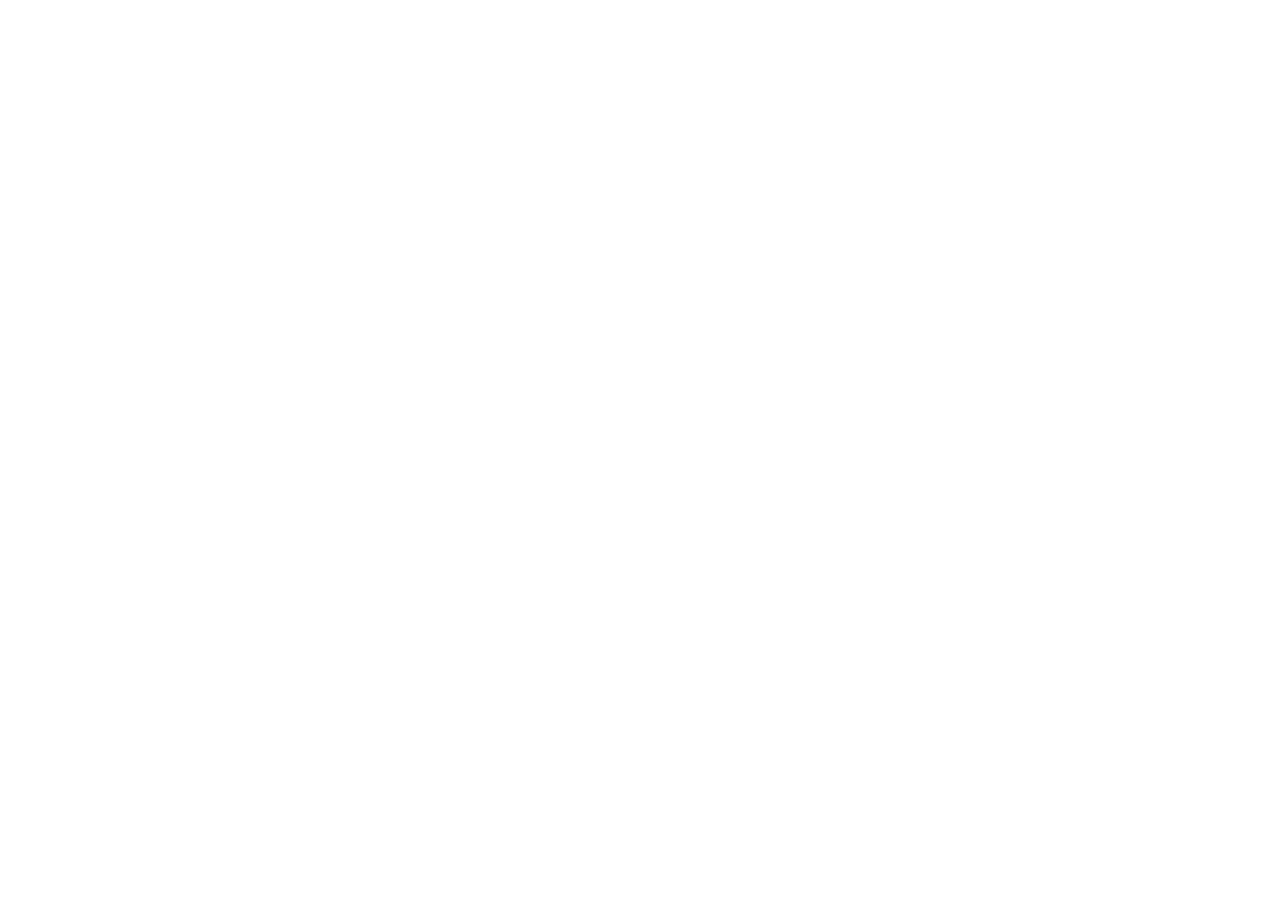
==== index.html @ 2dcbf84f "git init" ====
<!DOCTYPE html>
<html lang="en">
<head>
    <meta charset="UTF-8">
    <meta http-equiv="X-UA-Compatible" content="IE=edge">
    <meta name="viewport" content="width=device-width, initial-scale=1.0">
    <title>Document</title>
</head>
<body>
    
</body>
</html>
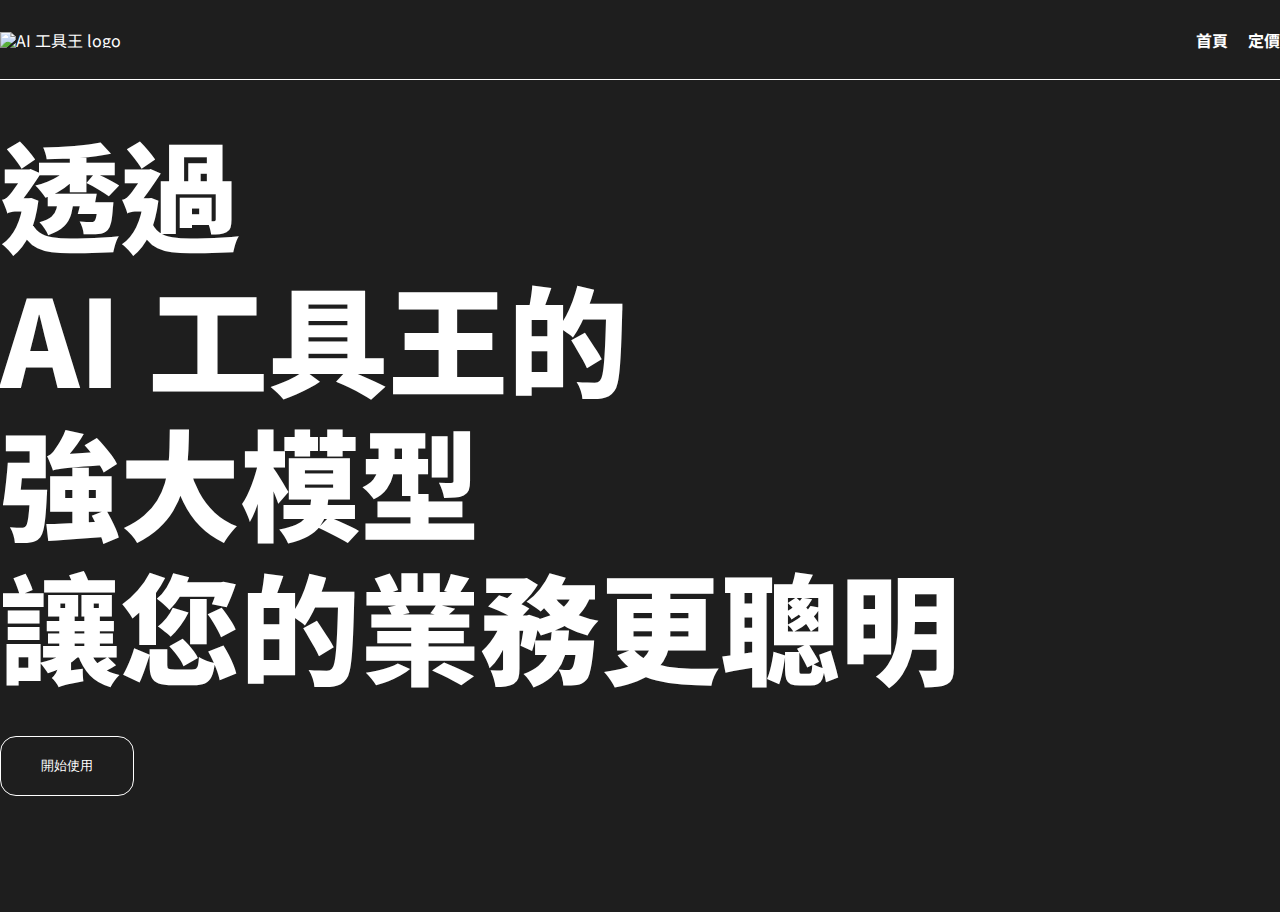
==== commit 661cc25e: "update: 導覽列" ====
--- a/index.html
+++ b/index.html
@@ -1,12 +1,67 @@
 <!DOCTYPE html>
-<html lang="en">
-<head>
-    <meta charset="UTF-8">
-    <meta http-equiv="X-UA-Compatible" content="IE=edge">
-    <meta name="viewport" content="width=device-width, initial-scale=1.0">
-    <title>Document</title>
-</head>
-<body>
-    
-</body>
-</html>+<html lang="zh-Hant">
+  <head>
+    <meta charset="UTF-8" />
+    <meta http-equiv="X-UA-Compatible" content="IE=edge" />
+    <meta name="viewport" content="width=device-width, initial-scale=1.0" />
+    <title>AI 工具王</title>
+
+    <!-- google font setting -->
+    <link rel="preconnect" href="https://fonts.googleapis.com" />
+    <link rel="preconnect" href="https://fonts.gstatic.com" crossorigin />
+    <link
+      href="https://fonts.googleapis.com/css2?family=Noto+Sans+TC&display=swap"
+      rel="stylesheet"
+    />
+
+    <link rel="stylesheet" href="./css/all.css" />
+  </head>
+  <body>
+    <div class="container">
+      <header
+        class="d-flex justify-content-between align-items-center border-bottom"
+      >
+        <h1>
+          <a href="#">
+            <img
+              src="https://github.com/hexschool/2022-web-layout-training/blob/main/2023web-camp/logo.png?raw=true"
+              class="logo"
+              alt="AI 工具王 logo"
+            />
+          </a>
+        </h1>
+        <nav>
+          <button type="button" class="btn border-0 d-none navbar-btn">
+            <img
+              src="https://github.com/hexschool/2022-web-layout-training/blob/main/2023web-camp/icons/menu.png?raw=true"
+              alt="navBtn-logo"
+            />
+          </button>
+          <ul class="d-flex fw-700 navbar-menu">
+            <li class="me-20"><a href="#">首頁</a></li>
+            <li><a href="#">定價</a></li>
+          </ul>
+        </nav>
+      </header>
+      <section class="headerTitle">
+        <h2 class="mt-40">
+          透過<br />
+          AI 工具王的<br />
+          強大模型<br />
+          讓您的業務更聰明
+        </h2>
+        <button type="button" class="btn titleBtn mt-40">
+            開始使用
+        </button>
+        <ul class="d-flex justify-content-end decoImg">
+            <li><img src="https://github.com/hexschool/2022-web-layout-training/blob/main/2023web-camp/deco.png?raw=true" alt="" class="animation animation-1"></li>
+            <li><img src="https://github.com/hexschool/2022-web-layout-training/blob/main/2023web-camp/deco.png?raw=true" alt="" class="animation animation-2"></li>
+            <li><img src="https://github.com/hexschool/2022-web-layout-training/blob/main/2023web-camp/deco.png?raw=true" alt="" class="animation animation-3"></li>
+        </ul>
+      </section>
+    </div>
+
+    <script src="https://code.jquery.com/jquery-3.7.0.js" integrity="sha256-JlqSTELeR4TLqP0OG9dxM7yDPqX1ox/HfgiSLBj8+kM=" crossorigin="anonymous"></script>
+    <script src="./js/all.js"></script>
+  </body>
+</html>
--- a/css/all.css
+++ b/css/all.css
@@ -0,0 +1,261 @@
+/* http://meyerweb.com/eric/tools/css/reset/ 
+   v2.0 | 20110126
+   License: none (public domain)
+*/
+html, body, div, span, applet, object, iframe,
+h1, h2, h3, h4, h5, h6, p, blockquote, pre,
+a, abbr, acronym, address, big, cite, code,
+del, dfn, em, img, ins, kbd, q, s, samp,
+small, strike, strong, sub, sup, tt, var,
+b, u, i, center,
+dl, dt, dd, ol, ul, li,
+fieldset, form, label, legend,
+table, caption, tbody, tfoot, thead, tr, th, td,
+article, aside, canvas, details, embed,
+figure, figcaption, footer, header, hgroup,
+menu, nav, output, ruby, section, summary,
+time, mark, audio, video {
+  margin: 0;
+  padding: 0;
+  border: 0;
+  font-size: 100%;
+  font: inherit;
+  vertical-align: baseline;
+}
+
+/* HTML5 display-role reset for older browsers */
+article, aside, details, figcaption, figure,
+footer, header, hgroup, menu, nav, section {
+  display: block;
+}
+
+body {
+  line-height: 1;
+}
+
+ol, ul {
+  list-style: none;
+}
+
+blockquote, q {
+  quotes: none;
+}
+
+blockquote:before, blockquote:after,
+q:before, q:after {
+  content: "";
+  content: none;
+}
+
+table {
+  border-collapse: collapse;
+  border-spacing: 0;
+}
+
+*, *::before, *::after {
+  -webkit-box-sizing: border-box;
+          box-sizing: border-box;
+}
+
+img {
+  max-width: 100%;
+  height: auto;
+}
+
+body {
+  background-color: #1E1E1E;
+  color: #FFFFFF;
+  font-family: "Noto Sans TC", sans-serif;
+}
+
+a {
+  text-decoration: none;
+  color: #FFFFFF;
+}
+
+header {
+  height: 80px;
+  padding: 20px 0;
+}
+
+.logo {
+  width: 245px;
+}
+
+.headerTitle h2 {
+  font-weight: 900;
+  font-size: 120px;
+  line-height: 120%;
+}
+.headerTitle .titleBtn {
+  padding: 20px 40px;
+}
+.headerTitle .decoImg {
+  margin-top: 100px;
+}
+.headerTitle .decoImg li {
+  overflow: hidden;
+}
+
+@media (max-width: 768px) {
+  header {
+    padding: 28px 0;
+  }
+  header .navbar-btn {
+    display: block;
+    margin-right: 11px;
+  }
+  header .navbar-menu {
+    display: none;
+  }
+  .headerTitle h2 {
+    font-size: 48px;
+  }
+  .headerTitle .decoImg {
+    margin-top: 180px;
+    -webkit-box-pack: center;
+        -ms-flex-pack: center;
+            justify-content: center;
+  }
+}
+.animation {
+  -webkit-animation-name: move-object;
+          animation-name: move-object;
+  -webkit-animation-duration: 3s;
+          animation-duration: 3s;
+  -webkit-animation-iteration-count: infinite;
+          animation-iteration-count: infinite;
+  -webkit-animation-timing-function: ease-out;
+          animation-timing-function: ease-out;
+  -webkit-animation-direction: normal;
+          animation-direction: normal;
+  -webkit-animation-fill-mode: backwards;
+          animation-fill-mode: backwards;
+}
+.animation-1 {
+  -webkit-animation-delay: 1s;
+          animation-delay: 1s;
+}
+.animation-2 {
+  -webkit-animation-delay: 0.5s;
+          animation-delay: 0.5s;
+}
+.animation-3 {
+  -webkit-animation-delay: 0;
+          animation-delay: 0;
+}
+
+@-webkit-keyframes move-object {
+  0% {
+    -webkit-transform: translateY(100%);
+            transform: translateY(100%);
+  }
+  25% {
+    -webkit-transform: translateY(0);
+            transform: translateY(0);
+  }
+  50% {
+    -webkit-transform: translateY(0);
+            transform: translateY(0);
+  }
+  75% {
+    -webkit-transform: translateY(-100%);
+            transform: translateY(-100%);
+  }
+  100% {
+    -webkit-transform: translateY(-100%);
+            transform: translateY(-100%);
+  }
+}
+
+@keyframes move-object {
+  0% {
+    -webkit-transform: translateY(100%);
+            transform: translateY(100%);
+  }
+  25% {
+    -webkit-transform: translateY(0);
+            transform: translateY(0);
+  }
+  50% {
+    -webkit-transform: translateY(0);
+            transform: translateY(0);
+  }
+  75% {
+    -webkit-transform: translateY(-100%);
+            transform: translateY(-100%);
+  }
+  100% {
+    -webkit-transform: translateY(-100%);
+            transform: translateY(-100%);
+  }
+}
+.btn {
+  cursor: pointer;
+  background-color: transparent;
+  border: 1px solid #FFFFFF;
+  color: #ffffff;
+  border-radius: 16px;
+}
+
+.container {
+  max-width: 1296px;
+  margin: 0 auto;
+}
+
+@media (max-width: 768px) {
+  .container {
+    padding: 0 12px;
+  }
+}
+.d-flex {
+  display: -webkit-box;
+  display: -ms-flexbox;
+  display: flex;
+}
+.d-none {
+  display: none;
+}
+
+.align-items-center {
+  -webkit-box-align: center;
+      -ms-flex-align: center;
+          align-items: center;
+}
+
+.justify-content-center {
+  -webkit-box-pack: center;
+      -ms-flex-pack: center;
+          justify-content: center;
+}
+.justify-content-between {
+  -webkit-box-pack: justify;
+      -ms-flex-pack: justify;
+          justify-content: space-between;
+}
+.justify-content-end {
+  -webkit-box-pack: end;
+      -ms-flex-pack: end;
+          justify-content: flex-end;
+}
+
+.border {
+  border: 1px solid #FFFFFF;
+}
+.border-bottom {
+  border-bottom: 1px solid #FFFFFF;
+}
+.border-0 {
+  border: 0;
+}
+
+.me-20 {
+  margin: 0 20px;
+}
+.mt-40 {
+  margin-top: 40px;
+}
+
+.fw-700 {
+  font-weight: 700;
+}/*# sourceMappingURL=all.css.map */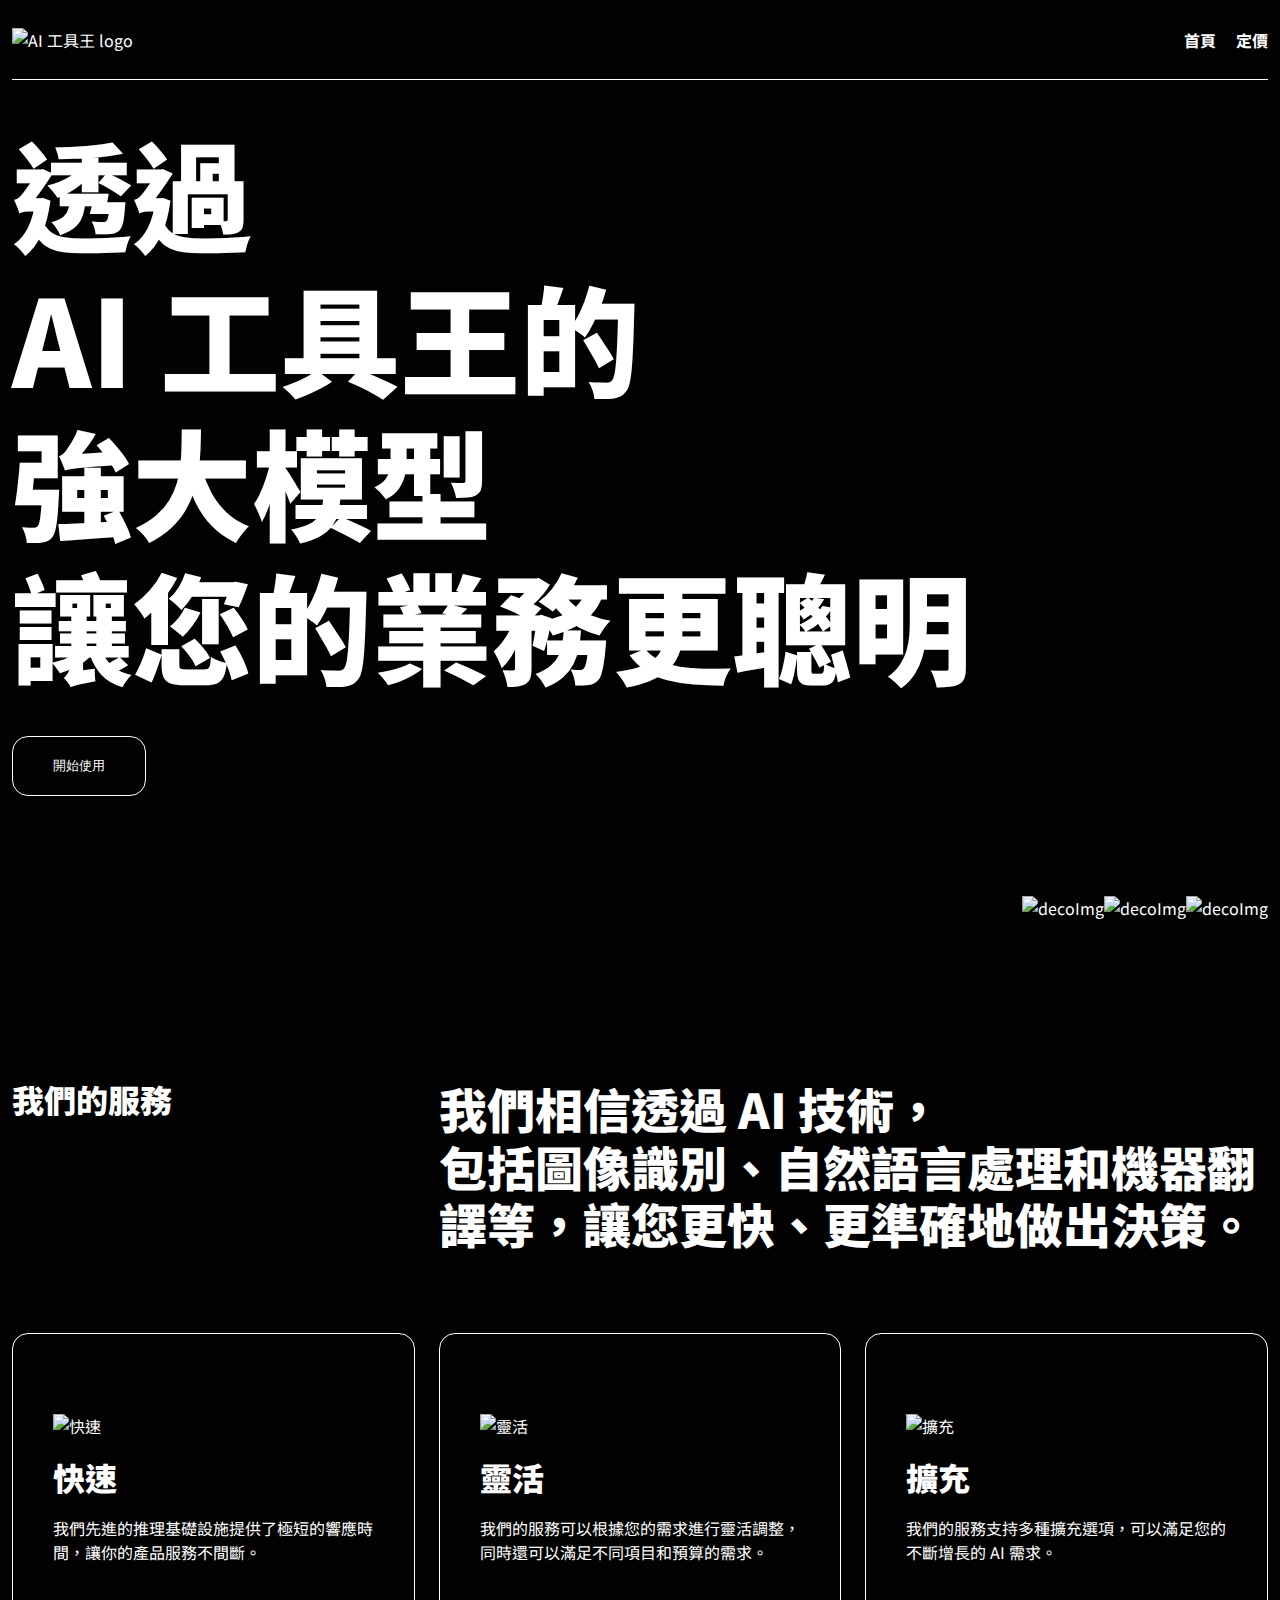
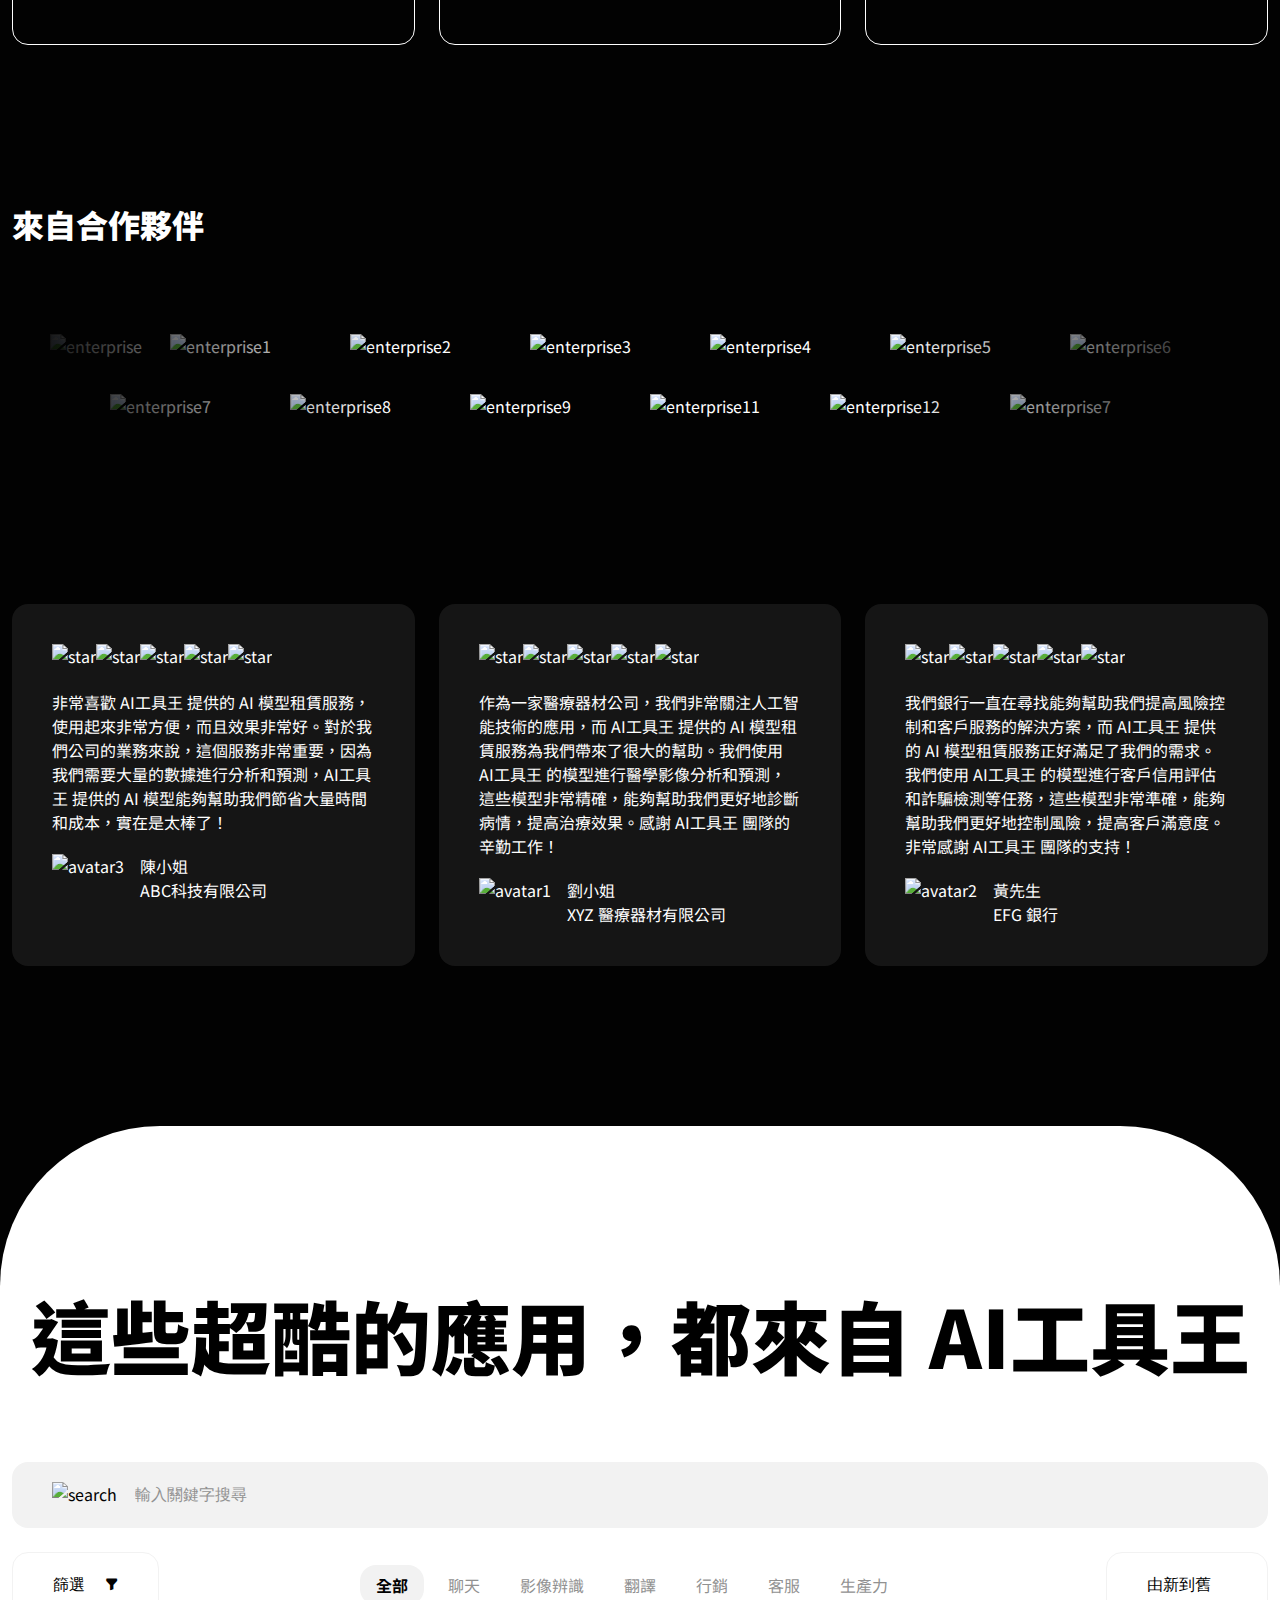
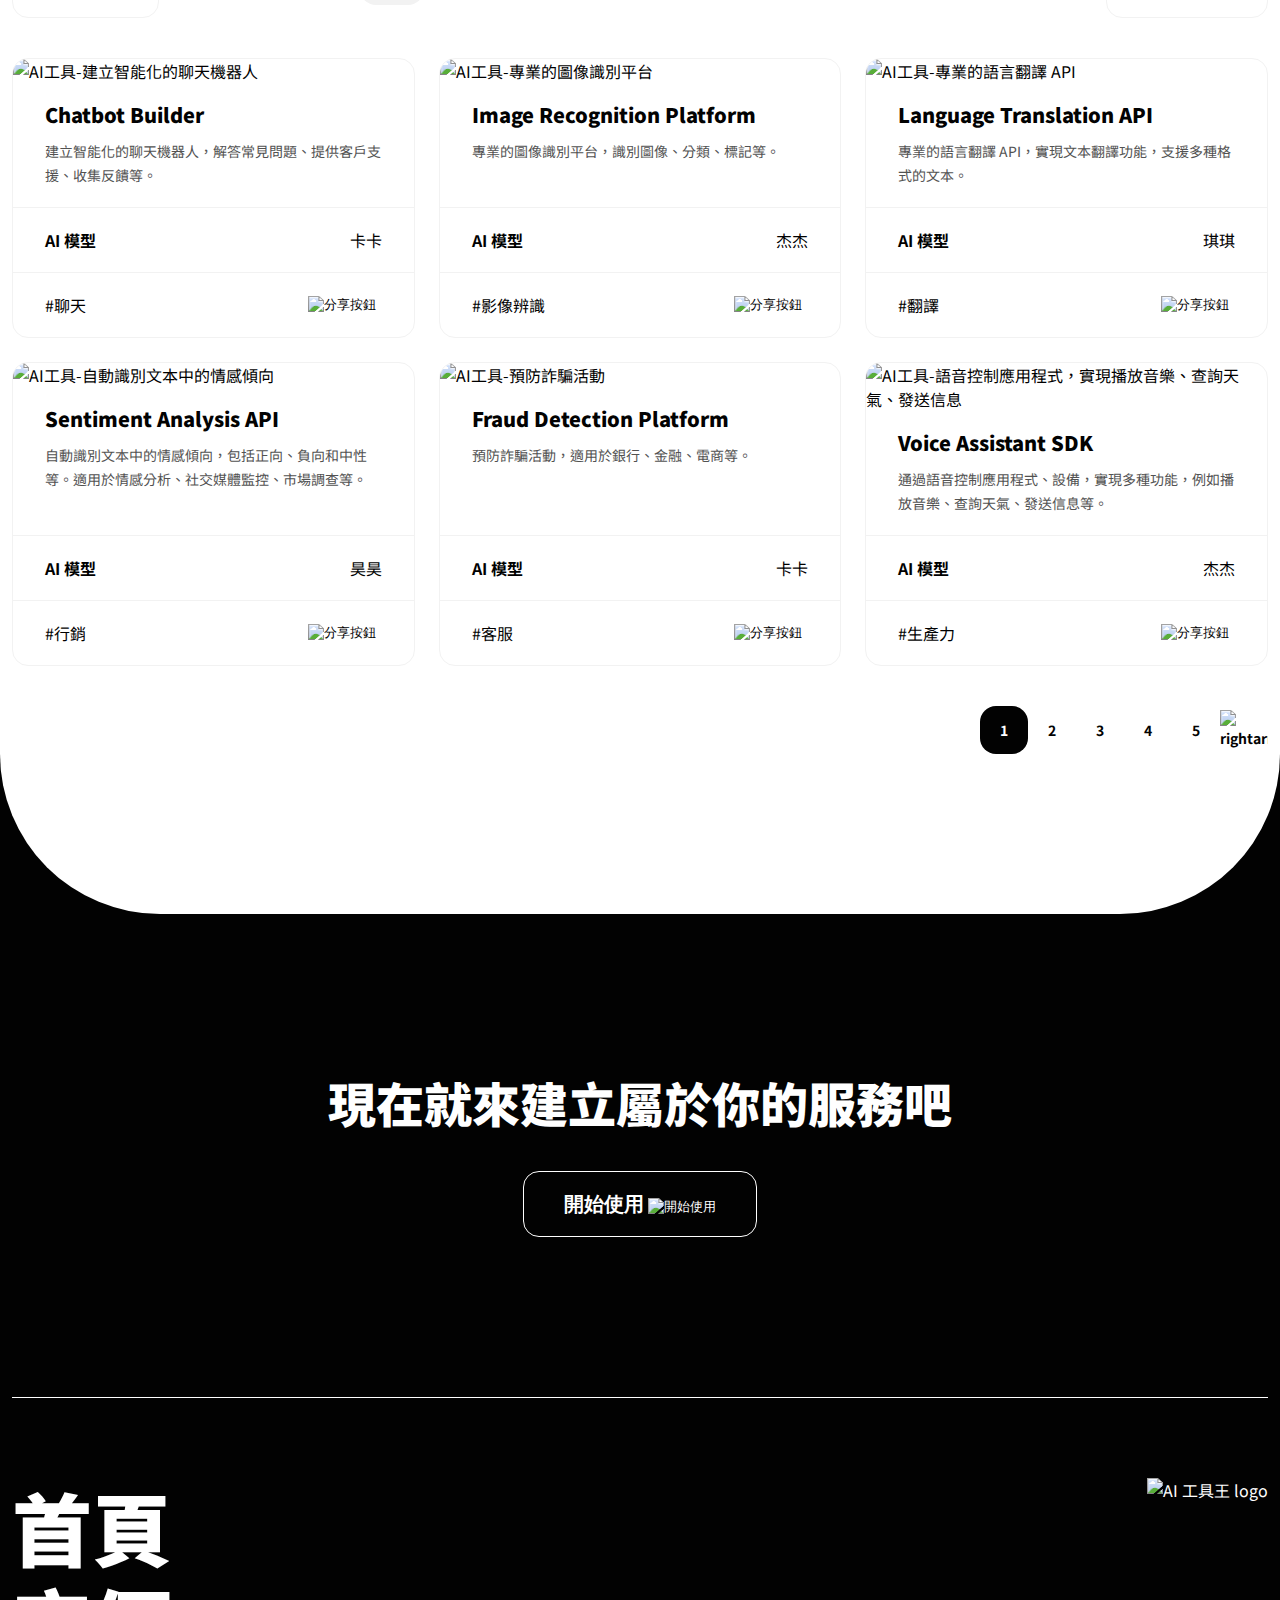
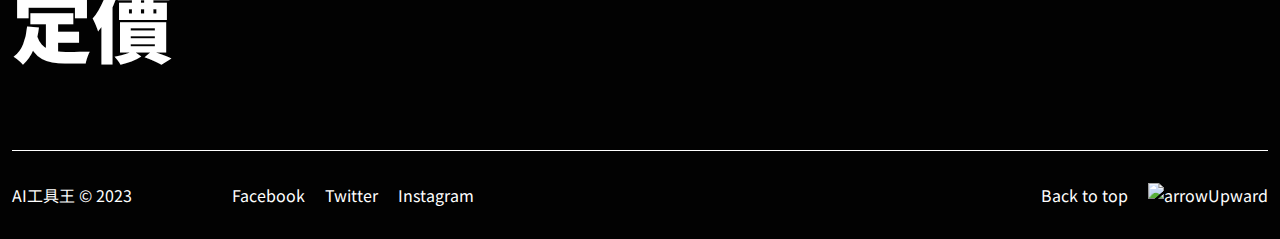
==== commit 6a34193d: "update: 首頁" ====
--- a/index.html
+++ b/index.html
@@ -14,15 +14,21 @@
       rel="stylesheet"
     />
 
+    <link
+      rel="stylesheet"
+      href="https://cdn.jsdelivr.net/npm/bootstrap-icons@1.10.5/font/bootstrap-icons.css"
+    />
+
     <link rel="stylesheet" href="./css/all.css" />
   </head>
   <body>
     <div class="container">
+      <!-- 導覽列 -->
       <header
-        class="d-flex justify-content-between align-items-center border-bottom"
+        class="header d-flex justify-content-between align-items-center border-bottom"
       >
         <h1>
-          <a href="#">
+          <a href="#" class="d-block">
             <img
               src="https://github.com/hexschool/2022-web-layout-training/blob/main/2023web-camp/logo.png?raw=true"
               class="logo"
@@ -31,37 +37,638 @@
           </a>
         </h1>
         <nav>
-          <button type="button" class="btn border-0 d-none navbar-btn">
+          <button
+            type="button"
+            class="btn border-0 d-none d-md-block navbar-btn"
+          >
             <img
               src="https://github.com/hexschool/2022-web-layout-training/blob/main/2023web-camp/icons/menu.png?raw=true"
               alt="navBtn-logo"
             />
           </button>
-          <ul class="d-flex fw-700 navbar-menu">
-            <li class="me-20"><a href="#">首頁</a></li>
+          <ul class="d-flex fw-bold d-md-none">
+            <li class="my-20"><a href="#">首頁</a></li>
             <li><a href="#">定價</a></li>
           </ul>
+
+          <!-- 手機版導覽列 -->
+          <!-- <ul class="d-flex fw-bold d-md-none">
+            <li class="my-20"><a href="#">首頁</a></li>
+            <li><a href="#">定價</a></li>
+          </ul> -->
         </nav>
       </header>
-      <section class="headerTitle">
-        <h2 class="mt-40">
+
+      <!-- 頁首-開始使用 -->
+      <section>
+        <h2 class="mt-40 display-2 h1-md">
           透過<br />
           AI 工具王的<br />
           強大模型<br />
           讓您的業務更聰明
         </h2>
-        <button type="button" class="btn titleBtn mt-40">
-            開始使用
-        </button>
-        <ul class="d-flex justify-content-end decoImg">
-            <li><img src="https://github.com/hexschool/2022-web-layout-training/blob/main/2023web-camp/deco.png?raw=true" alt="" class="animation animation-1"></li>
-            <li><img src="https://github.com/hexschool/2022-web-layout-training/blob/main/2023web-camp/deco.png?raw=true" alt="" class="animation animation-2"></li>
-            <li><img src="https://github.com/hexschool/2022-web-layout-training/blob/main/2023web-camp/deco.png?raw=true" alt="" class="animation animation-3"></li>
+        <button type="button" class="btn mt-40">開始使用</button>
+        <ul
+          class="d-flex justify-content-end decoImg-list justify-content-md-center"
+        >
+          <li class="overflow-hidden">
+            <img
+              src="https://github.com/hexschool/2022-web-layout-training/blob/main/2023web-camp/deco.png?raw=true"
+              alt="decoImg"
+              class="animation animation-1"
+            />
+          </li>
+          <li class="overflow-hidden">
+            <img
+              src="https://github.com/hexschool/2022-web-layout-training/blob/main/2023web-camp/deco.png?raw=true"
+              alt="decoImg"
+              class="animation animation-2"
+            />
+          </li>
+          <li class="overflow-hidden">
+            <img
+              src="https://github.com/hexschool/2022-web-layout-training/blob/main/2023web-camp/deco.png?raw=true"
+              alt="decoImg"
+              class="animation animation-3"
+            />
+          </li>
+        </ul>
+      </section>
+
+      <!-- 我們的服務 -->
+      <section class="service">
+        <div class="mb-80 mb-md-48">
+          <div class="row">
+            <div class="col-4">
+              <h2 class="h3 h5-md">我們的服務</h2>
+            </div>
+            <div class="col-8 mt-md-24">
+              <p class="h1 h2-md">
+                我們相信透過 AI 技術，<br />
+                包括圖像識別、自然語言處理和機器翻譯等，讓您更快、更準確地做出決策。
+              </p>
+            </div>
+          </div>
+        </div>
+        <ul class="row align-items-stretch">
+          <div class="col-4">
+            <li class="l-serviceCard rounded">
+              <img
+                src="https://github.com/hexschool/2022-web-layout-training/blob/main/2023web-camp/icons/flash%20on.png?raw=true"
+                alt="快速"
+                class="mb-20"
+              />
+              <h3 class="h3 mb-20">快速</h3>
+              <p>
+                我們先進的推理基礎設施提供了極短的響應時間，讓你的產品服務不間斷。
+              </p>
+            </li>
+          </div>
+          <div class="col-4 mt-md-12">
+            <li class="l-serviceCard rounded">
+              <img
+                src="https://github.com/hexschool/2022-web-layout-training/blob/main/2023web-camp/icons/auto%20awesome.png?raw=true"
+                alt="靈活"
+                class="mb-20"
+              />
+              <h3 class="h3 mb-20">靈活</h3>
+              <p>
+                我們的服務可以根據您的需求進行靈活調整，同時還可以滿足不同項目和預算的需求。
+              </p>
+            </li>
+          </div>
+          <div class="col-4 mt-md-12">
+            <li class="l-serviceCard rounded">
+              <img
+                src="https://github.com/hexschool/2022-web-layout-training/blob/main/2023web-camp/icons/library%20add.png?raw=true"
+                alt="擴充"
+                class="mb-20"
+              />
+              <h3 class="h3 mb-20">擴充</h3>
+              <p>
+                我們的服務支持多種擴充選項，可以滿足您的不斷增長的 AI 需求。
+              </p>
+            </li>
+          </div>
+        </ul>
+      </section>
+
+      <!-- 合作夥伴 -->
+      <section class="partner">
+        <h2 class="h3 h5-md mb-80 mb-md-24">來自合作夥伴</h2>
+        <div class="l-partnerList d-md-none">
+          <div class="shadow"></div>
+          <img
+            src="https://github.com/hexschool/2022-web-layout-training/blob/main/2023web-camp/enterprise.png?raw=true"
+            style="width: 100px"
+            alt="enterprise"
+          />
+          <img
+            src="https://github.com/hexschool/2022-web-layout-training/blob/main/2023web-camp/enterprise1.png?raw=true"
+            alt="enterprise1"
+          />
+          <img
+            src="https://github.com/hexschool/2022-web-layout-training/blob/main/2023web-camp/enterprise2.png?raw=true"
+            alt="enterprise2"
+          />
+          <img
+            src="https://github.com/hexschool/2022-web-layout-training/blob/main/2023web-camp/enterprise3.png?raw=true"
+            alt="enterprise3"
+          />
+          <img
+            src="https://github.com/hexschool/2022-web-layout-training/blob/main/2023web-camp/enterprise4.png?raw=true"
+            alt="enterprise4"
+          />
+          <img
+            src="https://github.com/hexschool/2022-web-layout-training/blob/main/2023web-camp/enterprise5.png?raw=true"
+            alt="enterprise5"
+          />
+          <img
+            src="https://github.com/hexschool/2022-web-layout-training/blob/main/2023web-camp/enterprise6.png?raw=true"
+            alt="enterprise6"
+          />
+          <img
+            src="https://github.com/hexschool/2022-web-layout-training/blob/main/2023web-camp/enterprise7.png?raw=true"
+            alt="enterprise7"
+          />
+          <img
+            src="https://github.com/hexschool/2022-web-layout-training/blob/main/2023web-camp/enterprise8.png?raw=true"
+            alt="enterprise8"
+          />
+          <img
+            src="https://github.com/hexschool/2022-web-layout-training/blob/main/2023web-camp/enterprise9.png?raw=true"
+            alt="enterprise9"
+          />
+          <img
+            src="https://github.com/hexschool/2022-web-layout-training/blob/main/2023web-camp/enterprise11.png?raw=true"
+            alt="enterprise11"
+          />
+          <img
+            src="https://github.com/hexschool/2022-web-layout-training/blob/main/2023web-camp/enterprise12.png?raw=true"
+            alt="enterprise12"
+          />
+          <img
+            src="https://github.com/hexschool/2022-web-layout-training/blob/main/2023web-camp/enterprise7.png?raw=true"
+            alt="enterprise7"
+          />
+        </div>
+
+        <!-- 手機版合作夥伴清單 -->
+        <div class="l-partnerList d-none d-md-flex">
+          <div class="shadow"></div>
+          <img
+            src="https://github.com/hexschool/2022-web-layout-training/blob/main/2023web-camp/enterprise.png?raw=true"
+            style="width: 100px"
+            alt="enterprise"
+          />
+          <img
+            src="https://github.com/hexschool/2022-web-layout-training/blob/main/2023web-camp/enterprise1.png?raw=true"
+            alt="enterprise1"
+          />
+          <img
+            src="https://github.com/hexschool/2022-web-layout-training/blob/main/2023web-camp/enterprise2.png?raw=true"
+            alt="enterprise2"
+          />
+          <img
+            src="https://github.com/hexschool/2022-web-layout-training/blob/main/2023web-camp/enterprise8.png?raw=true"
+            alt="enterprise8"
+          />
+          <img
+            src="https://github.com/hexschool/2022-web-layout-training/blob/main/2023web-camp/enterprise9.png?raw=true"
+            alt="enterprise9"
+          />
+        </div>
+
+        <!-- 合作夥伴卡片列表 -->
+        <ul class="row justify-content-center align-items-stretch">
+          <div class="col-4">
+            <li class="l-partnerCard rounded">
+              <div class="star">
+                <img
+                  src="https://github.com/hexschool/2022-web-layout-training/blob/main/2023web-camp/icons/star.png?raw=true"
+                  alt="star"
+                /><img
+                  src="https://github.com/hexschool/2022-web-layout-training/blob/main/2023web-camp/icons/star.png?raw=true"
+                  alt="star"
+                /><img
+                  src="https://github.com/hexschool/2022-web-layout-training/blob/main/2023web-camp/icons/star.png?raw=true"
+                  alt="star"
+                /><img
+                  src="https://github.com/hexschool/2022-web-layout-training/blob/main/2023web-camp/icons/star.png?raw=true"
+                  alt="star"
+                /><img
+                  src="https://github.com/hexschool/2022-web-layout-training/blob/main/2023web-camp/icons/star.png?raw=true"
+                  alt="star"
+                />
+              </div>
+              <p>
+                非常喜歡 AI工具王 提供的 AI
+                模型租賃服務，使用起來非常方便，而且效果非常好。對於我們公司的業務來說，這個服務非常重要，因為我們需要大量的數據進行分析和預測，AI工具王
+                提供的 AI 模型能夠幫助我們節省大量時間和成本，實在是太棒了！
+              </p>
+              <div class="d-flex flex-wrap">
+                <img
+                  src="https://github.com/hexschool/2022-web-layout-training/blob/main/2023web-camp/avatar3.png?raw=true"
+                  alt="avatar3"
+                  class="me-16"
+                />
+                <div class="d-flex flex-column justify-content-between">
+                  <span>陳小姐</span>
+                  <span>ABC科技有限公司</span>
+                </div>
+              </div>
+            </li>
+          </div>
+          <div class="col-4">
+            <li class="l-partnerCard rounded d-md-none">
+              <div class="star">
+                <img
+                  src="https://github.com/hexschool/2022-web-layout-training/blob/main/2023web-camp/icons/star.png?raw=true"
+                  alt="star"
+                /><img
+                  src="https://github.com/hexschool/2022-web-layout-training/blob/main/2023web-camp/icons/star.png?raw=true"
+                  alt="star"
+                /><img
+                  src="https://github.com/hexschool/2022-web-layout-training/blob/main/2023web-camp/icons/star.png?raw=true"
+                  alt="star"
+                /><img
+                  src="https://github.com/hexschool/2022-web-layout-training/blob/main/2023web-camp/icons/star.png?raw=true"
+                  alt="star"
+                /><img
+                  src="https://github.com/hexschool/2022-web-layout-training/blob/main/2023web-camp/icons/star.png?raw=true"
+                  alt="star"
+                />
+              </div>
+              <p>
+                作為一家醫療器材公司，我們非常關注人工智能技術的應用，而
+                AI工具王 提供的 AI 模型租賃服務為我們帶來了很大的幫助。我們使用
+                AI工具王
+                的模型進行醫學影像分析和預測，這些模型非常精確，能夠幫助我們更好地診斷病情，提高治療效果。感謝
+                AI工具王 團隊的辛勤工作！
+              </p>
+              <div class="d-flex flex-wrap">
+                <img
+                  src="https://github.com/hexschool/2022-web-layout-training/blob/main/2023web-camp/avatar1.png?raw=true"
+                  alt="avatar1"
+                  class="me-16"
+                />
+                <div class="d-flex flex-column justify-content-between">
+                  <span>劉小姐</span>
+                  <span>XYZ 醫療器材有限公司</span>
+                </div>
+              </div>
+            </li>
+          </div>
+          <div class="col-4">
+            <li class="l-partnerCard rounded d-md-none">
+              <div class="star">
+                <img
+                  src="https://github.com/hexschool/2022-web-layout-training/blob/main/2023web-camp/icons/star.png?raw=true"
+                  alt="star"
+                /><img
+                  src="https://github.com/hexschool/2022-web-layout-training/blob/main/2023web-camp/icons/star.png?raw=true"
+                  alt="star"
+                /><img
+                  src="https://github.com/hexschool/2022-web-layout-training/blob/main/2023web-camp/icons/star.png?raw=true"
+                  alt="star"
+                /><img
+                  src="https://github.com/hexschool/2022-web-layout-training/blob/main/2023web-camp/icons/star.png?raw=true"
+                  alt="star"
+                /><img
+                  src="https://github.com/hexschool/2022-web-layout-training/blob/main/2023web-camp/icons/star.png?raw=true"
+                  alt="star"
+                />
+              </div>
+              <p>
+                我們銀行一直在尋找能夠幫助我們提高風險控制和客戶服務的解決方案，而
+                AI工具王 提供的 AI 模型租賃服務正好滿足了我們的需求。我們使用
+                AI工具王
+                的模型進行客戶信用評估和詐騙檢測等任務，這些模型非常準確，能夠幫助我們更好地控制風險，提高客戶滿意度。非常感謝
+                AI工具王 團隊的支持！
+              </p>
+              <div class="d-flex flex-wrap">
+                <img
+                  src="https://github.com/hexschool/2022-web-layout-training/blob/main/2023web-camp/avatar2.png?raw=true"
+                  alt="avatar2"
+                  class="me-16"
+                />
+                <div class="d-flex flex-column justify-content-between">
+                  <span>黃先生</span>
+                  <span>EFG 銀行</span>
+                </div>
+              </div>
+            </li>
+          </div>
+        </ul>
+        <ul class="partnerCardBtn d-flex justify-content-center">
+          <li class="active"><a href="#"></a></li>
+          <li><a href="#"></a></li>
+          <li><a href="#"></a></li>
         </ul>
       </section>
     </div>
 
-    <script src="https://code.jquery.com/jquery-3.7.0.js" integrity="sha256-JlqSTELeR4TLqP0OG9dxM7yDPqX1ox/HfgiSLBj8+kM=" crossorigin="anonymous"></script>
-    <script src="./js/all.js"></script>
+    <!-- AI工具王 卡片列表 -->
+    <div class="l-tool">
+      <div class="container">
+        <section class="aiTool">
+          <h2 class="display-3 h2-md mb-80 mb-md-32 text-align-center">
+            這些超酷的應用，都來自 AI工具王
+          </h2>
+          <form class="searchBar d-flex rounded mb-24">
+            <img
+              src="https://github.com/hexschool/2022-web-layout-training/blob/main/2023web-camp/icons/search.png?raw=true"
+              alt="search"
+              class="me-16 object-fit-contain"
+            />
+            <input
+              type="text"
+              class="fs-s line-height-normal"
+              placeholder="輸入關鍵字搜尋"
+            />
+          </form>
+          <div
+            class="d-flex justify-content-between align-items-center flex-wrap mb-40 mb-md-48"
+          >
+            <button class="aiToolBtn rounded" type="button">
+              <span class="me-16 fs-s line-height-normal">篩選</span>
+              <i class="bi bi-funnel-fill"></i>
+            </button>
+            <table class="aiToolTag">
+              <tbody>
+                <tr>
+                  <td><a href="#" class="active rounded fw-bold">全部</a></td>
+                  <td><a href="#">聊天</a></td>
+                  <td><a href="#">影像辨識</a></td>
+                  <td><a href="#">翻譯</a></td>
+                  <td><a href="#">行銷</a></td>
+                  <td><a href="#">客服</a></td>
+                  <td><a href="#">生產力</a></td>
+                </tr>
+              </tbody>
+            </table>
+            <button class="aiToolBtn d-flex rounded" type="button">
+              <span class="me-16 fs-s line-height-normal">由新到舊</span>
+              <img
+                src="https://github.com/hexschool/2022-web-layout-training/blob/main/2023web-camp/icons/keyboard%20arrow%20down.png?raw=true"
+                alt=""
+              />
+            </button>
+          </div>
+          <ul
+            class="mb-40 mb-md-32 d-flex justify-content-between flex-wrap"
+          >
+            <div class="row">
+              <div class="col-4 col-lg-6 mt-md-12">
+                <li class="l-aiToolCard rounded">
+                  <div class="overflow-hidden">
+                    <img
+                      src="https://github.com/hexschool/2022-web-layout-training/blob/main/2023web-camp/tool1.png?raw=true"
+                      alt="AI工具-建立智能化的聊天機器人"
+                    />
+                  </div>
+                  <div class="content">
+                    <h3 class="h6">Chatbot Builder</h3>
+                    <p>
+                      建立智能化的聊天機器人，解答常見問題、提供客戶支援、收集反饋等。
+                    </p>
+                  </div>
+                  <div class="info">
+                    <h4 class="fw-bold">AI 模型</h4>
+                    <span>卡卡</span>
+                  </div>
+                  <div class="tag">
+                    <span>#聊天</span>
+                    <button type="button" class="shareBtn">
+                      <img
+                        src="https://github.com/hexschool/2022-web-layout-training/blob/main/2023web-camp/icons/share.png?raw=true"
+                        alt="分享按鈕"
+                      />
+                    </button>
+                  </div>
+                </li>
+              </div>
+              <div class="col-4 col-lg-6 mt-md-12">
+                <li class="l-aiToolCard rounded">
+                  <div class="overflow-hidden">
+                    <img
+                      src="https://github.com/hexschool/2022-web-layout-training/blob/main/2023web-camp/tool2.png?raw=true"
+                      alt="AI工具-專業的圖像識別平台"
+                    />
+                  </div>
+
+                  <div class="content">
+                    <h3 class="h6">Image Recognition Platform</h3>
+                    <p>專業的圖像識別平台，識別圖像、分類、標記等。</p>
+                  </div>
+                  <div class="info">
+                    <h4 class="fw-bold">AI 模型</h4>
+                    <span>杰杰</span>
+                  </div>
+                  <div class="tag">
+                    <span>#影像辨識</span>
+                    <button type="button" class="shareBtn">
+                      <img
+                        src="https://github.com/hexschool/2022-web-layout-training/blob/main/2023web-camp/icons/share.png?raw=true"
+                        alt="分享按鈕"
+                      />
+                    </button>
+                  </div>
+                </li>
+              </div>
+              <div class="col-4 col-lg-6 mt-lg-24 mt-md-12">
+                <li class="l-aiToolCard rounded">
+                  <div class="overflow-hidden">
+                    <img
+                      src="https://github.com/hexschool/2022-web-layout-training/blob/main/2023web-camp/tool3.png?raw=true"
+                      alt="AI工具-專業的語言翻譯 API"
+                    />
+                  </div>
+
+                  <div class="content">
+                    <h3 class="h6">Language Translation API</h3>
+                    <p>
+                      專業的語言翻譯 API，實現文本翻譯功能，支援多種格式的文本。
+                    </p>
+                  </div>
+                  <div class="info">
+                    <h4 class="fw-bold">AI 模型</h4>
+                    <span>琪琪</span>
+                  </div>
+                  <div class="tag">
+                    <span>#翻譯</span>
+                    <button type="button" class="shareBtn">
+                      <img
+                        src="https://github.com/hexschool/2022-web-layout-training/blob/main/2023web-camp/icons/share.png?raw=true"
+                        alt="分享按鈕"
+                      />
+                    </button>
+                  </div>
+                </li>
+              </div>
+              <div class="col-4 col-lg-6 mt-24 mt-md-12">
+                <li class="l-aiToolCard rounded">
+                  <div class="overflow-hidden">
+                    <img
+                      src="https://github.com/hexschool/2022-web-layout-training/blob/main/2023web-camp/tool4.png?raw=true"
+                      alt="AI工具-自動識別文本中的情感傾向"
+                    />
+                  </div>
+
+                  <div class="content">
+                    <h3 class="h6">Sentiment Analysis API</h3>
+                    <p>
+                      自動識別文本中的情感傾向，包括正向、負向和中性等。適用於情感分析、社交媒體監控、市場調查等。
+                    </p>
+                  </div>
+                  <div class="info">
+                    <h4 class="fw-bold">AI 模型</h4>
+                    <span>昊昊</span>
+                  </div>
+                  <div class="tag">
+                    <span>#行銷</span>
+                    <button type="button" class="shareBtn">
+                      <img
+                        src="https://github.com/hexschool/2022-web-layout-training/blob/main/2023web-camp/icons/share.png?raw=true"
+                        alt="分享按鈕"
+                      />
+                    </button>
+                  </div>
+                </li>
+              </div>
+              <div class="col-4 col-lg-6 mt-24 mt-md-12">
+                <li class="l-aiToolCard rounded">
+                  <div class="overflow-hidden">
+                    <img
+                      src="https://github.com/hexschool/2022-web-layout-training/blob/main/2023web-camp/tool5.png?raw=true"
+                      alt="AI工具-預防詐騙活動"
+                    />
+                  </div>
+
+                  <div class="content">
+                    <h3 class="h6">Fraud Detection Platform</h3>
+                    <p>預防詐騙活動，適用於銀行、金融、電商等。</p>
+                  </div>
+                  <div class="info">
+                    <h4 class="fw-bold">AI 模型</h4>
+                    <span>卡卡</span>
+                  </div>
+                  <div class="tag">
+                    <span>#客服</span>
+                    <button type="button" class="shareBtn">
+                      <img
+                        src="https://github.com/hexschool/2022-web-layout-training/blob/main/2023web-camp/icons/share.png?raw=true"
+                        alt="分享按鈕"
+                      />
+                    </button>
+                  </div>
+                </li>
+              </div>
+              <div class="col-4 col-lg-6 mt-24 mt-md-12">
+                <li class="l-aiToolCard rounded">
+                  <div class="overflow-hidden">
+                    <img
+                      src="https://github.com/hexschool/2022-web-layout-training/blob/main/2023web-camp/tool6.png?raw=true"
+                      alt="AI工具-語音控制應用程式，實現播放音樂、查詢天氣、發送信息"
+                    />
+                  </div>
+
+                  <div class="content">
+                    <h3 class="h6">Voice Assistant SDK</h3>
+                    <p>
+                      通過語音控制應用程式、設備，實現多種功能，例如播放音樂、查詢天氣、發送信息等。
+                    </p>
+                  </div>
+                  <div class="info">
+                    <h4 class="fw-bold">AI 模型</h4>
+                    <span>杰杰</span>
+                  </div>
+                  <div class="tag">
+                    <span>#生產力</span>
+                    <button type="button" class="shareBtn">
+                      <img
+                        src="https://github.com/hexschool/2022-web-layout-training/blob/main/2023web-camp/icons/share.png?raw=true"
+                        alt="分享按鈕"
+                      />
+                    </button>
+                  </div>
+                </li>
+              </div>
+            </div>
+          </ul>
+          <div class="pagination d-flex justify-content-end justify-content-md-center">
+            <a href="#" class="active rounded">1</a>
+            <a href="#">2</a>
+            <a href="#">3</a>
+            <a href="#">4</a>
+            <a href="#">5</a>
+            <a href="#">
+              <img
+                src="https://github.com/hexschool/2022-web-layout-training/blob/main/2023web-camp/icons/keyboard%20arrow%20right.png?raw=true"
+                alt="rightarrow"
+              />
+            </a>
+          </div>
+        </section>
+      </div>
+    </div>
+
+    <!-- 頁尾-開始使用 -->
+    <div class="container">
+      <section
+        class="footer-startBtn d-flex justify-content-center flex-column align-items-center"
+      >
+        <h2 class="h1 h2-md text-align-center">現在就來建立屬於你的服務吧</h2>
+        <button type="button" class="btn mt-40 mt-md-32">
+          <span class="h6 text-align-center">開始使用</span>
+          <img
+            src="https://github.com/hexschool/2022-web-layout-training/blob/main/2023web-camp/icons/call%20made.png?raw=true"
+            alt="開始使用"
+          />
+        </button>
+      </section>
+      <!-- 頁尾 -->
+      <footer class="footer">
+        <div class="d-flex justify-content-between footerTitle">
+          <h2 class="display-3 h1-md d-flex flex-column">
+            <span>首頁</span>
+            <span>定價</span>
+          </h2>
+          <a href="#">
+            <img
+              src="https://github.com/hexschool/2022-web-layout-training/blob/main/2023web-camp/logo.png?raw=true"
+              class="logo-footer"
+              alt="AI 工具王 logo"
+            />
+          </a>
+        </div>
+        <div class="footerLink">
+          <ul class="d-flex flex-wrap">
+            <li><a href="#" class="me-100">AI工具王 © 2023</a></li>
+            <li class="d-flex me-auto linkGroup">
+              <a href="#" class="me-20">Facebook</a>
+              <a href="#" class="me-20">Twitter</a>
+              <a href="#">Instagram</a>
+            </li>
+            <li class="topBtn">
+              <a href="#">
+                <span class="me-16">Back to top</span>
+                <img
+                  src="https://github.com/hexschool/2022-web-layout-training/blob/main/2023web-camp/icons/arrow%20upward.png?raw=true"
+                  alt="arrowUpward"
+                />
+              </a>
+            </li>
+          </ul>
+        </div>
+      </footer>
+    </div>
+
+    <!-- <script
+      src="https://code.jquery.com/jquery-3.7.0.js"
+      integrity="sha256-JlqSTELeR4TLqP0OG9dxM7yDPqX1ox/HfgiSLBj8+kM="
+      crossorigin="anonymous"
+    ></script>
+    <script src="./js/all.js"></script> -->
   </body>
 </html>
--- a/css/all.css
+++ b/css/all.css
@@ -60,12 +60,16 @@
 img {
   max-width: 100%;
   height: auto;
-}
-
-body {
-  background-color: #1E1E1E;
+  -o-object-fit: cover;
+     object-fit: cover;
+}
+
+html, body {
+  background-color: #020202;
   color: #FFFFFF;
+  font-size: 16px;
   font-family: "Noto Sans TC", sans-serif;
+  line-height: 150%;
 }
 
 a {
@@ -73,49 +77,497 @@
   color: #FFFFFF;
 }
 
-header {
+.header {
   height: 80px;
   padding: 20px 0;
 }
 
-.logo {
-  width: 245px;
-}
-
-.headerTitle h2 {
-  font-weight: 900;
-  font-size: 120px;
-  line-height: 120%;
-}
-.headerTitle .titleBtn {
+@media (max-width: 768px) {
+  .header {
+    padding: 28px 0;
+  }
+}
+.logo, .logo-footer {
+  height: 40px;
+}
+
+@media (max-width: 768px) {
+  .logo {
+    height: 24px;
+  }
+}
+.l-serviceCard {
+  height: 100%;
+  padding: 80px 40px;
+  border: 1px solid #FFFFFF;
+}
+
+@media (max-width: 768px) {
+  .l-serviceCard {
+    padding: 40px 20px;
+  }
+}
+.l-partnerList {
+  display: -webkit-box;
+  display: -ms-flexbox;
+  display: flex;
+  -ms-flex-wrap: wrap;
+      flex-wrap: wrap;
+  -webkit-box-pack: center;
+      -ms-flex-pack: center;
+          justify-content: center;
+  position: relative;
+  margin-bottom: 160px;
+}
+.l-partnerList img {
+  margin: 10px;
+  height: 40px;
+  width: 160px;
+}
+
+@media (max-width: 768px) {
+  .l-partnerList {
+    margin-bottom: 48px;
+  }
+}
+.l-partnerCard {
+  height: 100%;
+  padding: 40px;
+  background-color: rgba(255, 255, 255, 0.08);
+}
+.l-partnerCard .star {
+  margin-bottom: 22px;
+}
+.l-partnerCard p {
+  margin-bottom: 20px;
+}
+
+.l-tool {
+  background-color: #FFFFFF;
+  border-radius: 160px;
+  color: black;
+  padding: 160px 0;
+}
+.l-tool a {
+  color: black;
+}
+
+@media (max-width: 768px) {
+  .l-tool {
+    padding: 80px 0;
+    border-radius: 20px;
+  }
+}
+.l-aiToolCard {
+  height: 100%;
+  border: 1px solid #f2f2f2;
+  display: -webkit-box;
+  display: -ms-flexbox;
+  display: flex;
+  -webkit-box-orient: vertical;
+  -webkit-box-direction: normal;
+      -ms-flex-direction: column;
+          flex-direction: column;
+  overflow: hidden;
+}
+.l-aiToolCard img {
+  -webkit-transition: all 0.25s ease;
+  transition: all 0.25s ease;
+}
+.l-aiToolCard img:hover {
+  -webkit-transform: scale(1.2);
+          transform: scale(1.2);
+}
+.l-aiToolCard .content,
+.l-aiToolCard .info,
+.l-aiToolCard .tag {
+  padding: 20px 32px;
+}
+.l-aiToolCard .content,
+.l-aiToolCard .info {
+  border-bottom: 1px solid #f2f2f2;
+}
+.l-aiToolCard .content {
+  -webkit-box-flex: 1;
+      -ms-flex-positive: 1;
+          flex-grow: 1;
+}
+.l-aiToolCard .content h3 {
+  color: #020202;
+  margin-bottom: 12px;
+}
+.l-aiToolCard .content p {
+  color: #525252;
+  font-size: 14px;
+}
+.l-aiToolCard .tag,
+.l-aiToolCard .info {
+  display: -webkit-box;
+  display: -ms-flexbox;
+  display: flex;
+  -webkit-box-pack: justify;
+      -ms-flex-pack: justify;
+          justify-content: space-between;
+}
+.l-aiToolCard .shareBtn {
+  background-color: #FFFFFF;
+  border: none;
+}
+
+@media (max-width: 992px) {
+  .l-aiToolCard {
+    width: 100%;
+    text-align: center;
+  }
+  .l-aiToolCard img {
+    width: 100%;
+  }
+}
+.btn {
+  cursor: pointer;
+  background-color: transparent;
+  border: 1px solid #FFFFFF;
+  color: #FFFFFF;
+  border-radius: 16px;
   padding: 20px 40px;
 }
-.headerTitle .decoImg {
-  margin-top: 100px;
-}
-.headerTitle .decoImg li {
-  overflow: hidden;
-}
-
-@media (max-width: 768px) {
-  header {
-    padding: 28px 0;
-  }
-  header .navbar-btn {
+
+.container {
+  max-width: 1320px;
+  margin: 0px auto;
+  padding: 0px 12px;
+}
+
+.row {
+  display: -webkit-box;
+  display: -ms-flexbox;
+  display: flex;
+  -ms-flex-wrap: wrap;
+      flex-wrap: wrap;
+  margin: 0px -12px;
+}
+
+.col-4 {
+  width: 33.3333%;
+}
+.col-6 {
+  width: 50%;
+}
+.col-8 {
+  width: 66.6667%;
+}
+.col-4, .col-6, .col-8 {
+  -webkit-box-flex: 0;
+      -ms-flex: 0 0 auto;
+          flex: 0 0 auto;
+  padding: 0px 12px;
+}
+
+@media (max-width: 992px) {
+  .col-lg-6 {
+    width: 50%;
+  }
+}
+@media (max-width: 768px) {
+  .col-4, .col-6, .col-8 {
+    width: 100%;
+  }
+}
+.d-flex {
+  display: -webkit-box;
+  display: -ms-flexbox;
+  display: flex;
+}
+.d-none {
+  display: none;
+}
+.d-block {
+  display: block;
+}
+
+@media (max-width: 768px) {
+  .d-md-none {
+    display: none;
+  }
+  .d-md-block {
     display: block;
-    margin-right: 11px;
-  }
-  header .navbar-menu {
-    display: none;
-  }
-  .headerTitle h2 {
-    font-size: 48px;
-  }
-  .headerTitle .decoImg {
-    margin-top: 180px;
+  }
+  .d-md-flex {
+    display: -webkit-box;
+    display: -ms-flexbox;
+    display: flex;
+  }
+}
+.align-items-center {
+  -webkit-box-align: center;
+      -ms-flex-align: center;
+          align-items: center;
+}
+.align-items-stretch {
+  -webkit-box-align: stretch;
+      -ms-flex-align: stretch;
+          align-items: stretch;
+}
+
+.justify-content-center {
+  -webkit-box-pack: center;
+      -ms-flex-pack: center;
+          justify-content: center;
+}
+.justify-content-between {
+  -webkit-box-pack: justify;
+      -ms-flex-pack: justify;
+          justify-content: space-between;
+}
+.justify-content-end {
+  -webkit-box-pack: end;
+      -ms-flex-pack: end;
+          justify-content: flex-end;
+}
+
+@media (max-width: 768px) {
+  .justify-content-md-center {
     -webkit-box-pack: center;
         -ms-flex-pack: center;
             justify-content: center;
+  }
+}
+.flex-column {
+  -webkit-box-orient: vertical;
+  -webkit-box-direction: normal;
+      -ms-flex-direction: column;
+          flex-direction: column;
+}
+.flex-row {
+  -webkit-box-orient: horizontal;
+  -webkit-box-direction: normal;
+      -ms-flex-direction: row;
+          flex-direction: row;
+}
+.flex-wrap {
+  -ms-flex-wrap: wrap;
+      flex-wrap: wrap;
+}
+.flex-grow-1 {
+  -webkit-box-flex: 1;
+      -ms-flex-positive: 1;
+          flex-grow: 1;
+}
+
+@media (max-width: 768px) {
+  .flex-md-column {
+    -webkit-box-orient: vertical;
+    -webkit-box-direction: normal;
+        -ms-flex-direction: column;
+            flex-direction: column;
+  }
+}
+.my-20 {
+  margin: 0 20px;
+}
+.mt-24 {
+  margin-top: 24px;
+}
+.mt-40 {
+  margin-top: 40px;
+}
+.mb-20 {
+  margin-bottom: 20px;
+}
+.mb-24 {
+  margin-bottom: 24px;
+}
+.mb-40 {
+  margin-bottom: 40px;
+}
+.mb-80 {
+  margin-bottom: 80px;
+}
+.me-16 {
+  margin-right: 16px;
+}
+.me-20 {
+  margin-right: 20px;
+}
+.me-24 {
+  margin-right: 24px;
+}
+.me-100 {
+  margin-right: 100px;
+}
+.me-auto {
+  margin-right: auto;
+}
+
+@media (max-width: 992px) {
+  .mt-lg-24 {
+    margin-top: 24px;
+  }
+}
+@media (max-width: 768px) {
+  .mt-md-12 {
+    margin-top: 12px;
+  }
+  .mt-md-24 {
+    margin-top: 24px;
+  }
+  .mt-md-32 {
+    margin-top: 32px;
+  }
+  .mb-md-24 {
+    margin-bottom: 24px;
+  }
+  .mb-md-32 {
+    margin-bottom: 32px;
+  }
+  .mb-md-48 {
+    margin-bottom: 48px;
+  }
+}
+.fw-bold {
+  font-weight: 700;
+}
+.fw-bolder {
+  font-weight: 900;
+}
+
+.display-1 {
+  font-size: 160px;
+}
+.display-2 {
+  font-size: 120px;
+}
+.display-3 {
+  font-size: 80px;
+}
+.display-1, .display-2, .display-3 {
+  font-weight: 900;
+  line-height: 120%;
+}
+
+.h1 {
+  font-size: 48px;
+}
+.h2 {
+  font-size: 40px;
+}
+.h3 {
+  font-size: 32px;
+}
+.h4 {
+  font-size: 28px;
+}
+.h5 {
+  font-size: 24px;
+}
+.h6 {
+  font-size: 20px;
+}
+.h1, .h2, .h3, .h4, .h5, .h6 {
+  font-weight: 900;
+  line-height: 120%;
+}
+
+@media (max-width: 768px) {
+  .h1-md {
+    font-size: 48px;
+  }
+  .h2-md {
+    font-size: 32px;
+  }
+  .h3-md {
+    font-size: 28px;
+  }
+  .h4-md {
+    font-size: 24px;
+  }
+  .h5-md {
+    font-size: 20px;
+  }
+  .h6-md {
+    font-size: 16px;
+  }
+}
+.fs-1 {
+  font-size: 48px;
+}
+.fs-2 {
+  font-size: 40px;
+}
+.fs-3 {
+  font-size: 32px;
+}
+.fs-4 {
+  font-size: 28px;
+}
+.fs-5 {
+  font-size: 24px;
+}
+.fs-6 {
+  font-size: 20px;
+}
+.fs-s {
+  font-size: 16px;
+}
+.fs-xs {
+  font-size: 12px;
+}
+
+.text-align-center {
+  text-align: center;
+}
+
+.text-white {
+  color: #FFFFFF;
+}
+
+.text-black {
+  color: black;
+}
+
+.overflow-hidden {
+  overflow: hidden;
+}
+
+.border {
+  border: 1px solid #FFFFFF;
+}
+.border-bottom {
+  border-bottom: 1px solid #FFFFFF;
+}
+.border-0 {
+  border: 0;
+}
+
+.rounded {
+  border-radius: 16px;
+}
+
+.line-height-normal {
+  line-height: 150%;
+}
+
+.object-fit-cover {
+  -o-object-fit: cover;
+     object-fit: cover;
+}
+.object-fit-contain {
+  -o-object-fit: contain;
+     object-fit: contain;
+}
+
+.navbar-btn {
+  margin-right: 11px;
+  padding: 0;
+}
+
+.decoImg-list {
+  margin: 100px 0 160px;
+}
+
+@media (max-width: 768px) {
+  .decoImg-list {
+    margin: 180px 0 120px;
   }
 }
 .animation {
@@ -190,72 +642,178 @@
             transform: translateY(-100%);
   }
 }
-.btn {
-  cursor: pointer;
-  background-color: transparent;
-  border: 1px solid #FFFFFF;
-  color: #ffffff;
-  border-radius: 16px;
-}
-
-.container {
-  max-width: 1296px;
-  margin: 0 auto;
-}
-
-@media (max-width: 768px) {
-  .container {
-    padding: 0 12px;
-  }
-}
-.d-flex {
+.service {
+  margin-bottom: 160px;
+}
+
+@media (max-width: 768px) {
+  .service {
+    margin-bottom: 120px;
+  }
+}
+.shadow {
+  position: absolute;
+  width: 100%;
+  height: 100%;
+  top: 0;
+  left: 0;
+  background: -webkit-gradient(linear, left top, right top, from(#020202), color-stop(30%, transparent), color-stop(50%, transparent), color-stop(70%, transparent), to(#020202));
+  background: linear-gradient(to right, #020202 0%, transparent 30%, transparent 50%, transparent 70%, #020202 100%);
+}
+
+.partner {
+  margin-bottom: 160px;
+}
+
+@media (max-width: 768px) {
+  .partner {
+    margin-bottom: 120px;
+  }
+  .partnerCardBtn {
+    margin-top: 24px;
+  }
+  .partnerCardBtn li {
+    width: 12px;
+    height: 12px;
+    background: #525252;
+    border-radius: 50%;
+    margin-right: 8px;
+  }
+  .partnerCardBtn li:last-child {
+    margin-right: 0;
+  }
+  .partnerCardBtn .active {
+    background: #FFFFFF;
+  }
+}
+.searchBar {
+  background: #f2f2f2;
+  padding: 20px 40px;
+}
+.searchBar input {
+  border: 0;
+  background-color: #f2f2f2;
+}
+.searchBar input::-webkit-input-placeholder {
+  color: #919191;
+}
+.searchBar input::-moz-placeholder {
+  color: #919191;
+}
+.searchBar input:-ms-input-placeholder {
+  color: #919191;
+}
+.searchBar input::-ms-input-placeholder {
+  color: #919191;
+}
+.searchBar input::placeholder {
+  color: #919191;
+}
+
+.aiToolBtn {
+  background-color: #FFFFFF;
+  border: 1px solid #f2f2f2;
+  padding: 20px 40px;
+  -webkit-box-flex: 0;
+      -ms-flex: 0 0 auto;
+          flex: 0 0 auto;
+  color: #020202;
+}
+
+.aiToolTag {
+  border-collapse: separate;
+  border-spacing: 8px 0px;
+}
+.aiToolTag a {
+  display: inline-block;
+  color: #919191;
+  padding: 8px 16px;
+}
+.aiToolTag .active {
+  background: #f2f2f2;
+  color: #020202;
+}
+
+@media (max-width: 992px) {
+  .aiToolTag {
+    -ms-flex-wrap: wrap;
+        flex-wrap: wrap;
+    display: block;
+    overflow-x: auto;
+  }
+  .aiToolTag td {
+    white-space: nowrap;
+  }
+}
+@media (max-width: 768px) {
+  .aiToolTag {
+    margin: 0 auto;
+    margin-top: 16px;
+    -webkit-box-ordinal-group: 4;
+        -ms-flex-order: 3;
+            order: 3;
+  }
+}
+.pagination a {
   display: -webkit-box;
   display: -ms-flexbox;
   display: flex;
-}
-.d-none {
-  display: none;
-}
-
-.align-items-center {
   -webkit-box-align: center;
       -ms-flex-align: center;
           align-items: center;
-}
-
-.justify-content-center {
   -webkit-box-pack: center;
       -ms-flex-pack: center;
           justify-content: center;
-}
-.justify-content-between {
-  -webkit-box-pack: justify;
-      -ms-flex-pack: justify;
-          justify-content: space-between;
-}
-.justify-content-end {
-  -webkit-box-pack: end;
-      -ms-flex-pack: end;
-          justify-content: flex-end;
-}
-
-.border {
-  border: 1px solid #FFFFFF;
-}
-.border-bottom {
+  font-weight: 700;
+  font-size: 14px;
+  color: #020202;
+  width: 48px;
+  height: 48px;
+  text-align: center;
+}
+.pagination .active {
+  color: #FFFFFF;
+  background: #020202;
+}
+
+.footer-startBtn {
+  margin: 80px 0px;
+  padding: 80px 0px;
+}
+
+.footerTitle {
+  border-top: 1px solid #FFFFFF;
   border-bottom: 1px solid #FFFFFF;
-}
-.border-0 {
-  border: 0;
-}
-
-.me-20 {
-  margin: 0 20px;
-}
-.mt-40 {
-  margin-top: 40px;
-}
-
-.fw-700 {
-  font-weight: 700;
+  padding: 80px 0px;
+}
+
+.footerLink {
+  padding: 32px 0;
+}
+
+@media (max-width: 768px) {
+  .footerTitle {
+    -webkit-box-orient: vertical;
+    -webkit-box-direction: normal;
+        -ms-flex-direction: column;
+            flex-direction: column;
+  }
+  .footerTitle a {
+    -webkit-box-ordinal-group: 0;
+        -ms-flex-order: -1;
+            order: -1;
+    margin-bottom: 40px;
+  }
+  .footerLink .topBtn {
+    -webkit-box-ordinal-group: 3;
+        -ms-flex-order: 2;
+            order: 2;
+    margin-left: auto;
+  }
+  .footerLink .linkGroup {
+    -webkit-box-ordinal-group: 4;
+        -ms-flex-order: 3;
+            order: 3;
+    margin-top: 36px;
+  }
 }/*# sourceMappingURL=all.css.map */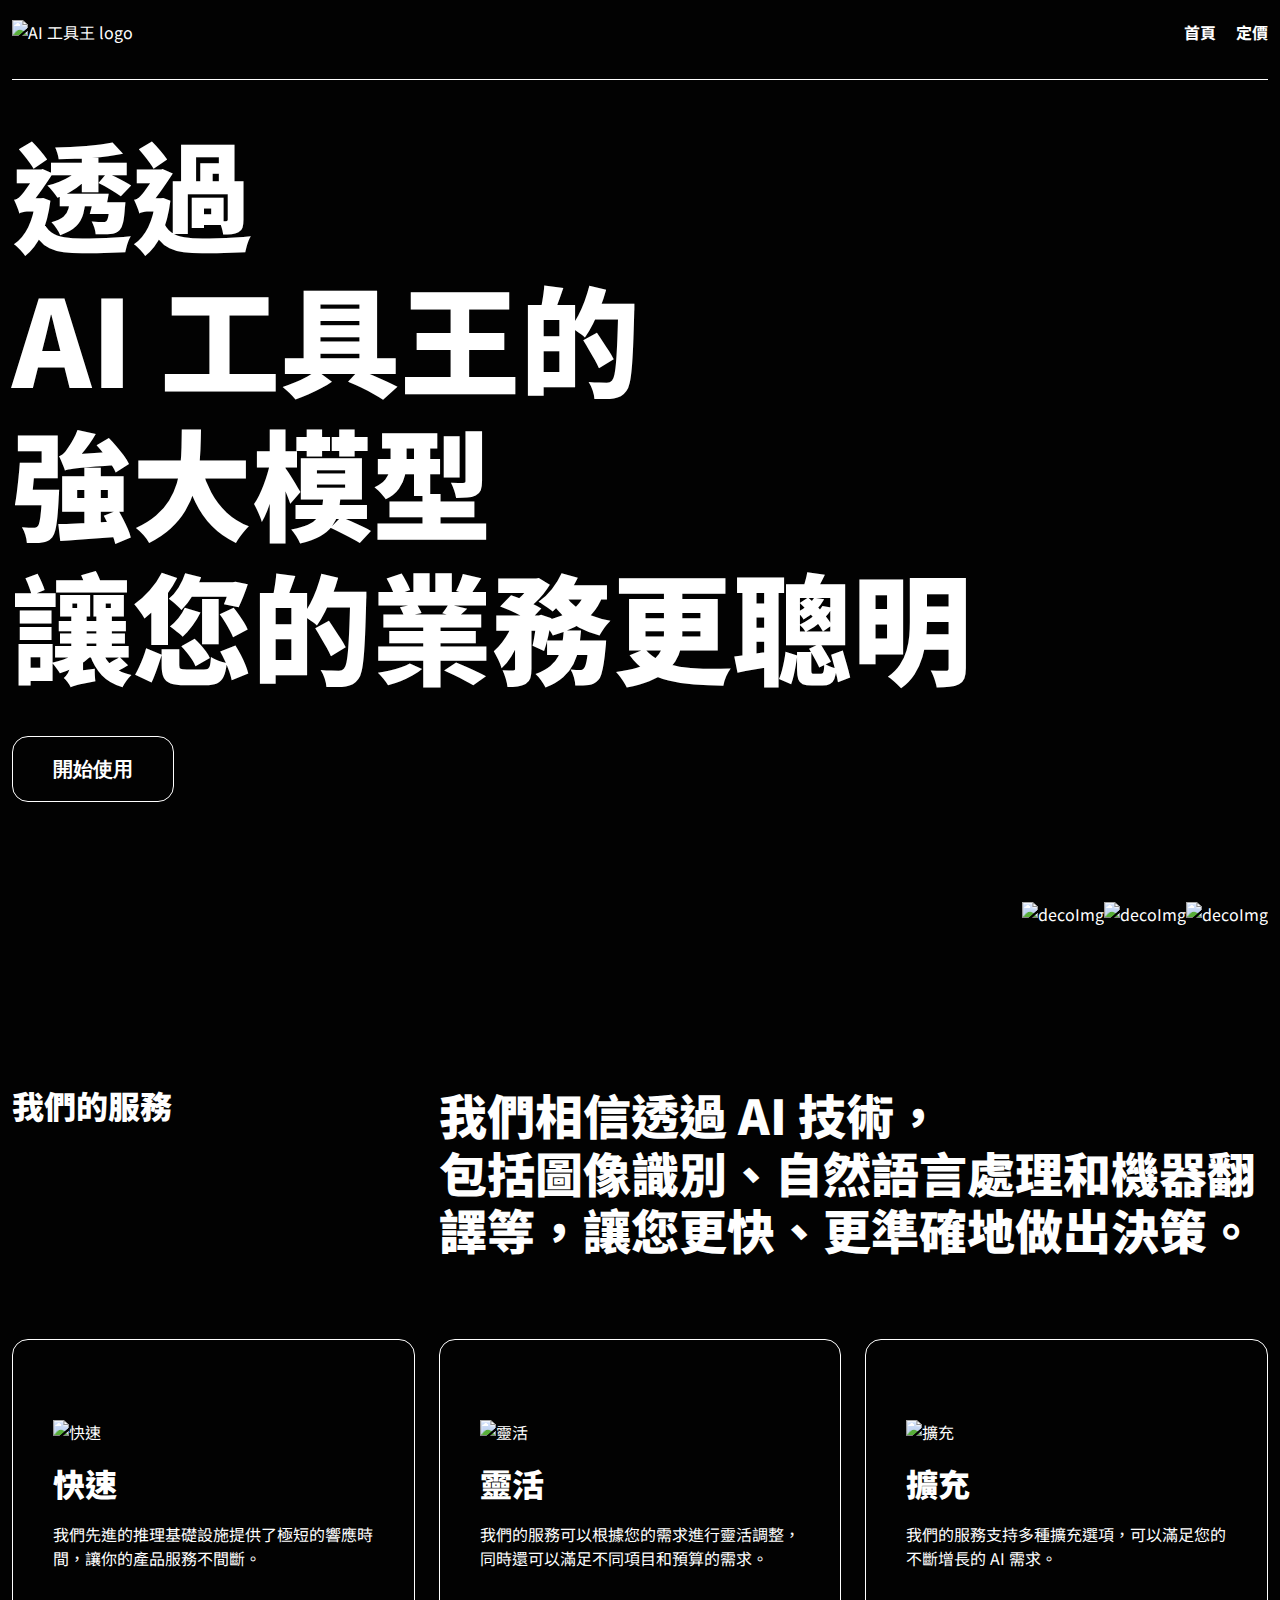
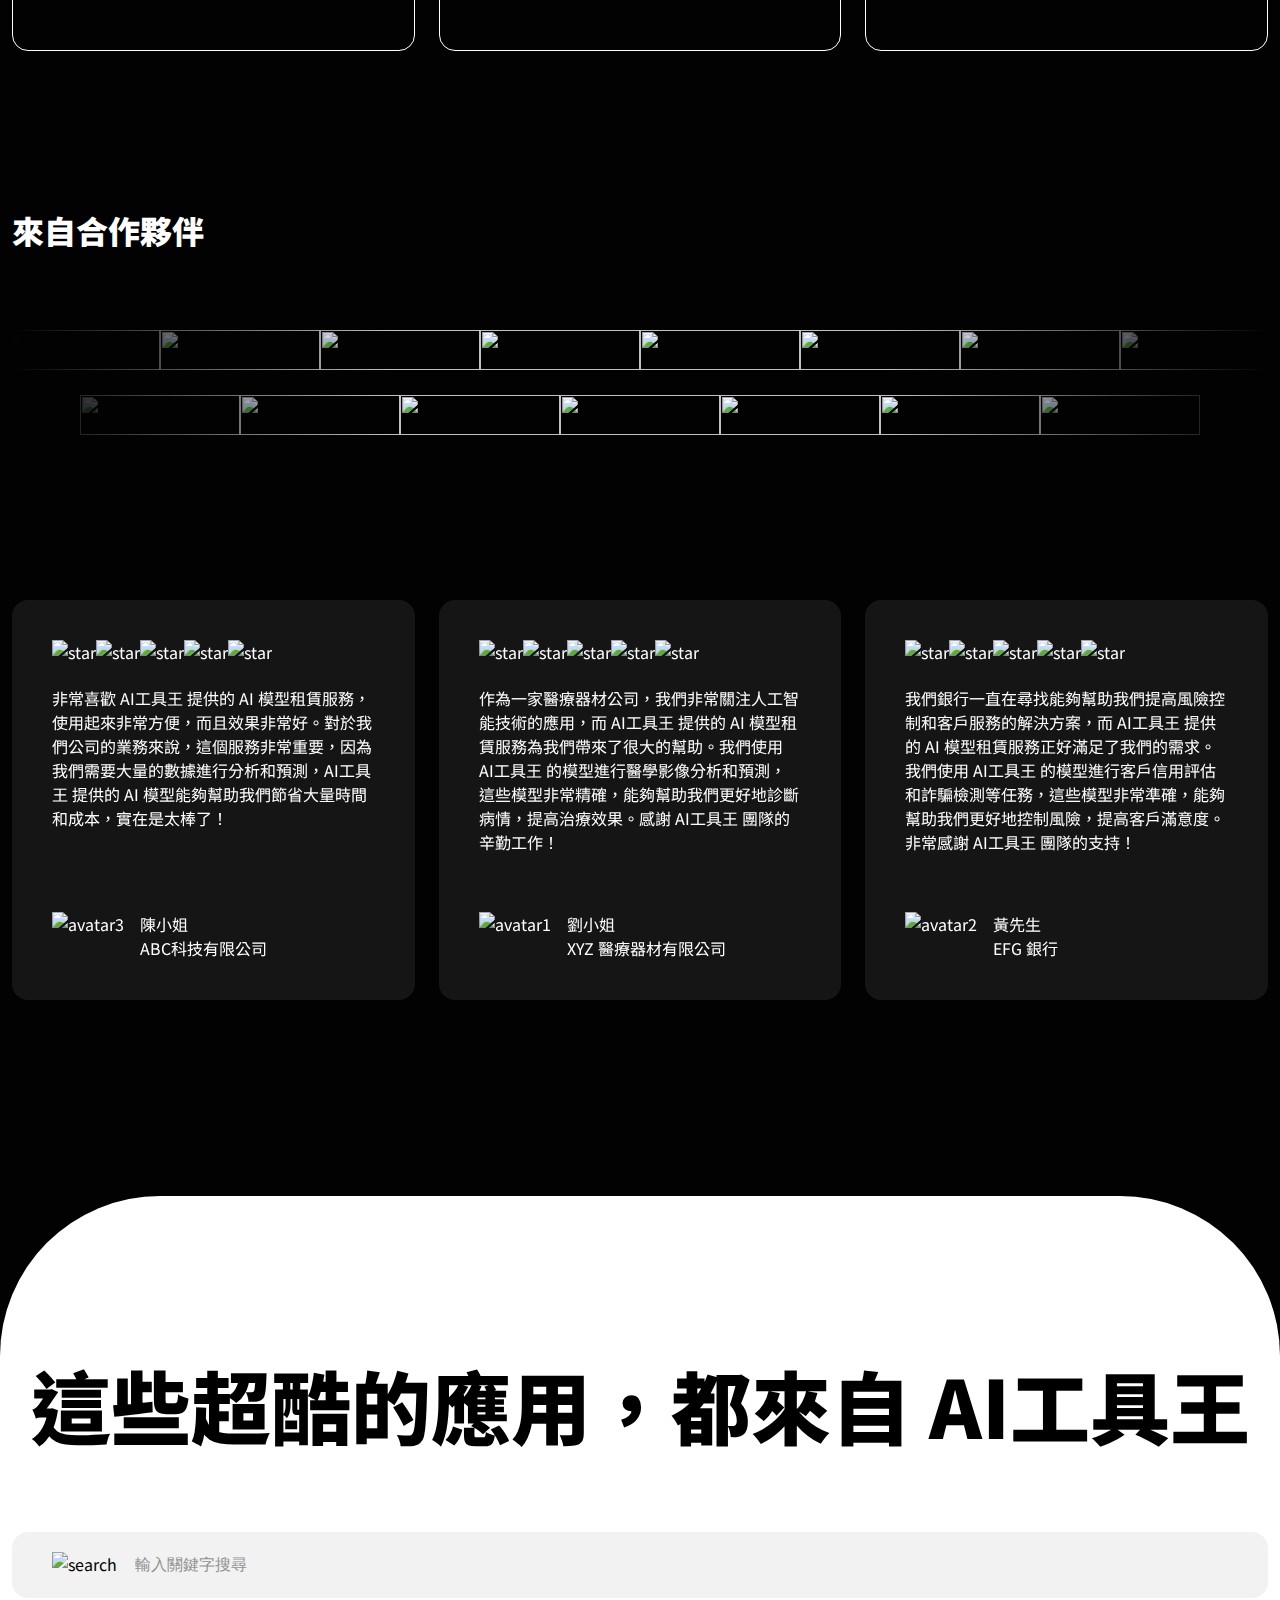
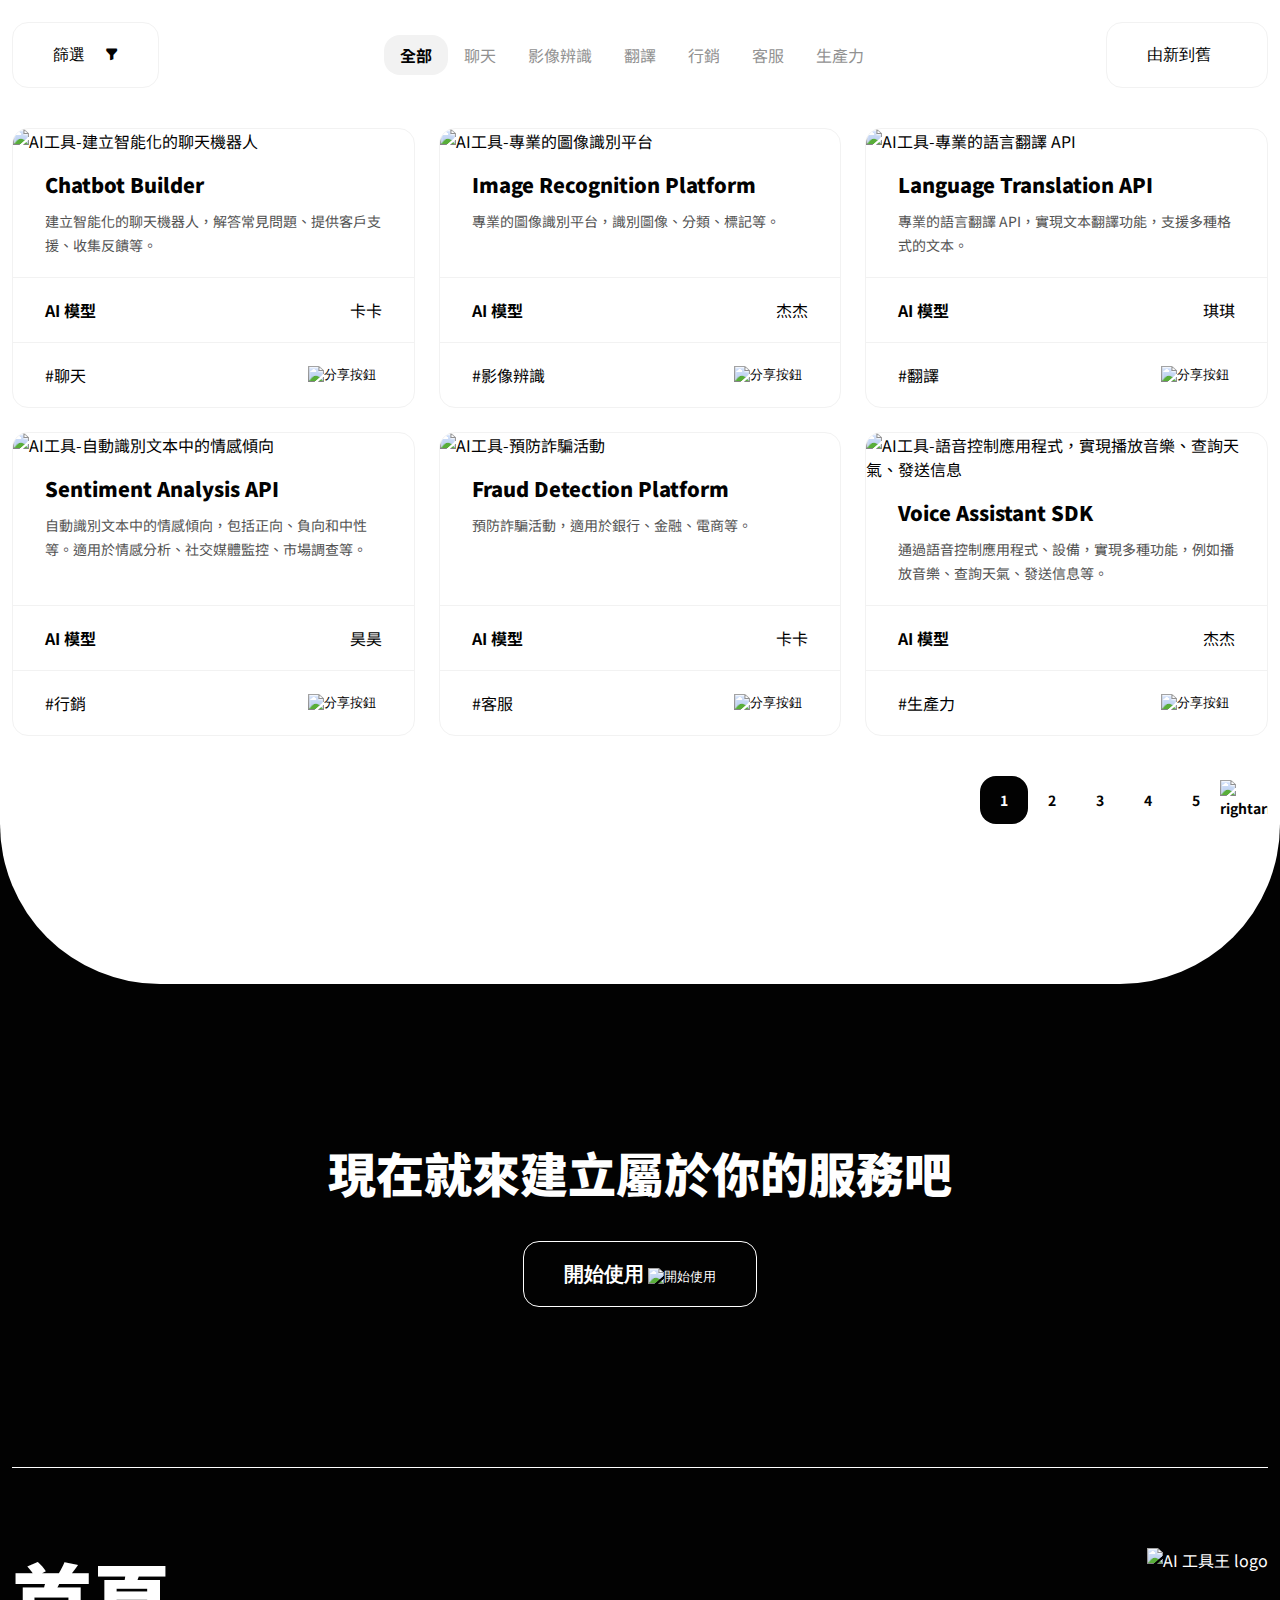
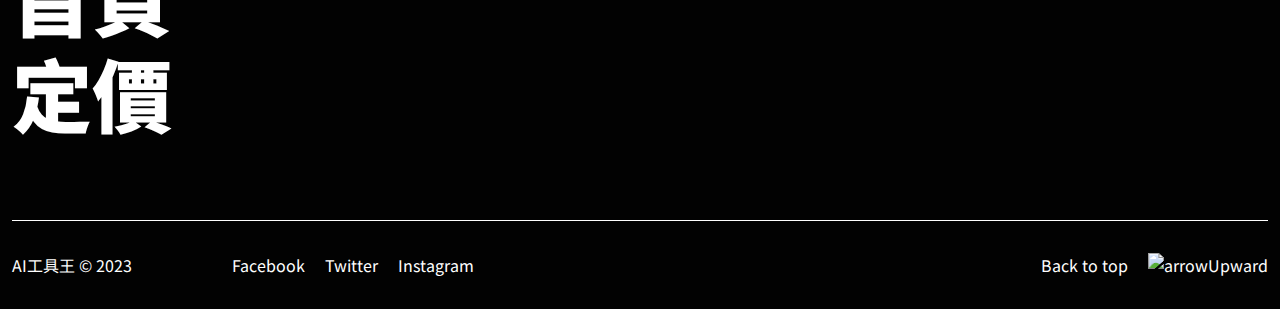
==== commit fd084bb0: "update: 篩選按鈕" ====
--- a/index.html
+++ b/index.html
@@ -14,9 +14,16 @@
       rel="stylesheet"
     />
 
+    <!-- bootstrap-icons -->
     <link
       rel="stylesheet"
       href="https://cdn.jsdelivr.net/npm/bootstrap-icons@1.10.5/font/bootstrap-icons.css"
+    />
+
+    <!-- swiper -->
+    <link
+      rel="stylesheet"
+      href="https://cdn.jsdelivr.net/npm/swiper@9/swiper-bundle.min.css"
     />
 
     <link rel="stylesheet" href="./css/all.css" />
@@ -24,617 +31,727 @@
   <body>
     <div class="container">
       <!-- 導覽列 -->
-      <header
-        class="header d-flex justify-content-between align-items-center border-bottom"
-      >
-        <h1>
-          <a href="#" class="d-block">
-            <img
-              src="https://github.com/hexschool/2022-web-layout-training/blob/main/2023web-camp/logo.png?raw=true"
-              class="logo"
-              alt="AI 工具王 logo"
-            />
-          </a>
-        </h1>
-        <nav>
-          <button
-            type="button"
-            class="btn border-0 d-none d-md-block navbar-btn"
+      <header class="header border-bottom">
+        <div class="d-flex justify-content-between align-items-center">
+          <h1>
+            <a href="#" class="d-block">
+              <img
+                src="https://github.com/hexschool/2022-web-layout-training/blob/main/2023web-camp/logo.png?raw=true"
+                class="logo"
+                alt="AI 工具王 logo"
+              />
+            </a>
+          </h1>
+          <nav
+            class="d-flex align-items-center justify-content-center flex-column"
           >
-            <img
-              src="https://github.com/hexschool/2022-web-layout-training/blob/main/2023web-camp/icons/menu.png?raw=true"
-              alt="navBtn-logo"
-            />
-          </button>
-          <ul class="d-flex fw-bold d-md-none">
-            <li class="my-20"><a href="#">首頁</a></li>
-            <li><a href="#">定價</a></li>
+            <button type="button" class="btn border-0 d-none navbar-btn">
+              <img
+                src="https://github.com/hexschool/2022-web-layout-training/blob/main/2023web-camp/icons/menu.png?raw=true"
+                alt="navBtn-logo"
+              />
+            </button>
+            <ul class="d-flex fw-bold d-md-none">
+              <li class="my-20"><a href="#">首頁</a></li>
+              <li><a href="./pricing.html">定價</a></li>
+            </ul>
+          </nav>
+        </div>
+        <!-- 手機版導覽列 -->
+        <ul
+          data-id="navbar-collapse"
+          class="fw-bold d-none mt-md-12 navbar-collapse"
+        >
+          <li><a href="#">首頁</a></li>
+          <li class="mt-md-12"><a href="./pricing.html">定價</a></li>
+        </ul>
+      </header>
+    </div>
+
+    <main>
+      <div class="container">
+        <!-- 頁首-開始使用 -->
+        <section>
+          <h2 class="mt-40 display-2 h1-md">
+            透過<br />
+            AI 工具王的<br />
+            強大模型<br />
+            讓您的業務更聰明
+          </h2>
+          <button type="button" class="btn h6 mt-40">開始使用</button>
+          <ul
+            class="d-flex justify-content-end decoImg-list justify-content-md-center"
+          >
+            <li class="overflow-hidden">
+              <img
+                src="https://github.com/hexschool/2022-web-layout-training/blob/main/2023web-camp/deco.png?raw=true"
+                alt="decoImg"
+                class="animation animation-1"
+              />
+            </li>
+            <li class="overflow-hidden">
+              <img
+                src="https://github.com/hexschool/2022-web-layout-training/blob/main/2023web-camp/deco.png?raw=true"
+                alt="decoImg"
+                class="animation animation-2"
+              />
+            </li>
+            <li class="overflow-hidden">
+              <img
+                src="https://github.com/hexschool/2022-web-layout-training/blob/main/2023web-camp/deco.png?raw=true"
+                alt="decoImg"
+                class="animation animation-3"
+              />
+            </li>
           </ul>
-
-          <!-- 手機版導覽列 -->
-          <!-- <ul class="d-flex fw-bold d-md-none">
-            <li class="my-20"><a href="#">首頁</a></li>
-            <li><a href="#">定價</a></li>
-          </ul> -->
-        </nav>
-      </header>
-
-      <!-- 頁首-開始使用 -->
-      <section>
-        <h2 class="mt-40 display-2 h1-md">
-          透過<br />
-          AI 工具王的<br />
-          強大模型<br />
-          讓您的業務更聰明
-        </h2>
-        <button type="button" class="btn mt-40">開始使用</button>
-        <ul
-          class="d-flex justify-content-end decoImg-list justify-content-md-center"
-        >
-          <li class="overflow-hidden">
-            <img
-              src="https://github.com/hexschool/2022-web-layout-training/blob/main/2023web-camp/deco.png?raw=true"
-              alt="decoImg"
-              class="animation animation-1"
-            />
-          </li>
-          <li class="overflow-hidden">
-            <img
-              src="https://github.com/hexschool/2022-web-layout-training/blob/main/2023web-camp/deco.png?raw=true"
-              alt="decoImg"
-              class="animation animation-2"
-            />
-          </li>
-          <li class="overflow-hidden">
-            <img
-              src="https://github.com/hexschool/2022-web-layout-training/blob/main/2023web-camp/deco.png?raw=true"
-              alt="decoImg"
-              class="animation animation-3"
-            />
-          </li>
-        </ul>
-      </section>
-
-      <!-- 我們的服務 -->
-      <section class="service">
-        <div class="mb-80 mb-md-48">
-          <div class="row">
-            <div class="col-4">
+        </section>
+
+        <!-- 我們的服務 -->
+        <section class="service">
+          <div class="row mb-80 mb-md-48">
+            <div class="col-4 col-md-12">
               <h2 class="h3 h5-md">我們的服務</h2>
             </div>
-            <div class="col-8 mt-md-24">
+            <div class="col-8 col-md-12 mt-md-24">
               <p class="h1 h2-md">
                 我們相信透過 AI 技術，<br />
                 包括圖像識別、自然語言處理和機器翻譯等，讓您更快、更準確地做出決策。
               </p>
             </div>
           </div>
-        </div>
-        <ul class="row align-items-stretch">
-          <div class="col-4">
-            <li class="l-serviceCard rounded">
-              <img
-                src="https://github.com/hexschool/2022-web-layout-training/blob/main/2023web-camp/icons/flash%20on.png?raw=true"
-                alt="快速"
-                class="mb-20"
-              />
-              <h3 class="h3 mb-20">快速</h3>
-              <p>
-                我們先進的推理基礎設施提供了極短的響應時間，讓你的產品服務不間斷。
-              </p>
-            </li>
-          </div>
-          <div class="col-4 mt-md-12">
-            <li class="l-serviceCard rounded">
-              <img
-                src="https://github.com/hexschool/2022-web-layout-training/blob/main/2023web-camp/icons/auto%20awesome.png?raw=true"
-                alt="靈活"
-                class="mb-20"
-              />
-              <h3 class="h3 mb-20">靈活</h3>
-              <p>
-                我們的服務可以根據您的需求進行靈活調整，同時還可以滿足不同項目和預算的需求。
-              </p>
-            </li>
-          </div>
-          <div class="col-4 mt-md-12">
-            <li class="l-serviceCard rounded">
-              <img
-                src="https://github.com/hexschool/2022-web-layout-training/blob/main/2023web-camp/icons/library%20add.png?raw=true"
-                alt="擴充"
-                class="mb-20"
-              />
-              <h3 class="h3 mb-20">擴充</h3>
-              <p>
-                我們的服務支持多種擴充選項，可以滿足您的不斷增長的 AI 需求。
-              </p>
-            </li>
-          </div>
-        </ul>
-      </section>
-
-      <!-- 合作夥伴 -->
-      <section class="partner">
-        <h2 class="h3 h5-md mb-80 mb-md-24">來自合作夥伴</h2>
-        <div class="l-partnerList d-md-none">
-          <div class="shadow"></div>
-          <img
-            src="https://github.com/hexschool/2022-web-layout-training/blob/main/2023web-camp/enterprise.png?raw=true"
-            style="width: 100px"
-            alt="enterprise"
-          />
-          <img
-            src="https://github.com/hexschool/2022-web-layout-training/blob/main/2023web-camp/enterprise1.png?raw=true"
-            alt="enterprise1"
-          />
-          <img
-            src="https://github.com/hexschool/2022-web-layout-training/blob/main/2023web-camp/enterprise2.png?raw=true"
-            alt="enterprise2"
-          />
-          <img
-            src="https://github.com/hexschool/2022-web-layout-training/blob/main/2023web-camp/enterprise3.png?raw=true"
-            alt="enterprise3"
-          />
-          <img
-            src="https://github.com/hexschool/2022-web-layout-training/blob/main/2023web-camp/enterprise4.png?raw=true"
-            alt="enterprise4"
-          />
-          <img
-            src="https://github.com/hexschool/2022-web-layout-training/blob/main/2023web-camp/enterprise5.png?raw=true"
-            alt="enterprise5"
-          />
-          <img
-            src="https://github.com/hexschool/2022-web-layout-training/blob/main/2023web-camp/enterprise6.png?raw=true"
-            alt="enterprise6"
-          />
-          <img
-            src="https://github.com/hexschool/2022-web-layout-training/blob/main/2023web-camp/enterprise7.png?raw=true"
-            alt="enterprise7"
-          />
-          <img
-            src="https://github.com/hexschool/2022-web-layout-training/blob/main/2023web-camp/enterprise8.png?raw=true"
-            alt="enterprise8"
-          />
-          <img
-            src="https://github.com/hexschool/2022-web-layout-training/blob/main/2023web-camp/enterprise9.png?raw=true"
-            alt="enterprise9"
-          />
-          <img
-            src="https://github.com/hexschool/2022-web-layout-training/blob/main/2023web-camp/enterprise11.png?raw=true"
-            alt="enterprise11"
-          />
-          <img
-            src="https://github.com/hexschool/2022-web-layout-training/blob/main/2023web-camp/enterprise12.png?raw=true"
-            alt="enterprise12"
-          />
-          <img
-            src="https://github.com/hexschool/2022-web-layout-training/blob/main/2023web-camp/enterprise7.png?raw=true"
-            alt="enterprise7"
-          />
-        </div>
-
-        <!-- 手機版合作夥伴清單 -->
-        <div class="l-partnerList d-none d-md-flex">
-          <div class="shadow"></div>
-          <img
-            src="https://github.com/hexschool/2022-web-layout-training/blob/main/2023web-camp/enterprise.png?raw=true"
-            style="width: 100px"
-            alt="enterprise"
-          />
-          <img
-            src="https://github.com/hexschool/2022-web-layout-training/blob/main/2023web-camp/enterprise1.png?raw=true"
-            alt="enterprise1"
-          />
-          <img
-            src="https://github.com/hexschool/2022-web-layout-training/blob/main/2023web-camp/enterprise2.png?raw=true"
-            alt="enterprise2"
-          />
-          <img
-            src="https://github.com/hexschool/2022-web-layout-training/blob/main/2023web-camp/enterprise8.png?raw=true"
-            alt="enterprise8"
-          />
-          <img
-            src="https://github.com/hexschool/2022-web-layout-training/blob/main/2023web-camp/enterprise9.png?raw=true"
-            alt="enterprise9"
-          />
-        </div>
-
-        <!-- 合作夥伴卡片列表 -->
-        <ul class="row justify-content-center align-items-stretch">
-          <div class="col-4">
-            <li class="l-partnerCard rounded">
-              <div class="star">
+          <ul class="row">
+            <li class="col-4 col-md-12">
+              <div class="l-serviceCard rounded">
                 <img
-                  src="https://github.com/hexschool/2022-web-layout-training/blob/main/2023web-camp/icons/star.png?raw=true"
-                  alt="star"
-                /><img
-                  src="https://github.com/hexschool/2022-web-layout-training/blob/main/2023web-camp/icons/star.png?raw=true"
-                  alt="star"
-                /><img
-                  src="https://github.com/hexschool/2022-web-layout-training/blob/main/2023web-camp/icons/star.png?raw=true"
-                  alt="star"
-                /><img
-                  src="https://github.com/hexschool/2022-web-layout-training/blob/main/2023web-camp/icons/star.png?raw=true"
-                  alt="star"
-                /><img
-                  src="https://github.com/hexschool/2022-web-layout-training/blob/main/2023web-camp/icons/star.png?raw=true"
-                  alt="star"
+                  src="https://github.com/hexschool/2022-web-layout-training/blob/main/2023web-camp/icons/flash%20on.png?raw=true"
+                  alt="快速"
+                  class="mb-20"
                 />
+                <h3 class="h3 mb-20">快速</h3>
+                <p>
+                  我們先進的推理基礎設施提供了極短的響應時間，讓你的產品服務不間斷。
+                </p>
               </div>
-              <p>
-                非常喜歡 AI工具王 提供的 AI
-                模型租賃服務，使用起來非常方便，而且效果非常好。對於我們公司的業務來說，這個服務非常重要，因為我們需要大量的數據進行分析和預測，AI工具王
-                提供的 AI 模型能夠幫助我們節省大量時間和成本，實在是太棒了！
-              </p>
-              <div class="d-flex flex-wrap">
+            </li>
+            <li class="col-4 col-md-12 mt-md-12">
+              <div class="l-serviceCard rounded">
                 <img
-                  src="https://github.com/hexschool/2022-web-layout-training/blob/main/2023web-camp/avatar3.png?raw=true"
-                  alt="avatar3"
-                  class="me-16"
+                  src="https://github.com/hexschool/2022-web-layout-training/blob/main/2023web-camp/icons/auto%20awesome.png?raw=true"
+                  alt="靈活"
+                  class="mb-20"
                 />
-                <div class="d-flex flex-column justify-content-between">
-                  <span>陳小姐</span>
-                  <span>ABC科技有限公司</span>
+                <h3 class="h3 mb-20">靈活</h3>
+                <p>
+                  我們的服務可以根據您的需求進行靈活調整，同時還可以滿足不同項目和預算的需求。
+                </p>
+              </div>
+            </li>
+            <li class="col-4 col-md-12 mt-md-12">
+              <div class="l-serviceCard rounded">
+                <img
+                  src="https://github.com/hexschool/2022-web-layout-training/blob/main/2023web-camp/icons/library%20add.png?raw=true"
+                  alt="擴充"
+                  class="mb-20"
+                />
+                <h3 class="h3 mb-20">擴充</h3>
+                <p>
+                  我們的服務支持多種擴充選項，可以滿足您的不斷增長的 AI 需求。
+                </p>
+              </div>
+            </li>
+          </ul>
+        </section>
+
+        <!-- 合作夥伴 -->
+        <section class="partner">
+          <h2 class="h3 h5-md mb-80 mb-md-24">來自合作夥伴</h2>
+          <ul class="l-partnerList mb-20 mb-md-12">
+            <div class="shadow"></div>
+            <li>
+              <img
+                src="https://github.com/hexschool/2022-web-layout-training/blob/main/2023web-camp/enterprise.png?raw=true"
+                alt=""
+              />
+            </li>
+            <li>
+              <img
+                src="https://github.com/hexschool/2022-web-layout-training/blob/main/2023web-camp/enterprise1.png?raw=true"
+                alt=""
+              />
+            </li>
+            <li>
+              <img
+                src="https://github.com/hexschool/2022-web-layout-training/blob/main/2023web-camp/enterprise2.png?raw=true"
+                alt=""
+              />
+            </li>
+            <li>
+              <img
+                src="https://github.com/hexschool/2022-web-layout-training/blob/main/2023web-camp/enterprise3.png?raw=true"
+                alt=""
+              />
+            </li>
+            <li>
+              <img
+                src="https://github.com/hexschool/2022-web-layout-training/blob/main/2023web-camp/enterprise4.png?raw=true"
+                alt=""
+              />
+            </li>
+            <li>
+              <img
+                src="https://github.com/hexschool/2022-web-layout-training/blob/main/2023web-camp/enterprise5.png?raw=true"
+                alt=""
+              />
+            </li>
+            <li>
+              <img
+                src="https://github.com/hexschool/2022-web-layout-training/blob/main/2023web-camp/enterprise6.png?raw=true"
+                alt=""
+              />
+            </li>
+            <li>
+              <img
+                src="https://github.com/hexschool/2022-web-layout-training/blob/main/2023web-camp/enterprise7.png?raw=true"
+                alt=""
+              />
+            </li>
+          </ul>
+          <ul class="l-partnerList">
+            <div class="shadow"></div>
+            <li>
+              <img
+                src="https://github.com/hexschool/2022-web-layout-training/blob/main/2023web-camp/enterprise8.png?raw=true"
+                alt=""
+              />
+            </li>
+            <li>
+              <img
+                src="https://github.com/hexschool/2022-web-layout-training/blob/main/2023web-camp/enterprise9.png?raw=true"
+                alt=""
+              />
+            </li>
+            <li>
+              <img
+                src="https://github.com/hexschool/2022-web-layout-training/blob/main/2023web-camp/enterprise11.png?raw=true"
+                alt=""
+              />
+            </li>
+            <li>
+              <img
+                src="https://github.com/hexschool/2022-web-layout-training/blob/main/2023web-camp/enterprise12.png?raw=true"
+                alt=""
+              />
+            </li>
+            <li>
+              <img
+                src="https://github.com/hexschool/2022-web-layout-training/blob/main/2023web-camp/enterprise1.png?raw=true"
+                alt=""
+              />
+            </li>
+            <li>
+              <img
+                src="https://github.com/hexschool/2022-web-layout-training/blob/main/2023web-camp/enterprise2.png?raw=true"
+                alt=""
+              />
+            </li>
+            <li>
+              <img
+                src="https://github.com/hexschool/2022-web-layout-training/blob/main/2023web-camp/enterprise3.png?raw=trueg"
+                alt=""
+              />
+            </li>
+          </ul>
+
+          <!-- 手機版合作夥伴清單 -->
+          <!-- <div class="l-partnerList d-none d-md-flex">
+            <div class="shadow"></div>
+            <img
+              src="https://github.com/hexschool/2022-web-layout-training/blob/main/2023web-camp/enterprise.png?raw=true"
+              style="width: 100px"
+              alt="enterprise"
+            />
+            <img
+              src="https://github.com/hexschool/2022-web-layout-training/blob/main/2023web-camp/enterprise1.png?raw=true"
+              alt="enterprise1"
+            />
+            <img
+              src="https://github.com/hexschool/2022-web-layout-training/blob/main/2023web-camp/enterprise2.png?raw=true"
+              alt="enterprise2"
+            />
+            <img
+              src="https://github.com/hexschool/2022-web-layout-training/blob/main/2023web-camp/enterprise8.png?raw=true"
+              alt="enterprise8"
+            />
+            <img
+              src="https://github.com/hexschool/2022-web-layout-training/blob/main/2023web-camp/enterprise9.png?raw=true"
+              alt="enterprise9"
+            />
+          </div> -->
+
+          <!-- 合作夥伴卡片列表 -->
+          <div class="swiper">
+            <ul class="swiper-wrapper">
+              <li class="swiper-slide l-partnerCard rounded">
+                <div class="star">
+                  <img
+                    src="https://github.com/hexschool/2022-web-layout-training/blob/main/2023web-camp/icons/star.png?raw=true"
+                    alt="star"
+                  /><img
+                    src="https://github.com/hexschool/2022-web-layout-training/blob/main/2023web-camp/icons/star.png?raw=true"
+                    alt="star"
+                  /><img
+                    src="https://github.com/hexschool/2022-web-layout-training/blob/main/2023web-camp/icons/star.png?raw=true"
+                    alt="star"
+                  /><img
+                    src="https://github.com/hexschool/2022-web-layout-training/blob/main/2023web-camp/icons/star.png?raw=true"
+                    alt="star"
+                  /><img
+                    src="https://github.com/hexschool/2022-web-layout-training/blob/main/2023web-camp/icons/star.png?raw=true"
+                    alt="star"
+                  />
                 </div>
-              </div>
-            </li>
-          </div>
-          <div class="col-4">
-            <li class="l-partnerCard rounded d-md-none">
-              <div class="star">
-                <img
-                  src="https://github.com/hexschool/2022-web-layout-training/blob/main/2023web-camp/icons/star.png?raw=true"
-                  alt="star"
-                /><img
-                  src="https://github.com/hexschool/2022-web-layout-training/blob/main/2023web-camp/icons/star.png?raw=true"
-                  alt="star"
-                /><img
-                  src="https://github.com/hexschool/2022-web-layout-training/blob/main/2023web-camp/icons/star.png?raw=true"
-                  alt="star"
-                /><img
-                  src="https://github.com/hexschool/2022-web-layout-training/blob/main/2023web-camp/icons/star.png?raw=true"
-                  alt="star"
-                /><img
-                  src="https://github.com/hexschool/2022-web-layout-training/blob/main/2023web-camp/icons/star.png?raw=true"
-                  alt="star"
-                />
-              </div>
-              <p>
-                作為一家醫療器材公司，我們非常關注人工智能技術的應用，而
-                AI工具王 提供的 AI 模型租賃服務為我們帶來了很大的幫助。我們使用
-                AI工具王
-                的模型進行醫學影像分析和預測，這些模型非常精確，能夠幫助我們更好地診斷病情，提高治療效果。感謝
-                AI工具王 團隊的辛勤工作！
-              </p>
-              <div class="d-flex flex-wrap">
-                <img
-                  src="https://github.com/hexschool/2022-web-layout-training/blob/main/2023web-camp/avatar1.png?raw=true"
-                  alt="avatar1"
-                  class="me-16"
-                />
-                <div class="d-flex flex-column justify-content-between">
-                  <span>劉小姐</span>
-                  <span>XYZ 醫療器材有限公司</span>
+                <p>
+                  非常喜歡 AI工具王 提供的 AI
+                  模型租賃服務，使用起來非常方便，而且效果非常好。對於我們公司的業務來說，這個服務非常重要，因為我們需要大量的數據進行分析和預測，AI工具王
+                  提供的 AI 模型能夠幫助我們節省大量時間和成本，實在是太棒了！
+                </p>
+                <div class="d-flex flex-wrap">
+                  <img
+                    src="https://github.com/hexschool/2022-web-layout-training/blob/main/2023web-camp/avatar3.png?raw=true"
+                    alt="avatar3"
+                    class="me-16"
+                  />
+                  <div class="d-flex flex-column justify-content-between">
+                    <span>陳小姐</span>
+                    <span>ABC科技有限公司</span>
+                  </div>
                 </div>
-              </div>
-            </li>
-          </div>
-          <div class="col-4">
-            <li class="l-partnerCard rounded d-md-none">
-              <div class="star">
-                <img
-                  src="https://github.com/hexschool/2022-web-layout-training/blob/main/2023web-camp/icons/star.png?raw=true"
-                  alt="star"
-                /><img
-                  src="https://github.com/hexschool/2022-web-layout-training/blob/main/2023web-camp/icons/star.png?raw=true"
-                  alt="star"
-                /><img
-                  src="https://github.com/hexschool/2022-web-layout-training/blob/main/2023web-camp/icons/star.png?raw=true"
-                  alt="star"
-                /><img
-                  src="https://github.com/hexschool/2022-web-layout-training/blob/main/2023web-camp/icons/star.png?raw=true"
-                  alt="star"
-                /><img
-                  src="https://github.com/hexschool/2022-web-layout-training/blob/main/2023web-camp/icons/star.png?raw=true"
-                  alt="star"
-                />
-              </div>
-              <p>
-                我們銀行一直在尋找能夠幫助我們提高風險控制和客戶服務的解決方案，而
-                AI工具王 提供的 AI 模型租賃服務正好滿足了我們的需求。我們使用
-                AI工具王
-                的模型進行客戶信用評估和詐騙檢測等任務，這些模型非常準確，能夠幫助我們更好地控制風險，提高客戶滿意度。非常感謝
-                AI工具王 團隊的支持！
-              </p>
-              <div class="d-flex flex-wrap">
-                <img
-                  src="https://github.com/hexschool/2022-web-layout-training/blob/main/2023web-camp/avatar2.png?raw=true"
-                  alt="avatar2"
-                  class="me-16"
-                />
-                <div class="d-flex flex-column justify-content-between">
-                  <span>黃先生</span>
-                  <span>EFG 銀行</span>
+              </li>
+              <li class="swiper-slide l-partnerCard rounded">
+                <div class="star">
+                  <img
+                    src="https://github.com/hexschool/2022-web-layout-training/blob/main/2023web-camp/icons/star.png?raw=true"
+                    alt="star"
+                  /><img
+                    src="https://github.com/hexschool/2022-web-layout-training/blob/main/2023web-camp/icons/star.png?raw=true"
+                    alt="star"
+                  /><img
+                    src="https://github.com/hexschool/2022-web-layout-training/blob/main/2023web-camp/icons/star.png?raw=true"
+                    alt="star"
+                  /><img
+                    src="https://github.com/hexschool/2022-web-layout-training/blob/main/2023web-camp/icons/star.png?raw=true"
+                    alt="star"
+                  /><img
+                    src="https://github.com/hexschool/2022-web-layout-training/blob/main/2023web-camp/icons/star.png?raw=true"
+                    alt="star"
+                  />
                 </div>
-              </div>
-            </li>
-          </div>
-        </ul>
-        <ul class="partnerCardBtn d-flex justify-content-center">
-          <li class="active"><a href="#"></a></li>
-          <li><a href="#"></a></li>
-          <li><a href="#"></a></li>
-        </ul>
-      </section>
-    </div>
-
-    <!-- AI工具王 卡片列表 -->
-    <div class="l-tool">
-      <div class="container">
-        <section class="aiTool">
-          <h2 class="display-3 h2-md mb-80 mb-md-32 text-align-center">
-            這些超酷的應用，都來自 AI工具王
-          </h2>
-          <form class="searchBar d-flex rounded mb-24">
-            <img
-              src="https://github.com/hexschool/2022-web-layout-training/blob/main/2023web-camp/icons/search.png?raw=true"
-              alt="search"
-              class="me-16 object-fit-contain"
-            />
-            <input
-              type="text"
-              class="fs-s line-height-normal"
-              placeholder="輸入關鍵字搜尋"
-            />
-          </form>
-          <div
-            class="d-flex justify-content-between align-items-center flex-wrap mb-40 mb-md-48"
-          >
-            <button class="aiToolBtn rounded" type="button">
-              <span class="me-16 fs-s line-height-normal">篩選</span>
-              <i class="bi bi-funnel-fill"></i>
-            </button>
-            <table class="aiToolTag">
-              <tbody>
-                <tr>
-                  <td><a href="#" class="active rounded fw-bold">全部</a></td>
-                  <td><a href="#">聊天</a></td>
-                  <td><a href="#">影像辨識</a></td>
-                  <td><a href="#">翻譯</a></td>
-                  <td><a href="#">行銷</a></td>
-                  <td><a href="#">客服</a></td>
-                  <td><a href="#">生產力</a></td>
-                </tr>
-              </tbody>
-            </table>
-            <button class="aiToolBtn d-flex rounded" type="button">
-              <span class="me-16 fs-s line-height-normal">由新到舊</span>
-              <img
-                src="https://github.com/hexschool/2022-web-layout-training/blob/main/2023web-camp/icons/keyboard%20arrow%20down.png?raw=true"
-                alt=""
-              />
-            </button>
-          </div>
-          <ul
-            class="mb-40 mb-md-32 d-flex justify-content-between flex-wrap"
-          >
-            <div class="row">
-              <div class="col-4 col-lg-6 mt-md-12">
-                <li class="l-aiToolCard rounded">
-                  <div class="overflow-hidden">
-                    <img
-                      src="https://github.com/hexschool/2022-web-layout-training/blob/main/2023web-camp/tool1.png?raw=true"
-                      alt="AI工具-建立智能化的聊天機器人"
-                    />
-                  </div>
-                  <div class="content">
-                    <h3 class="h6">Chatbot Builder</h3>
-                    <p>
-                      建立智能化的聊天機器人，解答常見問題、提供客戶支援、收集反饋等。
-                    </p>
-                  </div>
-                  <div class="info">
-                    <h4 class="fw-bold">AI 模型</h4>
-                    <span>卡卡</span>
-                  </div>
-                  <div class="tag">
-                    <span>#聊天</span>
-                    <button type="button" class="shareBtn">
-                      <img
-                        src="https://github.com/hexschool/2022-web-layout-training/blob/main/2023web-camp/icons/share.png?raw=true"
-                        alt="分享按鈕"
-                      />
-                    </button>
-                  </div>
-                </li>
-              </div>
-              <div class="col-4 col-lg-6 mt-md-12">
-                <li class="l-aiToolCard rounded">
-                  <div class="overflow-hidden">
-                    <img
-                      src="https://github.com/hexschool/2022-web-layout-training/blob/main/2023web-camp/tool2.png?raw=true"
-                      alt="AI工具-專業的圖像識別平台"
-                    />
-                  </div>
-
-                  <div class="content">
-                    <h3 class="h6">Image Recognition Platform</h3>
-                    <p>專業的圖像識別平台，識別圖像、分類、標記等。</p>
-                  </div>
-                  <div class="info">
-                    <h4 class="fw-bold">AI 模型</h4>
-                    <span>杰杰</span>
-                  </div>
-                  <div class="tag">
-                    <span>#影像辨識</span>
-                    <button type="button" class="shareBtn">
-                      <img
-                        src="https://github.com/hexschool/2022-web-layout-training/blob/main/2023web-camp/icons/share.png?raw=true"
-                        alt="分享按鈕"
-                      />
-                    </button>
-                  </div>
-                </li>
-              </div>
-              <div class="col-4 col-lg-6 mt-lg-24 mt-md-12">
-                <li class="l-aiToolCard rounded">
-                  <div class="overflow-hidden">
-                    <img
-                      src="https://github.com/hexschool/2022-web-layout-training/blob/main/2023web-camp/tool3.png?raw=true"
-                      alt="AI工具-專業的語言翻譯 API"
-                    />
-                  </div>
-
-                  <div class="content">
-                    <h3 class="h6">Language Translation API</h3>
-                    <p>
-                      專業的語言翻譯 API，實現文本翻譯功能，支援多種格式的文本。
-                    </p>
-                  </div>
-                  <div class="info">
-                    <h4 class="fw-bold">AI 模型</h4>
-                    <span>琪琪</span>
-                  </div>
-                  <div class="tag">
-                    <span>#翻譯</span>
-                    <button type="button" class="shareBtn">
-                      <img
-                        src="https://github.com/hexschool/2022-web-layout-training/blob/main/2023web-camp/icons/share.png?raw=true"
-                        alt="分享按鈕"
-                      />
-                    </button>
-                  </div>
-                </li>
-              </div>
-              <div class="col-4 col-lg-6 mt-24 mt-md-12">
-                <li class="l-aiToolCard rounded">
-                  <div class="overflow-hidden">
-                    <img
-                      src="https://github.com/hexschool/2022-web-layout-training/blob/main/2023web-camp/tool4.png?raw=true"
-                      alt="AI工具-自動識別文本中的情感傾向"
-                    />
-                  </div>
-
-                  <div class="content">
-                    <h3 class="h6">Sentiment Analysis API</h3>
-                    <p>
-                      自動識別文本中的情感傾向，包括正向、負向和中性等。適用於情感分析、社交媒體監控、市場調查等。
-                    </p>
-                  </div>
-                  <div class="info">
-                    <h4 class="fw-bold">AI 模型</h4>
-                    <span>昊昊</span>
-                  </div>
-                  <div class="tag">
-                    <span>#行銷</span>
-                    <button type="button" class="shareBtn">
-                      <img
-                        src="https://github.com/hexschool/2022-web-layout-training/blob/main/2023web-camp/icons/share.png?raw=true"
-                        alt="分享按鈕"
-                      />
-                    </button>
-                  </div>
-                </li>
-              </div>
-              <div class="col-4 col-lg-6 mt-24 mt-md-12">
-                <li class="l-aiToolCard rounded">
-                  <div class="overflow-hidden">
-                    <img
-                      src="https://github.com/hexschool/2022-web-layout-training/blob/main/2023web-camp/tool5.png?raw=true"
-                      alt="AI工具-預防詐騙活動"
-                    />
-                  </div>
-
-                  <div class="content">
-                    <h3 class="h6">Fraud Detection Platform</h3>
-                    <p>預防詐騙活動，適用於銀行、金融、電商等。</p>
-                  </div>
-                  <div class="info">
-                    <h4 class="fw-bold">AI 模型</h4>
-                    <span>卡卡</span>
-                  </div>
-                  <div class="tag">
-                    <span>#客服</span>
-                    <button type="button" class="shareBtn">
-                      <img
-                        src="https://github.com/hexschool/2022-web-layout-training/blob/main/2023web-camp/icons/share.png?raw=true"
-                        alt="分享按鈕"
-                      />
-                    </button>
-                  </div>
-                </li>
-              </div>
-              <div class="col-4 col-lg-6 mt-24 mt-md-12">
-                <li class="l-aiToolCard rounded">
-                  <div class="overflow-hidden">
-                    <img
-                      src="https://github.com/hexschool/2022-web-layout-training/blob/main/2023web-camp/tool6.png?raw=true"
-                      alt="AI工具-語音控制應用程式，實現播放音樂、查詢天氣、發送信息"
-                    />
-                  </div>
-
-                  <div class="content">
-                    <h3 class="h6">Voice Assistant SDK</h3>
-                    <p>
-                      通過語音控制應用程式、設備，實現多種功能，例如播放音樂、查詢天氣、發送信息等。
-                    </p>
-                  </div>
-                  <div class="info">
-                    <h4 class="fw-bold">AI 模型</h4>
-                    <span>杰杰</span>
-                  </div>
-                  <div class="tag">
-                    <span>#生產力</span>
-                    <button type="button" class="shareBtn">
-                      <img
-                        src="https://github.com/hexschool/2022-web-layout-training/blob/main/2023web-camp/icons/share.png?raw=true"
-                        alt="分享按鈕"
-                      />
-                    </button>
-                  </div>
-                </li>
-              </div>
-            </div>
-          </ul>
-          <div class="pagination d-flex justify-content-end justify-content-md-center">
-            <a href="#" class="active rounded">1</a>
-            <a href="#">2</a>
-            <a href="#">3</a>
-            <a href="#">4</a>
-            <a href="#">5</a>
-            <a href="#">
-              <img
-                src="https://github.com/hexschool/2022-web-layout-training/blob/main/2023web-camp/icons/keyboard%20arrow%20right.png?raw=true"
-                alt="rightarrow"
-              />
-            </a>
+                <p>
+                  作為一家醫療器材公司，我們非常關注人工智能技術的應用，而
+                  AI工具王 提供的 AI
+                  模型租賃服務為我們帶來了很大的幫助。我們使用 AI工具王
+                  的模型進行醫學影像分析和預測，這些模型非常精確，能夠幫助我們更好地診斷病情，提高治療效果。感謝
+                  AI工具王 團隊的辛勤工作！
+                </p>
+
+                <div class="d-flex flex-wrap">
+                  <img
+                    src="https://github.com/hexschool/2022-web-layout-training/blob/main/2023web-camp/avatar1.png?raw=true"
+                    alt="avatar1"
+                    class="me-16"
+                  />
+                  <div class="d-flex flex-column justify-content-between">
+                    <span>劉小姐</span>
+                    <span>XYZ 醫療器材有限公司</span>
+                  </div>
+                </div>
+              </li>
+              <li class="swiper-slide l-partnerCard rounded">
+                <div class="star">
+                  <img
+                    src="https://github.com/hexschool/2022-web-layout-training/blob/main/2023web-camp/icons/star.png?raw=true"
+                    alt="star"
+                  /><img
+                    src="https://github.com/hexschool/2022-web-layout-training/blob/main/2023web-camp/icons/star.png?raw=true"
+                    alt="star"
+                  /><img
+                    src="https://github.com/hexschool/2022-web-layout-training/blob/main/2023web-camp/icons/star.png?raw=true"
+                    alt="star"
+                  /><img
+                    src="https://github.com/hexschool/2022-web-layout-training/blob/main/2023web-camp/icons/star.png?raw=true"
+                    alt="star"
+                  /><img
+                    src="https://github.com/hexschool/2022-web-layout-training/blob/main/2023web-camp/icons/star.png?raw=true"
+                    alt="star"
+                  />
+                </div>
+                <p>
+                  我們銀行一直在尋找能夠幫助我們提高風險控制和客戶服務的解決方案，而
+                  AI工具王 提供的 AI 模型租賃服務正好滿足了我們的需求。我們使用
+                  AI工具王
+                  的模型進行客戶信用評估和詐騙檢測等任務，這些模型非常準確，能夠幫助我們更好地控制風險，提高客戶滿意度。非常感謝
+                  AI工具王 團隊的支持！
+                </p>
+
+                <div class="d-flex flex-wrap">
+                  <img
+                    src="https://github.com/hexschool/2022-web-layout-training/blob/main/2023web-camp/avatar2.png?raw=true"
+                    alt="avatar2"
+                    class="me-16"
+                  />
+                  <div class="d-flex flex-column justify-content-between">
+                    <span>黃先生</span>
+                    <span>EFG 銀行</span>
+                  </div>
+                </div>
+              </li>
+            </ul>
+            <div class="swiper-pagination"></div>
           </div>
         </section>
       </div>
-    </div>
-
-    <!-- 頁尾-開始使用 -->
+
+      <!-- AI工具王 卡片列表 -->
+      <div class="l-tool">
+        <div class="container">
+          <section class="aiTool">
+            <h2 class="display-3 h2-md mb-80 mb-md-32 text-align-center">
+              這些超酷的應用，都來自 AI工具王
+            </h2>
+            <form class="searchBar d-flex rounded mb-24">
+              <img
+                src="https://github.com/hexschool/2022-web-layout-training/blob/main/2023web-camp/icons/search.png?raw=true"
+                alt="search"
+                class="me-16 object-fit-contain"
+              />
+              <input
+                type="text"
+                class="fs-s line-height-normal"
+                placeholder="輸入關鍵字搜尋"
+              />
+            </form>
+            <div
+              class="d-flex justify-content-between align-items-center mb-40 mb-md-48 flex-nowrap flex-md-wrap"
+            > 
+            <div class="dropdown">
+              <button data-id="filter-btn" class="aiToolBtn rounded" type="button">
+                <span class="me-16 fs-s line-height-normal">篩選</span>
+                <i class="bi bi-funnel-fill"></i>
+              </button>
+
+              <div data-id="filter-dropdown-menu" class="filter-dropdown dropdown-menu d-none">
+                <h3>AI 模型</h3>
+                <ul>
+                  <li class="mb-8">
+                    <a href="#" >所有模型</a>
+                  </li>
+                  <li>
+                    <a href="#">卡卡</a>
+                  </li>
+                  <li>
+                    <a href="#">杰杰</a>
+                  </li>
+                  <li>
+                    <a href="#">琪琪</a>
+                  </li>
+                  <li>
+                    <a href="#">昊昊</a>
+                  </li>
+                </ul>
+                <div class="filter-border"></div>
+                <h3>類型</h3>
+                <ul>
+                  <li class="mb-8">
+                    <a href="#">所有類型</a>
+                  </li>
+                  <li>
+                    <a href="#">篩選項目 1</a>
+                  </li>
+                  <li>
+                    <a href="#">篩選項目 2</a>
+                  </li>
+                  <li>
+                    <a href="#">篩選項目 3</a>
+                  </li>
+                  <li>
+                    <a href="#">篩選項目 4</a>
+                  </li>
+                  <li>
+                    <a href="#">篩選項目 5</a>
+                  </li>
+                  <li>
+                    <a href="#">篩選項目 6</a>
+                  </li>
+                </ul>
+              </div>
+              
+
+            </div>
+              <ul class="aiToolTag">
+                <li><a href="#" class="active rounded fw-bold">全部</a></li>
+                <li><a href="#">聊天</a></li>
+                <li><a href="#">影像辨識</a></li>
+                <li><a href="#">翻譯</a></li>
+                <li><a href="#">行銷</a></li>
+                <li><a href="#">客服</a></li>
+                <li><a href="#">生產力</a></li>
+              </ul>
+              <div class="dropdown">
+                <button data-id="dropdown-btn" class="aiToolBtn d-flex rounded" type="button">
+                  <span class="me-16 fs-s line-height-normal">由新到舊</span>
+                  <img
+                    src="https://github.com/hexschool/2022-web-layout-training/blob/main/2023web-camp/icons/keyboard%20arrow%20down.png?raw=true"
+                    alt=""
+                  />
+                </button>
+                <ul data-id="dropdown-menu"  class="dropdown-menu d-none">
+                  <li class="mb-8">
+                    <a href="#" class="new-to-old">由新到舊</a>
+                  </li>
+                  <li>
+                    <a href="#" class="old-to-new">由舊到新</a>
+                  </li>
+                </ul>
+              </div> 
+              
+            </div>
+            <div
+              class="mb-40 mb-md-32 d-flex justify-content-between flex-wrap"
+            >
+              <ul class="row">
+                <li class="col-4 col-lg-6 col-md-12 mt-md-12">
+                  <div class="l-aiToolCard rounded">
+                    <div class="overflow-hidden">
+                      <img
+                        src="https://github.com/hexschool/2022-web-layout-training/blob/main/2023web-camp/tool1.png?raw=true"
+                        alt="AI工具-建立智能化的聊天機器人"
+                        class="aiToolCard-img"
+                      />
+                    </div>
+                    <div class="content">
+                      <h3 class="h6">Chatbot Builder</h3>
+                      <p>
+                        建立智能化的聊天機器人，解答常見問題、提供客戶支援、收集反饋等。
+                      </p>
+                    </div>
+                    <div class="info">
+                      <h4 class="fw-bold">AI 模型</h4>
+                      <span>卡卡</span>
+                    </div>
+                    <div class="tag">
+                      <span>#聊天</span>
+                      <button type="button" class="shareBtn">
+                        <img
+                          src="https://github.com/hexschool/2022-web-layout-training/blob/main/2023web-camp/icons/share.png?raw=true"
+                          alt="分享按鈕"
+                        />
+                      </button>
+                    </div>
+                  </div>
+                </li>
+                <li class="col-4 col-lg-6 col-md-12 mt-md-12">
+                  <div class="l-aiToolCard rounded">
+                    <div class="overflow-hidden">
+                      <img
+                        src="https://github.com/hexschool/2022-web-layout-training/blob/main/2023web-camp/tool2.png?raw=true"
+                        alt="AI工具-專業的圖像識別平台"
+                        class="aiToolCard-img"
+                      />
+                    </div>
+
+                    <div class="content">
+                      <h3 class="h6">Image Recognition Platform</h3>
+                      <p>專業的圖像識別平台，識別圖像、分類、標記等。</p>
+                    </div>
+                    <div class="info">
+                      <h4 class="fw-bold">AI 模型</h4>
+                      <span>杰杰</span>
+                    </div>
+                    <div class="tag">
+                      <span>#影像辨識</span>
+                      <button type="button" class="shareBtn">
+                        <img
+                          src="https://github.com/hexschool/2022-web-layout-training/blob/main/2023web-camp/icons/share.png?raw=true"
+                          alt="分享按鈕"
+                        />
+                      </button>
+                    </div>
+                  </div>
+                </li>
+                <li class="col-4 col-lg-6 col-md-12 mt-lg-24 mt-md-12">
+                  <div class="l-aiToolCard rounded">
+                    <div class="overflow-hidden">
+                      <img
+                        src="https://github.com/hexschool/2022-web-layout-training/blob/main/2023web-camp/tool3.png?raw=true"
+                        alt="AI工具-專業的語言翻譯 API"
+                        class="aiToolCard-img"
+                      />
+                    </div>
+
+                    <div class="content">
+                      <h3 class="h6">Language Translation API</h3>
+                      <p>
+                        專業的語言翻譯
+                        API，實現文本翻譯功能，支援多種格式的文本。
+                      </p>
+                    </div>
+                    <div class="info">
+                      <h4 class="fw-bold">AI 模型</h4>
+                      <span>琪琪</span>
+                    </div>
+                    <div class="tag">
+                      <span>#翻譯</span>
+                      <button type="button" class="shareBtn">
+                        <img
+                          src="https://github.com/hexschool/2022-web-layout-training/blob/main/2023web-camp/icons/share.png?raw=true"
+                          alt="分享按鈕"
+                        />
+                      </button>
+                    </div>
+                  </div>
+                </li>
+                <li class="col-4 col-lg-6 col-md-12 mt-24 mt-md-12">
+                  <div class="l-aiToolCard rounded">
+                    <div class="overflow-hidden">
+                      <img
+                        src="https://github.com/hexschool/2022-web-layout-training/blob/main/2023web-camp/tool4.png?raw=true"
+                        alt="AI工具-自動識別文本中的情感傾向"
+                        class="aiToolCard-img"
+                      />
+                    </div>
+
+                    <div class="content">
+                      <h3 class="h6">Sentiment Analysis API</h3>
+                      <p>
+                        自動識別文本中的情感傾向，包括正向、負向和中性等。適用於情感分析、社交媒體監控、市場調查等。
+                      </p>
+                    </div>
+                    <div class="info">
+                      <h4 class="fw-bold">AI 模型</h4>
+                      <span>昊昊</span>
+                    </div>
+                    <div class="tag">
+                      <span>#行銷</span>
+                      <button type="button" class="shareBtn">
+                        <img
+                          src="https://github.com/hexschool/2022-web-layout-training/blob/main/2023web-camp/icons/share.png?raw=true"
+                          alt="分享按鈕"
+                        />
+                      </button>
+                    </div>
+                  </div>
+                </li>
+                <li class="col-4 col-lg-6 col-md-12 mt-24 mt-md-12">
+                  <div class="l-aiToolCard rounded">
+                    <div class="overflow-hidden">
+                      <img
+                        src="https://github.com/hexschool/2022-web-layout-training/blob/main/2023web-camp/tool5.png?raw=true"
+                        alt="AI工具-預防詐騙活動"
+                        class="aiToolCard-img"
+                      />
+                    </div>
+
+                    <div class="content">
+                      <h3 class="h6">Fraud Detection Platform</h3>
+                      <p>預防詐騙活動，適用於銀行、金融、電商等。</p>
+                    </div>
+                    <div class="info">
+                      <h4 class="fw-bold">AI 模型</h4>
+                      <span>卡卡</span>
+                    </div>
+                    <div class="tag">
+                      <span>#客服</span>
+                      <button type="button" class="shareBtn">
+                        <img
+                          src="https://github.com/hexschool/2022-web-layout-training/blob/main/2023web-camp/icons/share.png?raw=true"
+                          alt="分享按鈕"
+                        />
+                      </button>
+                    </div>
+                  </div>
+                </li>
+                <li class="col-4 col-lg-6 col-md-12 mt-24 mt-md-12">
+                  <div class="l-aiToolCard rounded">
+                    <div class="overflow-hidden">
+                      <img
+                        src="https://github.com/hexschool/2022-web-layout-training/blob/main/2023web-camp/tool6.png?raw=true"
+                        alt="AI工具-語音控制應用程式，實現播放音樂、查詢天氣、發送信息"
+                        class="aiToolCard-img"
+                      />
+                    </div>
+
+                    <div class="content">
+                      <h3 class="h6">Voice Assistant SDK</h3>
+                      <p>
+                        通過語音控制應用程式、設備，實現多種功能，例如播放音樂、查詢天氣、發送信息等。
+                      </p>
+                    </div>
+                    <div class="info">
+                      <h4 class="fw-bold">AI 模型</h4>
+                      <span>杰杰</span>
+                    </div>
+                    <div class="tag">
+                      <span>#生產力</span>
+                      <button type="button" class="shareBtn">
+                        <img
+                          src="https://github.com/hexschool/2022-web-layout-training/blob/main/2023web-camp/icons/share.png?raw=true"
+                          alt="分享按鈕"
+                        />
+                      </button>
+                    </div>
+                  </div>
+                </li>
+              </ul>
+            </div>
+            <ul
+              class="pagination d-flex justify-content-end justify-content-md-center"
+            >
+              <li><a href="#" class="active rounded">1</a></li>
+              <li><a href="#">2</a></li>
+              <li><a href="#">3</a></li>
+              <li><a href="#">4</a></li>
+              <li><a href="#">5</a></li>
+              <li>
+                <a href="#">
+                  <img
+                    src="https://github.com/hexschool/2022-web-layout-training/blob/main/2023web-camp/icons/keyboard%20arrow%20right.png?raw=true"
+                    alt="rightarrow"
+                  />
+                </a>
+              </li>
+            </ul>
+          </section>
+        </div>
+      </div>
+
+      <!-- 頁尾-開始使用 -->
+      <div class="container">
+        <section
+          class="footer-startBtn d-flex justify-content-center flex-column align-items-center"
+        >
+          <h2 class="h1 h2-md text-align-center">現在就來建立屬於你的服務吧</h2>
+          <button type="button" class="btn mt-40 mt-md-32">
+            <span class="h6 text-align-center">開始使用</span>
+            <img
+              src="https://github.com/hexschool/2022-web-layout-training/blob/main/2023web-camp/icons/call%20made.png?raw=true"
+              alt="開始使用"
+            />
+          </button>
+        </section>
+      </div>
+    </main>
+
     <div class="container">
-      <section
-        class="footer-startBtn d-flex justify-content-center flex-column align-items-center"
-      >
-        <h2 class="h1 h2-md text-align-center">現在就來建立屬於你的服務吧</h2>
-        <button type="button" class="btn mt-40 mt-md-32">
-          <span class="h6 text-align-center">開始使用</span>
-          <img
-            src="https://github.com/hexschool/2022-web-layout-training/blob/main/2023web-camp/icons/call%20made.png?raw=true"
-            alt="開始使用"
-          />
-        </button>
-      </section>
       <!-- 頁尾 -->
       <footer class="footer">
-        <div class="d-flex justify-content-between footerTitle">
-          <h2 class="display-3 h1-md d-flex flex-column">
-            <span>首頁</span>
-            <span>定價</span>
-          </h2>
-          <a href="#">
+        <div
+          class="d-flex justify-content-between footerTitle flex-md-column-reverse"
+        >
+          <ul class="display-3 h1-md d-flex flex-column">
+            <li><a href="#">首頁</a></li>
+            <li><a href="./pricing.html">定價</a></li>
+          </ul>
+          <a href="#" class="mb-md-40">
             <img
               src="https://github.com/hexschool/2022-web-layout-training/blob/main/2023web-camp/logo.png?raw=true"
               class="logo-footer"
@@ -644,13 +761,13 @@
         </div>
         <div class="footerLink">
           <ul class="d-flex flex-wrap">
-            <li><a href="#" class="me-100">AI工具王 © 2023</a></li>
+            <li><a href="#" class="me-100 me-md-auto">AI工具王 © 2023</a></li>
             <li class="d-flex me-auto linkGroup">
               <a href="#" class="me-20">Facebook</a>
               <a href="#" class="me-20">Twitter</a>
               <a href="#">Instagram</a>
             </li>
-            <li class="topBtn">
+            <li class="ms-md-auto">
               <a href="#">
                 <span class="me-16">Back to top</span>
                 <img
@@ -664,11 +781,16 @@
       </footer>
     </div>
 
-    <!-- <script
+    <!-- swiper -->
+    <script src="https://cdn.jsdelivr.net/npm/swiper@9/swiper-bundle.min.js"></script>
+    <!-- jquery -->
+    <script
       src="https://code.jquery.com/jquery-3.7.0.js"
       integrity="sha256-JlqSTELeR4TLqP0OG9dxM7yDPqX1ox/HfgiSLBj8+kM="
       crossorigin="anonymous"
     ></script>
-    <script src="./js/all.js"></script> -->
+
+    <script src="./js/swiper.js"></script>
+    <script src="./js/all.js"></script>
   </body>
 </html>
--- a/css/all.css
+++ b/css/all.css
@@ -1,3 +1,4 @@
+@charset "UTF-8";
 /* http://meyerweb.com/eric/tools/css/reset/ 
    v2.0 | 20110126
    License: none (public domain)
@@ -64,9 +65,9 @@
      object-fit: cover;
 }
 
-html, body {
+body {
   background-color: #020202;
-  color: #FFFFFF;
+  color: #ffffff;
   font-size: 16px;
   font-family: "Noto Sans TC", sans-serif;
   line-height: 150%;
@@ -74,7 +75,14 @@
 
 a {
   text-decoration: none;
-  color: #FFFFFF;
+  color: #ffffff;
+}
+a:hover {
+  opacity: 0.8;
+}
+
+button {
+  cursor: pointer;
 }
 
 .header {
@@ -84,10 +92,12 @@
 
 @media (max-width: 768px) {
   .header {
+    height: auto;
     padding: 28px 0;
   }
 }
-.logo, .logo-footer {
+.logo,
+.logo-footer {
   height: 40px;
 }
 
@@ -99,7 +109,7 @@
 .l-serviceCard {
   height: 100%;
   padding: 80px 40px;
-  border: 1px solid #FFFFFF;
+  border: 1px solid #ffffff;
 }
 
 @media (max-width: 768px) {
@@ -111,27 +121,49 @@
   display: -webkit-box;
   display: -ms-flexbox;
   display: flex;
-  -ms-flex-wrap: wrap;
-      flex-wrap: wrap;
+  overflow-x: auto;
   -webkit-box-pack: center;
       -ms-flex-pack: center;
           justify-content: center;
   position: relative;
   margin-bottom: 160px;
+  /* Hide scrollbar for Chrome, Safari and Opera */
+  /* Hide scrollbar for IE, Edge and Firefox */
+  -ms-overflow-style: none; /* IE and Edge */
+  scrollbar-width: none; /* Firefox */
 }
 .l-partnerList img {
-  margin: 10px;
   height: 40px;
   width: 160px;
-}
-
+  max-width: initial;
+}
+.l-partnerList .shadow {
+  position: absolute;
+  width: 100%;
+  height: 100%;
+  top: 0;
+  left: 0;
+  background: -webkit-gradient(linear, left top, right top, from(#020202), color-stop(30%, transparent), color-stop(50%, transparent), color-stop(70%, transparent), to(#020202));
+  background: linear-gradient(to right, #020202 0%, transparent 30%, transparent 50%, transparent 70%, #020202 100%);
+}
+.l-partnerList::-webkit-scrollbar {
+  display: none;
+}
 @media (max-width: 768px) {
   .l-partnerList {
     margin-bottom: 48px;
   }
 }
+
 .l-partnerCard {
-  height: 100%;
+  min-height: 400px;
+  display: -webkit-box;
+  display: -ms-flexbox;
+  display: flex;
+  -webkit-box-orient: vertical;
+  -webkit-box-direction: normal;
+      -ms-flex-direction: column;
+          flex-direction: column;
   padding: 40px;
   background-color: rgba(255, 255, 255, 0.08);
 }
@@ -139,11 +171,27 @@
   margin-bottom: 22px;
 }
 .l-partnerCard p {
-  margin-bottom: 20px;
+  -webkit-box-flex: 2;
+      -ms-flex: 2 1 auto;
+          flex: 2 1 auto;
+}
+@media (max-width: 992px) {
+  .l-partnerCard {
+    padding: 20px;
+    min-height: 350px;
+  }
+}
+@media (max-width: 768px) {
+  .l-partnerCard {
+    min-height: 289px;
+  }
+  .l-partnerCard p {
+    margin-bottom: 20px;
+  }
 }
 
 .l-tool {
-  background-color: #FFFFFF;
+  background-color: #ffffff;
   border-radius: 160px;
   color: black;
   padding: 160px 0;
@@ -151,13 +199,13 @@
 .l-tool a {
   color: black;
 }
-
 @media (max-width: 768px) {
   .l-tool {
     padding: 80px 0;
     border-radius: 20px;
   }
 }
+
 .l-aiToolCard {
   height: 100%;
   border: 1px solid #f2f2f2;
@@ -170,11 +218,11 @@
           flex-direction: column;
   overflow: hidden;
 }
-.l-aiToolCard img {
+.l-aiToolCard .aiToolCard-img {
   -webkit-transition: all 0.25s ease;
   transition: all 0.25s ease;
 }
-.l-aiToolCard img:hover {
+.l-aiToolCard:hover .aiToolCard-img {
   -webkit-transform: scale(1.2);
           transform: scale(1.2);
 }
@@ -210,26 +258,76 @@
           justify-content: space-between;
 }
 .l-aiToolCard .shareBtn {
-  background-color: #FFFFFF;
+  background-color: #ffffff;
   border: none;
 }
-
 @media (max-width: 992px) {
   .l-aiToolCard {
-    width: 100%;
     text-align: center;
   }
   .l-aiToolCard img {
     width: 100%;
   }
 }
+
+.l-pricing-card {
+  border: 1px solid #525252;
+  height: 100%;
+  display: -webkit-box;
+  display: -ms-flexbox;
+  display: flex;
+  -webkit-box-orient: vertical;
+  -webkit-box-direction: normal;
+      -ms-flex-direction: column;
+          flex-direction: column;
+}
+.l-pricing-card .pricing-card-content, .l-pricing-card .pricing-card-price {
+  padding: 20px 32px;
+}
+.l-pricing-card .pricing-card-content {
+  -webkit-box-flex: 1;
+      -ms-flex-positive: 1;
+          flex-grow: 1;
+  -ms-flex-preferred-size: 254px;
+      flex-basis: 254px;
+  -webkit-box-orient: vertical;
+  -webkit-box-direction: normal;
+      -ms-flex-direction: column;
+          flex-direction: column;
+}
+.l-pricing-card .pricing-card-content ul {
+  list-style: disc;
+  margin-left: 20px;
+  color: #f2f2f2;
+}
+@media (max-width: 768px) {
+  .l-pricing-card .pricing-card-content {
+    -ms-flex-preferred-size: 176px;
+        flex-basis: 176px;
+  }
+}
+.l-pricing-card .pricing-card-price {
+  border-top: 1px solid #525252;
+}
+.l-pricing-card .pricing-card-price .token-color {
+  color: #919191;
+}
+@media (max-width: 768px) {
+  .l-pricing-card .pricing-card-content, .l-pricing-card .pricing-card-price {
+    padding: 20px 20px;
+  }
+}
+
 .btn {
   cursor: pointer;
   background-color: transparent;
-  border: 1px solid #FFFFFF;
-  color: #FFFFFF;
+  border: 1px solid #ffffff;
+  color: #ffffff;
   border-radius: 16px;
   padding: 20px 40px;
+}
+.btn:hover {
+  background-color: #525252;
 }
 
 .container {
@@ -249,27 +347,61 @@
 
 .col-4 {
   width: 33.3333%;
-}
-.col-6 {
-  width: 50%;
-}
-.col-8 {
-  width: 66.6667%;
-}
-.col-4, .col-6, .col-8 {
   -webkit-box-flex: 0;
       -ms-flex: 0 0 auto;
           flex: 0 0 auto;
   padding: 0px 12px;
 }
 
+.col-6 {
+  width: 50%;
+  -webkit-box-flex: 0;
+      -ms-flex: 0 0 auto;
+          flex: 0 0 auto;
+  padding: 0px 12px;
+}
+
+.col-8 {
+  width: 66.6667%;
+  -webkit-box-flex: 0;
+      -ms-flex: 0 0 auto;
+          flex: 0 0 auto;
+  padding: 0px 12px;
+}
+
+.col-12 {
+  width: 100%;
+  -webkit-box-flex: 0;
+      -ms-flex: 0 0 auto;
+          flex: 0 0 auto;
+  padding: 0px 12px;
+}
+
 @media (max-width: 992px) {
+  .col-lg-4 {
+    width: 33.3333%;
+  }
   .col-lg-6 {
     width: 50%;
   }
-}
-@media (max-width: 768px) {
-  .col-4, .col-6, .col-8 {
+  .col-lg-8 {
+    width: 66.6667%;
+  }
+  .col-lg-12 {
+    width: 100%;
+  }
+}
+@media (max-width: 768px) {
+  .col-md-4 {
+    width: 33.3333%;
+  }
+  .col-md-6 {
+    width: 50%;
+  }
+  .col-md-8 {
+    width: 66.6667%;
+  }
+  .col-md-12 {
     width: 100%;
   }
 }
@@ -278,31 +410,47 @@
   display: -ms-flexbox;
   display: flex;
 }
+
 .d-none {
   display: none;
 }
+
 .d-block {
   display: block;
 }
 
-@media (max-width: 768px) {
-  .d-md-none {
+@media (max-width: 992px) {
+  .d-lg-flex {
+    display: -webkit-box;
+    display: -ms-flexbox;
+    display: flex;
+  }
+  .d-lg-none {
     display: none;
   }
-  .d-md-block {
+  .d-lg-block {
     display: block;
   }
+}
+@media (max-width: 768px) {
   .d-md-flex {
     display: -webkit-box;
     display: -ms-flexbox;
     display: flex;
   }
+  .d-md-none {
+    display: none;
+  }
+  .d-md-block {
+    display: block;
+  }
 }
 .align-items-center {
   -webkit-box-align: center;
       -ms-flex-align: center;
           align-items: center;
 }
+
 .align-items-stretch {
   -webkit-box-align: stretch;
       -ms-flex-align: stretch;
@@ -314,22 +462,51 @@
       -ms-flex-pack: center;
           justify-content: center;
 }
+
 .justify-content-between {
   -webkit-box-pack: justify;
       -ms-flex-pack: justify;
           justify-content: space-between;
 }
+
 .justify-content-end {
   -webkit-box-pack: end;
       -ms-flex-pack: end;
           justify-content: flex-end;
 }
 
+@media (max-width: 992px) {
+  .justify-content-lg-center {
+    -webkit-box-pack: center;
+        -ms-flex-pack: center;
+            justify-content: center;
+  }
+  .justify-content-lg-between {
+    -webkit-box-pack: justify;
+        -ms-flex-pack: justify;
+            justify-content: space-between;
+  }
+  .justify-content-lg-end {
+    -webkit-box-pack: end;
+        -ms-flex-pack: end;
+            justify-content: flex-end;
+  }
+}
 @media (max-width: 768px) {
   .justify-content-md-center {
     -webkit-box-pack: center;
         -ms-flex-pack: center;
             justify-content: center;
+  }
+  .justify-content-md-between {
+    -webkit-box-pack: justify;
+        -ms-flex-pack: justify;
+            justify-content: space-between;
+  }
+  .justify-content-md-end {
+    -webkit-box-pack: end;
+        -ms-flex-pack: end;
+            justify-content: flex-end;
   }
 }
 .flex-column {
@@ -338,22 +515,54 @@
       -ms-flex-direction: column;
           flex-direction: column;
 }
+
 .flex-row {
   -webkit-box-orient: horizontal;
   -webkit-box-direction: normal;
       -ms-flex-direction: row;
           flex-direction: row;
 }
-.flex-wrap {
-  -ms-flex-wrap: wrap;
-      flex-wrap: wrap;
-}
-.flex-grow-1 {
-  -webkit-box-flex: 1;
-      -ms-flex-positive: 1;
-          flex-grow: 1;
-}
-
+
+.flex-column-reverse {
+  -webkit-box-orient: vertical;
+  -webkit-box-direction: reverse;
+      -ms-flex-direction: column-reverse;
+          flex-direction: column-reverse;
+}
+
+.flex-row-reverse {
+  -webkit-box-orient: horizontal;
+  -webkit-box-direction: reverse;
+      -ms-flex-direction: row-reverse;
+          flex-direction: row-reverse;
+}
+
+@media (max-width: 992px) {
+  .flex-lg-column {
+    -webkit-box-orient: vertical;
+    -webkit-box-direction: normal;
+        -ms-flex-direction: column;
+            flex-direction: column;
+  }
+  .flex-lg-row {
+    -webkit-box-orient: horizontal;
+    -webkit-box-direction: normal;
+        -ms-flex-direction: row;
+            flex-direction: row;
+  }
+  .flex-lg-column-reverse {
+    -webkit-box-orient: vertical;
+    -webkit-box-direction: reverse;
+        -ms-flex-direction: column-reverse;
+            flex-direction: column-reverse;
+  }
+  .flex-lg-row-reverse {
+    -webkit-box-orient: horizontal;
+    -webkit-box-direction: reverse;
+        -ms-flex-direction: row-reverse;
+            flex-direction: row-reverse;
+  }
+}
 @media (max-width: 768px) {
   .flex-md-column {
     -webkit-box-orient: vertical;
@@ -361,109 +570,723 @@
         -ms-flex-direction: column;
             flex-direction: column;
   }
-}
+  .flex-md-row {
+    -webkit-box-orient: horizontal;
+    -webkit-box-direction: normal;
+        -ms-flex-direction: row;
+            flex-direction: row;
+  }
+  .flex-md-column-reverse {
+    -webkit-box-orient: vertical;
+    -webkit-box-direction: reverse;
+        -ms-flex-direction: column-reverse;
+            flex-direction: column-reverse;
+  }
+  .flex-md-row-reverse {
+    -webkit-box-orient: horizontal;
+    -webkit-box-direction: reverse;
+        -ms-flex-direction: row-reverse;
+            flex-direction: row-reverse;
+  }
+}
+.flex-wrap {
+  -ms-flex-wrap: wrap;
+      flex-wrap: wrap;
+}
+
+.flex-nowrap {
+  -ms-flex-wrap: nowrap;
+      flex-wrap: nowrap;
+}
+
+@media (max-width: 992px) {
+  .flex-lg-wrap {
+    -ms-flex-wrap: wrap;
+        flex-wrap: wrap;
+  }
+  .flex-lg-nowrap {
+    -ms-flex-wrap: nowrap;
+        flex-wrap: nowrap;
+  }
+}
+@media (max-width: 768px) {
+  .flex-md-wrap {
+    -ms-flex-wrap: wrap;
+        flex-wrap: wrap;
+  }
+  .flex-md-nowrap {
+    -ms-flex-wrap: nowrap;
+        flex-wrap: nowrap;
+  }
+}
+.flex-grow-1 {
+  -webkit-box-flex: 1;
+      -ms-flex-positive: 1;
+          flex-grow: 1;
+}
+
+.mt-8 {
+  margin-top: 8px;
+}
+
+.mt-12 {
+  margin-top: 12px;
+}
+
+.mt-16 {
+  margin-top: 16px;
+}
+
+.mt-20 {
+  margin-top: 20px;
+}
+
+.mt-24 {
+  margin-top: 24px;
+}
+
+.mt-32 {
+  margin-top: 32px;
+}
+
+.mt-40 {
+  margin-top: 40px;
+}
+
+.mt-48 {
+  margin-top: 48px;
+}
+
+.mt-64 {
+  margin-top: 64px;
+}
+
+.mt-80 {
+  margin-top: 80px;
+}
+
+.mt-100 {
+  margin-top: 100px;
+}
+
+.mt-auto {
+  margin-top: auto;
+}
+
+.mb-8 {
+  margin-bottom: 8px;
+}
+
+.mb-12 {
+  margin-bottom: 12px;
+}
+
+.mb-16 {
+  margin-bottom: 16px;
+}
+
+.mb-20 {
+  margin-bottom: 20px;
+}
+
+.mb-24 {
+  margin-bottom: 24px;
+}
+
+.mb-32 {
+  margin-bottom: 32px;
+}
+
+.mb-40 {
+  margin-bottom: 40px;
+}
+
+.mb-48 {
+  margin-bottom: 48px;
+}
+
+.mb-64 {
+  margin-bottom: 64px;
+}
+
+.mb-80 {
+  margin-bottom: 80px;
+}
+
+.mb-100 {
+  margin-bottom: 100px;
+}
+
+.mb-auto {
+  margin-bottom: auto;
+}
+
+.me-8 {
+  margin-right: 8px;
+}
+
+.me-12 {
+  margin-right: 12px;
+}
+
+.me-16 {
+  margin-right: 16px;
+}
+
+.me-20 {
+  margin-right: 20px;
+}
+
+.me-24 {
+  margin-right: 24px;
+}
+
+.me-32 {
+  margin-right: 32px;
+}
+
+.me-40 {
+  margin-right: 40px;
+}
+
+.me-48 {
+  margin-right: 48px;
+}
+
+.me-64 {
+  margin-right: 64px;
+}
+
+.me-80 {
+  margin-right: 80px;
+}
+
+.me-100 {
+  margin-right: 100px;
+}
+
+.me-auto {
+  margin-right: auto;
+}
+
+.ms-8 {
+  margin-left: 8px;
+}
+
+.ms-12 {
+  margin-left: 12px;
+}
+
+.ms-16 {
+  margin-left: 16px;
+}
+
+.ms-20 {
+  margin-left: 20px;
+}
+
+.ms-24 {
+  margin-left: 24px;
+}
+
+.ms-32 {
+  margin-left: 32px;
+}
+
+.ms-40 {
+  margin-left: 40px;
+}
+
+.ms-48 {
+  margin-left: 48px;
+}
+
+.ms-64 {
+  margin-left: 64px;
+}
+
+.ms-80 {
+  margin-left: 80px;
+}
+
+.ms-100 {
+  margin-left: 100px;
+}
+
+.ms-auto {
+  margin-left: auto;
+}
+
+.my-8 {
+  margin: 0 8px;
+}
+
+.my-12 {
+  margin: 0 12px;
+}
+
+.my-16 {
+  margin: 0 16px;
+}
+
 .my-20 {
   margin: 0 20px;
 }
-.mt-24 {
-  margin-top: 24px;
-}
-.mt-40 {
-  margin-top: 40px;
-}
-.mb-20 {
-  margin-bottom: 20px;
-}
-.mb-24 {
-  margin-bottom: 24px;
-}
-.mb-40 {
-  margin-bottom: 40px;
-}
-.mb-80 {
-  margin-bottom: 80px;
-}
-.me-16 {
-  margin-right: 16px;
-}
-.me-20 {
-  margin-right: 20px;
-}
-.me-24 {
-  margin-right: 24px;
-}
-.me-100 {
-  margin-right: 100px;
-}
-.me-auto {
-  margin-right: auto;
+
+.my-24 {
+  margin: 0 24px;
+}
+
+.my-32 {
+  margin: 0 32px;
+}
+
+.my-40 {
+  margin: 0 40px;
+}
+
+.my-48 {
+  margin: 0 48px;
+}
+
+.my-64 {
+  margin: 0 64px;
+}
+
+.my-80 {
+  margin: 0 80px;
+}
+
+.my-100 {
+  margin: 0 100px;
+}
+
+.my-auto {
+  margin: 0 auto;
 }
 
 @media (max-width: 992px) {
+  .mt-lg-8 {
+    margin-top: 8px;
+  }
+  .mt-lg-12 {
+    margin-top: 12px;
+  }
+  .mt-lg-16 {
+    margin-top: 16px;
+  }
+  .mt-lg-20 {
+    margin-top: 20px;
+  }
   .mt-lg-24 {
     margin-top: 24px;
   }
-}
-@media (max-width: 768px) {
+  .mt-lg-32 {
+    margin-top: 32px;
+  }
+  .mt-lg-40 {
+    margin-top: 40px;
+  }
+  .mt-lg-48 {
+    margin-top: 48px;
+  }
+  .mt-lg-64 {
+    margin-top: 64px;
+  }
+  .mt-lg-80 {
+    margin-top: 80px;
+  }
+  .mt-lg-100 {
+    margin-top: 100px;
+  }
+  .mt-lg-auto {
+    margin-top: auto;
+  }
+  .mb-lg-8 {
+    margin-bottom: 8px;
+  }
+  .mb-lg-12 {
+    margin-bottom: 12px;
+  }
+  .mb-lg-16 {
+    margin-bottom: 16px;
+  }
+  .mb-lg-20 {
+    margin-bottom: 20px;
+  }
+  .mb-lg-24 {
+    margin-bottom: 24px;
+  }
+  .mb-lg-32 {
+    margin-bottom: 32px;
+  }
+  .mb-lg-40 {
+    margin-bottom: 40px;
+  }
+  .mb-lg-48 {
+    margin-bottom: 48px;
+  }
+  .mb-lg-64 {
+    margin-bottom: 64px;
+  }
+  .mb-lg-80 {
+    margin-bottom: 80px;
+  }
+  .mb-lg-100 {
+    margin-bottom: 100px;
+  }
+  .mb-lg-auto {
+    margin-bottom: auto;
+  }
+  .me-lg-8 {
+    margin-right: 8px;
+  }
+  .me-lg-12 {
+    margin-right: 12px;
+  }
+  .me-lg-16 {
+    margin-right: 16px;
+  }
+  .me-lg-20 {
+    margin-right: 20px;
+  }
+  .me-lg-24 {
+    margin-right: 24px;
+  }
+  .me-lg-32 {
+    margin-right: 32px;
+  }
+  .me-lg-40 {
+    margin-right: 40px;
+  }
+  .me-lg-48 {
+    margin-right: 48px;
+  }
+  .me-lg-64 {
+    margin-right: 64px;
+  }
+  .me-lg-80 {
+    margin-right: 80px;
+  }
+  .me-lg-100 {
+    margin-right: 100px;
+  }
+  .me-lg-auto {
+    margin-right: auto;
+  }
+  .ms-lg-8 {
+    margin-left: 8px;
+  }
+  .ms-lg-12 {
+    margin-left: 12px;
+  }
+  .ms-lg-16 {
+    margin-left: 16px;
+  }
+  .ms-lg-20 {
+    margin-left: 20px;
+  }
+  .ms-lg-24 {
+    margin-left: 24px;
+  }
+  .ms-lg-32 {
+    margin-left: 32px;
+  }
+  .ms-lg-40 {
+    margin-left: 40px;
+  }
+  .ms-lg-48 {
+    margin-left: 48px;
+  }
+  .ms-lg-64 {
+    margin-left: 64px;
+  }
+  .ms-lg-80 {
+    margin-left: 80px;
+  }
+  .ms-lg-100 {
+    margin-left: 100px;
+  }
+  .ms-lg-auto {
+    margin-left: auto;
+  }
+  .my-lg-8 {
+    margin: 0 8px;
+  }
+  .my-lg-12 {
+    margin: 0 12px;
+  }
+  .my-lg-16 {
+    margin: 0 16px;
+  }
+  .my-lg-20 {
+    margin: 0 20px;
+  }
+  .my-lg-24 {
+    margin: 0 24px;
+  }
+  .my-lg-32 {
+    margin: 0 32px;
+  }
+  .my-lg-40 {
+    margin: 0 40px;
+  }
+  .my-lg-48 {
+    margin: 0 48px;
+  }
+  .my-lg-64 {
+    margin: 0 64px;
+  }
+  .my-lg-80 {
+    margin: 0 80px;
+  }
+  .my-lg-100 {
+    margin: 0 100px;
+  }
+  .my-lg-auto {
+    margin: 0 auto;
+  }
+}
+@media (max-width: 768px) {
+  .mt-md-8 {
+    margin-top: 8px;
+  }
   .mt-md-12 {
     margin-top: 12px;
   }
+  .mt-md-16 {
+    margin-top: 16px;
+  }
+  .mt-md-20 {
+    margin-top: 20px;
+  }
   .mt-md-24 {
     margin-top: 24px;
   }
   .mt-md-32 {
     margin-top: 32px;
   }
+  .mt-md-40 {
+    margin-top: 40px;
+  }
+  .mt-md-48 {
+    margin-top: 48px;
+  }
+  .mt-md-64 {
+    margin-top: 64px;
+  }
+  .mt-md-80 {
+    margin-top: 80px;
+  }
+  .mt-md-100 {
+    margin-top: 100px;
+  }
+  .mt-md-auto {
+    margin-top: auto;
+  }
+  .mb-md-8 {
+    margin-bottom: 8px;
+  }
+  .mb-md-12 {
+    margin-bottom: 12px;
+  }
+  .mb-md-16 {
+    margin-bottom: 16px;
+  }
+  .mb-md-20 {
+    margin-bottom: 20px;
+  }
   .mb-md-24 {
     margin-bottom: 24px;
   }
   .mb-md-32 {
     margin-bottom: 32px;
   }
+  .mb-md-40 {
+    margin-bottom: 40px;
+  }
   .mb-md-48 {
     margin-bottom: 48px;
   }
+  .mb-md-64 {
+    margin-bottom: 64px;
+  }
+  .mb-md-80 {
+    margin-bottom: 80px;
+  }
+  .mb-md-100 {
+    margin-bottom: 100px;
+  }
+  .mb-md-auto {
+    margin-bottom: auto;
+  }
+  .me-md-8 {
+    margin-right: 8px;
+  }
+  .me-md-12 {
+    margin-right: 12px;
+  }
+  .me-md-16 {
+    margin-right: 16px;
+  }
+  .me-md-20 {
+    margin-right: 20px;
+  }
+  .me-md-24 {
+    margin-right: 24px;
+  }
+  .me-md-32 {
+    margin-right: 32px;
+  }
+  .me-md-40 {
+    margin-right: 40px;
+  }
+  .me-md-48 {
+    margin-right: 48px;
+  }
+  .me-md-64 {
+    margin-right: 64px;
+  }
+  .me-md-80 {
+    margin-right: 80px;
+  }
+  .me-md-100 {
+    margin-right: 100px;
+  }
+  .me-md-auto {
+    margin-right: auto;
+  }
+  .ms-md-8 {
+    margin-left: 8px;
+  }
+  .ms-md-12 {
+    margin-left: 12px;
+  }
+  .ms-md-16 {
+    margin-left: 16px;
+  }
+  .ms-md-20 {
+    margin-left: 20px;
+  }
+  .ms-md-24 {
+    margin-left: 24px;
+  }
+  .ms-md-32 {
+    margin-left: 32px;
+  }
+  .ms-md-40 {
+    margin-left: 40px;
+  }
+  .ms-md-48 {
+    margin-left: 48px;
+  }
+  .ms-md-64 {
+    margin-left: 64px;
+  }
+  .ms-md-80 {
+    margin-left: 80px;
+  }
+  .ms-md-100 {
+    margin-left: 100px;
+  }
+  .ms-md-auto {
+    margin-left: auto;
+  }
+  .my-md-8 {
+    margin: 0 8px;
+  }
+  .my-md-12 {
+    margin: 0 12px;
+  }
+  .my-md-16 {
+    margin: 0 16px;
+  }
+  .my-md-20 {
+    margin: 0 20px;
+  }
+  .my-md-24 {
+    margin: 0 24px;
+  }
+  .my-md-32 {
+    margin: 0 32px;
+  }
+  .my-md-40 {
+    margin: 0 40px;
+  }
+  .my-md-48 {
+    margin: 0 48px;
+  }
+  .my-md-64 {
+    margin: 0 64px;
+  }
+  .my-md-80 {
+    margin: 0 80px;
+  }
+  .my-md-100 {
+    margin: 0 100px;
+  }
+  .my-md-auto {
+    margin: 0 auto;
+  }
 }
 .fw-bold {
   font-weight: 700;
 }
+
 .fw-bolder {
   font-weight: 900;
 }
 
 .display-1 {
   font-size: 160px;
-}
+  font-weight: 900;
+  line-height: 120%;
+}
+
 .display-2 {
   font-size: 120px;
-}
+  font-weight: 900;
+  line-height: 120%;
+}
+
 .display-3 {
   font-size: 80px;
-}
-.display-1, .display-2, .display-3 {
   font-weight: 900;
   line-height: 120%;
 }
 
 .h1 {
   font-size: 48px;
-}
+  font-weight: 900;
+  line-height: 120%;
+}
+
 .h2 {
   font-size: 40px;
-}
+  font-weight: 900;
+  line-height: 120%;
+}
+
 .h3 {
   font-size: 32px;
-}
+  font-weight: 900;
+  line-height: 120%;
+}
+
 .h4 {
   font-size: 28px;
-}
+  font-weight: 900;
+  line-height: 120%;
+}
+
 .h5 {
   font-size: 24px;
-}
+  font-weight: 900;
+  line-height: 120%;
+}
+
 .h6 {
   font-size: 20px;
-}
-.h1, .h2, .h3, .h4, .h5, .h6 {
   font-weight: 900;
   line-height: 120%;
 }
@@ -472,53 +1295,110 @@
   .h1-md {
     font-size: 48px;
   }
+}
+@media (max-width: 768px) {
   .h2-md {
     font-size: 32px;
   }
+}
+@media (max-width: 768px) {
   .h3-md {
     font-size: 28px;
   }
+}
+@media (max-width: 768px) {
   .h4-md {
     font-size: 24px;
   }
+}
+@media (max-width: 768px) {
   .h5-md {
     font-size: 20px;
   }
+}
+@media (max-width: 768px) {
   .h6-md {
-    font-size: 16px;
+    font-size: 18px;
   }
 }
 .fs-1 {
   font-size: 48px;
 }
+
 .fs-2 {
   font-size: 40px;
 }
+
 .fs-3 {
   font-size: 32px;
 }
+
 .fs-4 {
   font-size: 28px;
 }
+
 .fs-5 {
   font-size: 24px;
 }
+
 .fs-6 {
   font-size: 20px;
 }
+
 .fs-s {
   font-size: 16px;
 }
+
 .fs-xs {
   font-size: 12px;
 }
 
+@media (max-width: 768px) {
+  .fs-1-md {
+    font-size: 48px;
+  }
+}
+@media (max-width: 768px) {
+  .fs-2-md {
+    font-size: 40px;
+  }
+}
+@media (max-width: 768px) {
+  .fs-3-md {
+    font-size: 32px;
+  }
+}
+@media (max-width: 768px) {
+  .fs-4-md {
+    font-size: 28px;
+  }
+}
+@media (max-width: 768px) {
+  .fs-5-md {
+    font-size: 24px;
+  }
+}
+@media (max-width: 768px) {
+  .fs-6-md {
+    font-size: 20px;
+  }
+}
+@media (max-width: 768px) {
+  .fs-s-md {
+    font-size: 16px;
+  }
+}
+@media (max-width: 768px) {
+  .fs-xs-md {
+    font-size: 12px;
+  }
+}
 .text-align-center {
   text-align: center;
 }
 
 .text-white {
-  color: #FFFFFF;
+  color: #ffffff;
 }
 
 .text-black {
@@ -530,10 +1410,10 @@
 }
 
 .border {
-  border: 1px solid #FFFFFF;
+  border: 1px solid #ffffff;
 }
 .border-bottom {
-  border-bottom: 1px solid #FFFFFF;
+  border-bottom: 1px solid #ffffff;
 }
 .border-0 {
   border: 0;
@@ -551,6 +1431,7 @@
   -o-object-fit: cover;
      object-fit: cover;
 }
+
 .object-fit-contain {
   -o-object-fit: contain;
      object-fit: contain;
@@ -559,6 +1440,16 @@
 .navbar-btn {
   margin-right: 11px;
   padding: 0;
+}
+@media (max-width: 768px) {
+  .navbar-btn {
+    margin-right: 0px;
+    display: block;
+  }
+}
+
+.navbar-collapse {
+  text-align: right;
 }
 
 .decoImg-list {
@@ -651,16 +1542,6 @@
     margin-bottom: 120px;
   }
 }
-.shadow {
-  position: absolute;
-  width: 100%;
-  height: 100%;
-  top: 0;
-  left: 0;
-  background: -webkit-gradient(linear, left top, right top, from(#020202), color-stop(30%, transparent), color-stop(50%, transparent), color-stop(70%, transparent), to(#020202));
-  background: linear-gradient(to right, #020202 0%, transparent 30%, transparent 50%, transparent 70%, #020202 100%);
-}
-
 .partner {
   margin-bottom: 160px;
 }
@@ -668,22 +1549,6 @@
 @media (max-width: 768px) {
   .partner {
     margin-bottom: 120px;
-  }
-  .partnerCardBtn {
-    margin-top: 24px;
-  }
-  .partnerCardBtn li {
-    width: 12px;
-    height: 12px;
-    background: #525252;
-    border-radius: 50%;
-    margin-right: 8px;
-  }
-  .partnerCardBtn li:last-child {
-    margin-right: 0;
-  }
-  .partnerCardBtn .active {
-    background: #FFFFFF;
   }
 }
 .searchBar {
@@ -692,6 +1557,9 @@
 }
 .searchBar input {
   border: 0;
+  -webkit-box-flex: 1;
+      -ms-flex-positive: 1;
+          flex-grow: 1;
   background-color: #f2f2f2;
 }
 .searchBar input::-webkit-input-placeholder {
@@ -709,9 +1577,12 @@
 .searchBar input::placeholder {
   color: #919191;
 }
+.searchBar input:focus {
+  outline: none;
+}
 
 .aiToolBtn {
-  background-color: #FFFFFF;
+  background-color: #ffffff;
   border: 1px solid #f2f2f2;
   padding: 20px 40px;
   -webkit-box-flex: 0;
@@ -719,10 +1590,16 @@
           flex: 0 0 auto;
   color: #020202;
 }
+.aiToolBtn:hover {
+  border-color: #020202;
+}
 
 .aiToolTag {
-  border-collapse: separate;
-  border-spacing: 8px 0px;
+  display: -webkit-box;
+  display: -ms-flexbox;
+  display: flex;
+  overflow-x: auto;
+  white-space: nowrap;
 }
 .aiToolTag a {
   display: inline-block;
@@ -732,18 +1609,6 @@
 .aiToolTag .active {
   background: #f2f2f2;
   color: #020202;
-}
-
-@media (max-width: 992px) {
-  .aiToolTag {
-    -ms-flex-wrap: wrap;
-        flex-wrap: wrap;
-    display: block;
-    overflow-x: auto;
-  }
-  .aiToolTag td {
-    white-space: nowrap;
-  }
 }
 @media (max-width: 768px) {
   .aiToolTag {
@@ -754,6 +1619,51 @@
             order: 3;
   }
 }
+
+.dropdown {
+  position: relative;
+}
+
+.dropdown-menu {
+  position: absolute;
+  right: 0;
+  background-color: #ffffff;
+  margin-top: 4px;
+  /* offset-x | offset-y | blur-radius | color */
+  -webkit-box-shadow: 0px 4px 10px rgba(0, 0, 0, 0.1);
+          box-shadow: 0px 4px 10px rgba(0, 0, 0, 0.1);
+  padding: 20px 0;
+  border-radius: 16px;
+  z-index: 2;
+}
+.dropdown-menu h3 {
+  font-style: 12px;
+  font-weight: 700;
+  color: #919191;
+  padding: 0 40px;
+  margin-bottom: 8px;
+}
+
+.dropdown-menu a {
+  padding: 4px 40px;
+  display: block;
+}
+
+.dropdown-menu a:hover {
+  background-color: #F2F2F2;
+}
+
+.filter-dropdown {
+  left: 0;
+  min-width: 240px;
+}
+
+.filter-border {
+  border-bottom: 1px solid #F2F2F2;
+  margin: 8px auto;
+  width: 80%;
+}
+
 .pagination a {
   display: -webkit-box;
   display: -ms-flexbox;
@@ -772,7 +1682,7 @@
   text-align: center;
 }
 .pagination .active {
-  color: #FFFFFF;
+  color: #ffffff;
   background: #020202;
 }
 
@@ -782,38 +1692,116 @@
 }
 
 .footerTitle {
-  border-top: 1px solid #FFFFFF;
-  border-bottom: 1px solid #FFFFFF;
+  border-top: 1px solid #ffffff;
+  border-bottom: 1px solid #ffffff;
   padding: 80px 0px;
 }
 
 .footerLink {
   padding: 32px 0;
 }
-
-@media (max-width: 768px) {
-  .footerTitle {
-    -webkit-box-orient: vertical;
-    -webkit-box-direction: normal;
-        -ms-flex-direction: column;
-            flex-direction: column;
-  }
-  .footerTitle a {
-    -webkit-box-ordinal-group: 0;
-        -ms-flex-order: -1;
-            order: -1;
-    margin-bottom: 40px;
-  }
-  .footerLink .topBtn {
-    -webkit-box-ordinal-group: 3;
-        -ms-flex-order: 2;
-            order: 2;
-    margin-left: auto;
-  }
+@media (max-width: 768px) {
   .footerLink .linkGroup {
+    width: 100%;
     -webkit-box-ordinal-group: 4;
         -ms-flex-order: 3;
             order: 3;
     margin-top: 36px;
   }
+}
+
+.swiper {
+  /* 分頁按鈕調整至距離卡片文字底部 24px
+      扣除按鈕本體寬度 (36px-12px)   */
+  padding-bottom: 36px;
+}
+
+.swiper-pagination.swiper-pagination-bullets {
+  display: -webkit-box;
+  display: -ms-flexbox;
+  display: flex;
+  -webkit-box-align: center;
+      -ms-flex-align: center;
+          align-items: center;
+  -webkit-box-pack: center;
+      -ms-flex-pack: center;
+          justify-content: center;
+  bottom: 0;
+}
+
+.swiper-pagination-bullet {
+  background-color: #525252;
+  width: 12px;
+  height: 12px;
+  opacity: 1;
+}
+
+.swiper-pagination-bullet-active {
+  width: 12px;
+  height: 12px;
+  background-color: #ffffff;
+}
+
+.pricing-slogan {
+  margin-bottom: 238px;
+}
+@media (max-width: 768px) {
+  .pricing-slogan {
+    margin-bottom: 258px;
+  }
+}
+
+.pricing-card-list {
+  margin-bottom: 160px;
+}
+@media (max-width: 768px) {
+  .pricing-card-list {
+    margin-bottom: 140px;
+  }
+}
+
+.pricing-rules {
+  margin-bottom: 160px;
+}
+@media (max-width: 768px) {
+  .pricing-rules {
+    margin-bottom: 96px;
+  }
+}
+
+.pricing-rule {
+  border-bottom: 1px solid #525252;
+  margin-bottom: 40px;
+}
+.pricing-rule p {
+  margin-bottom: 40px;
+}
+@media (max-width: 768px) {
+  .pricing-rule {
+    margin-bottom: 24px;
+  }
+}
+
+.qa-list {
+  margin: 160px 0;
+}
+@media (max-width: 768px) {
+  .qa-list {
+    margin: 120px 0;
+  }
+}
+
+.qa-item {
+  padding: 20px 40px;
+  border: 1px solid #525252;
+}
+.qa-item img {
+  min-height: 24px;
+  min-width: 24px;
+}
+.qa-item.active {
+  border: 1px solid #ffffff;
+}
+.qa-item:hover {
+  border-color: #ffffff;
 }/*# sourceMappingURL=all.css.map */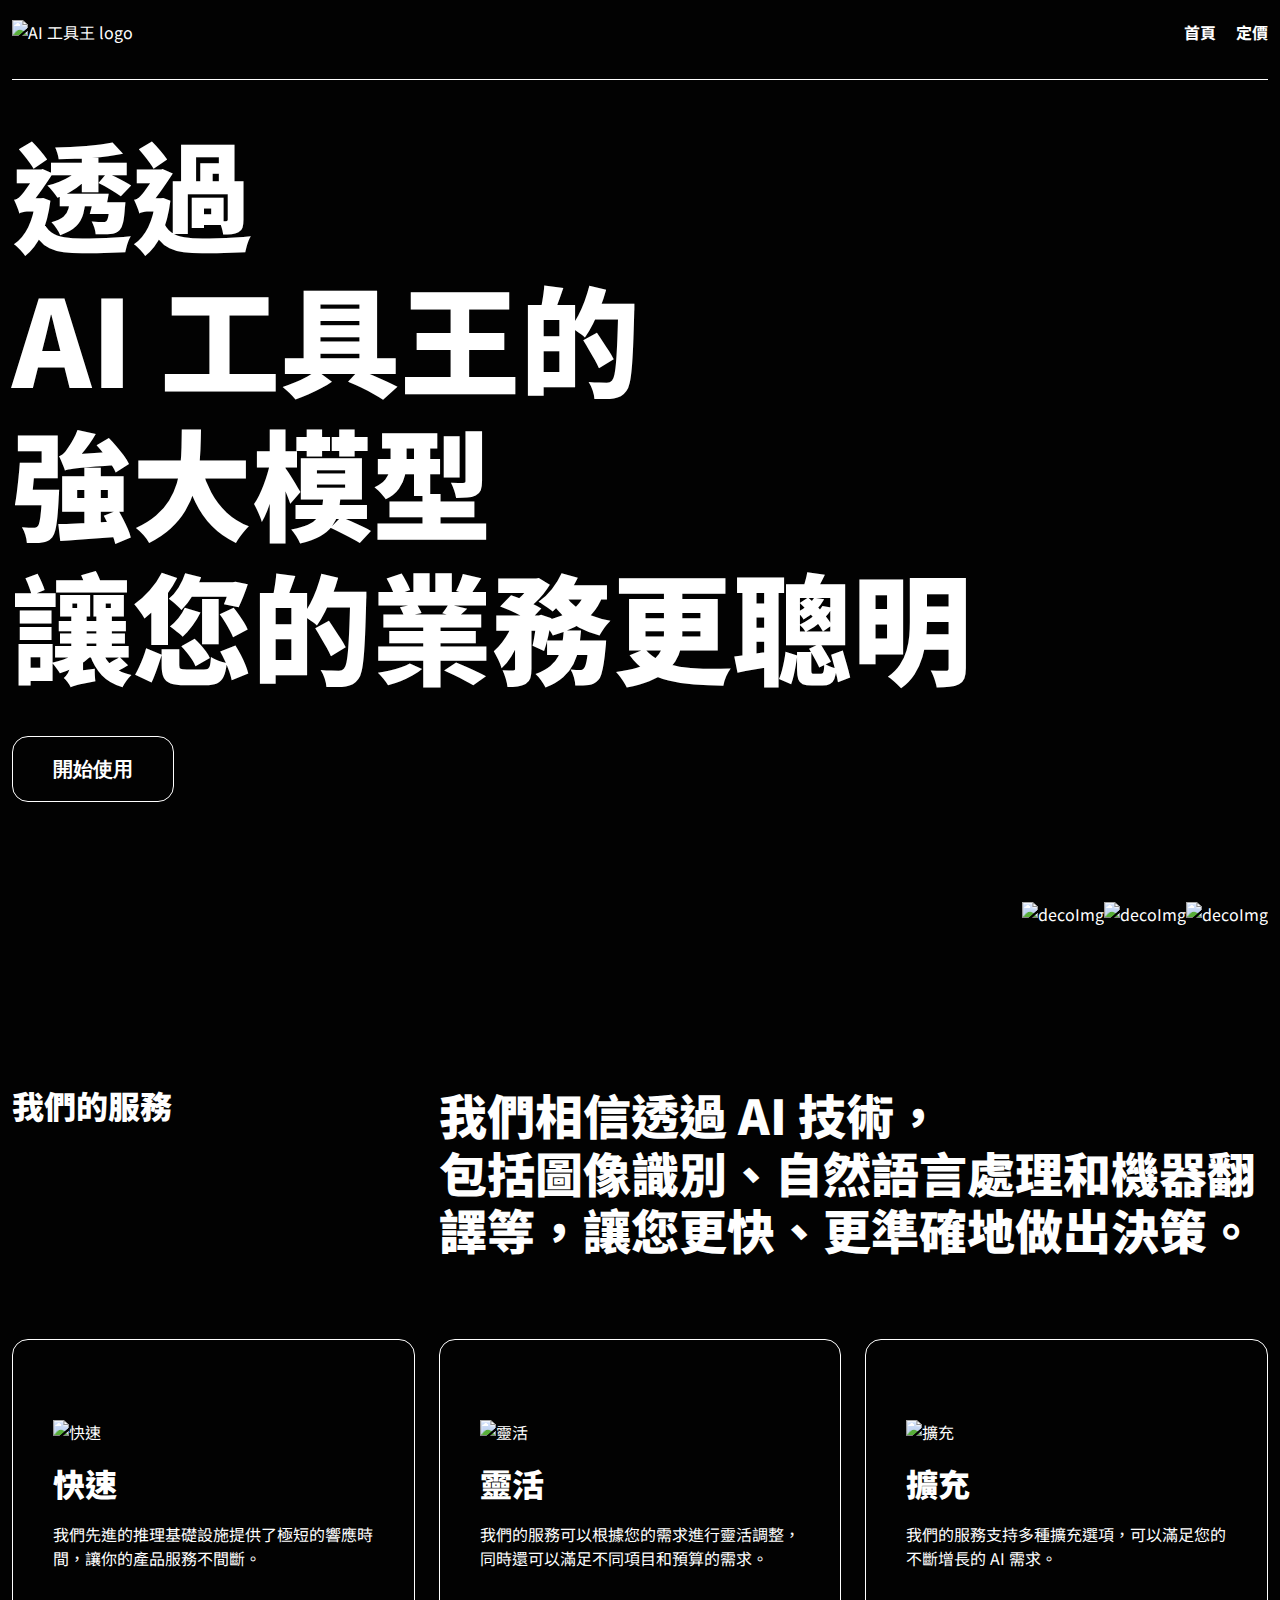
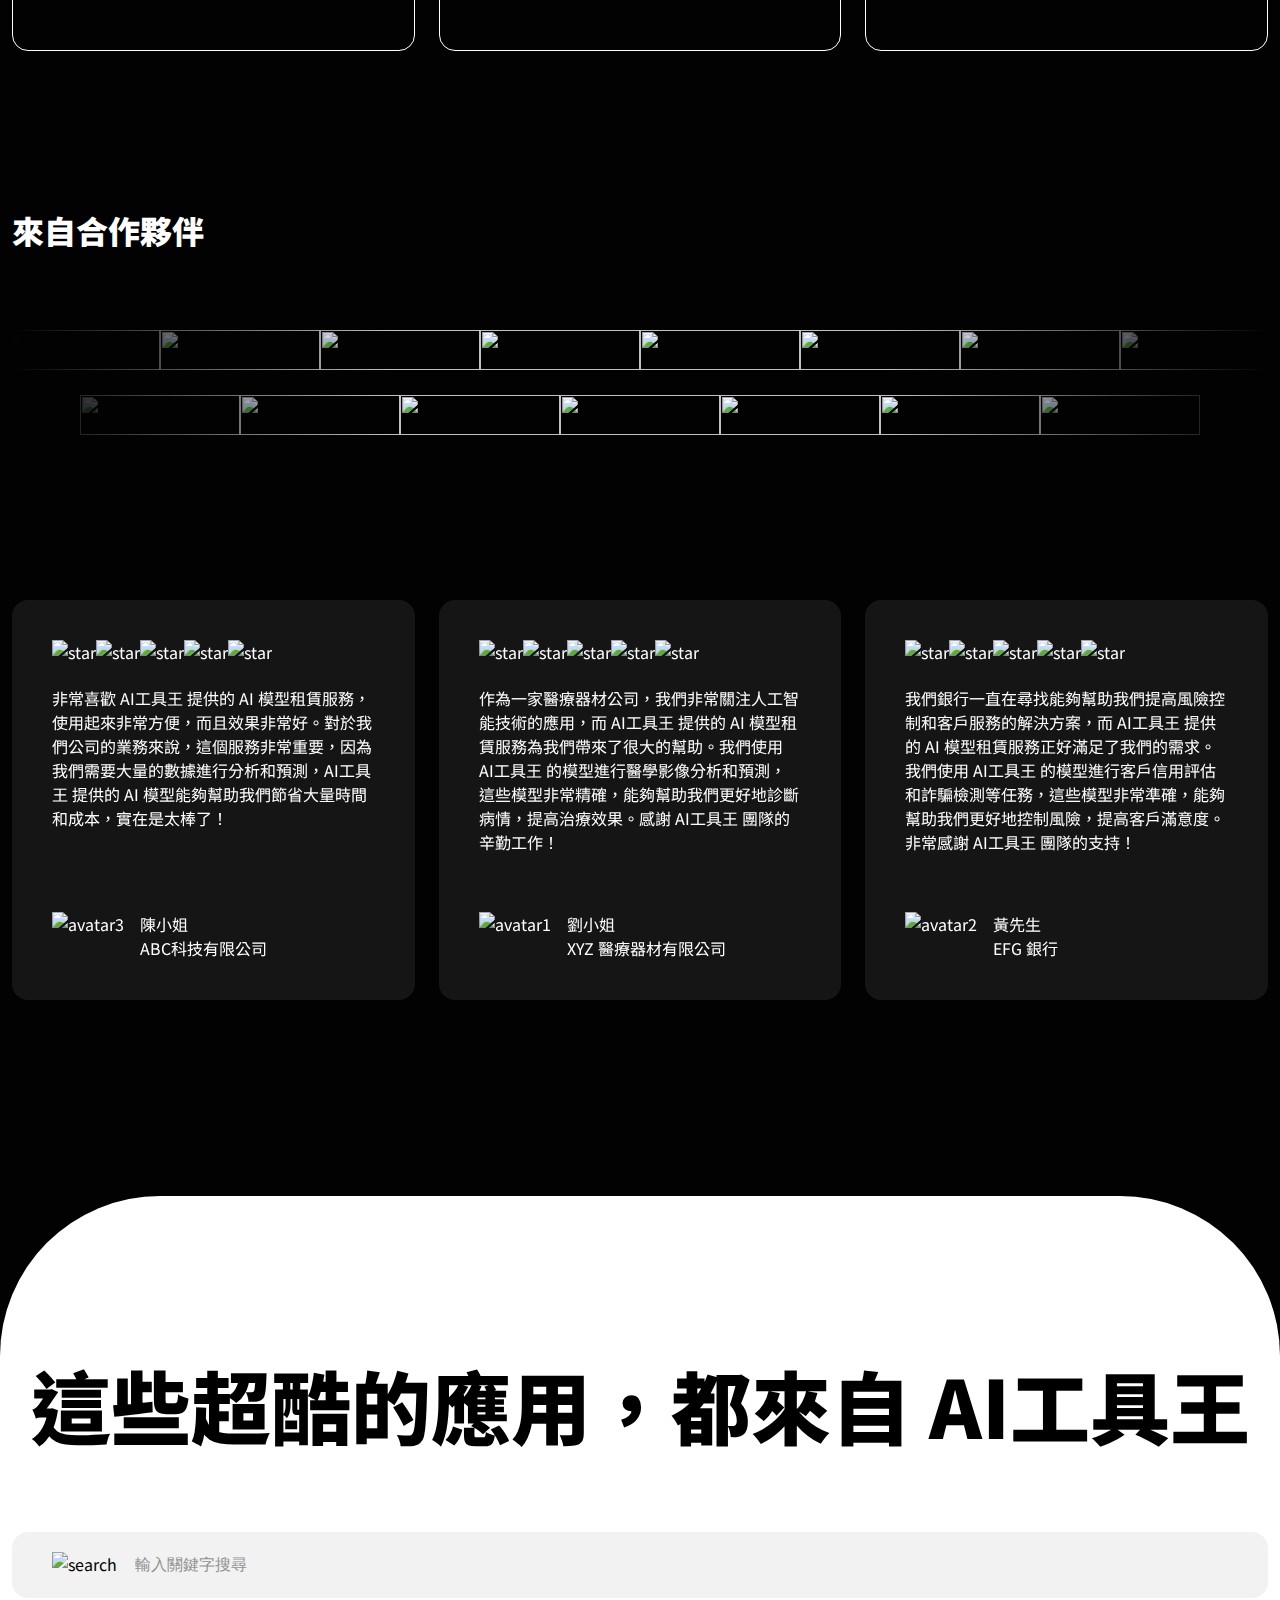
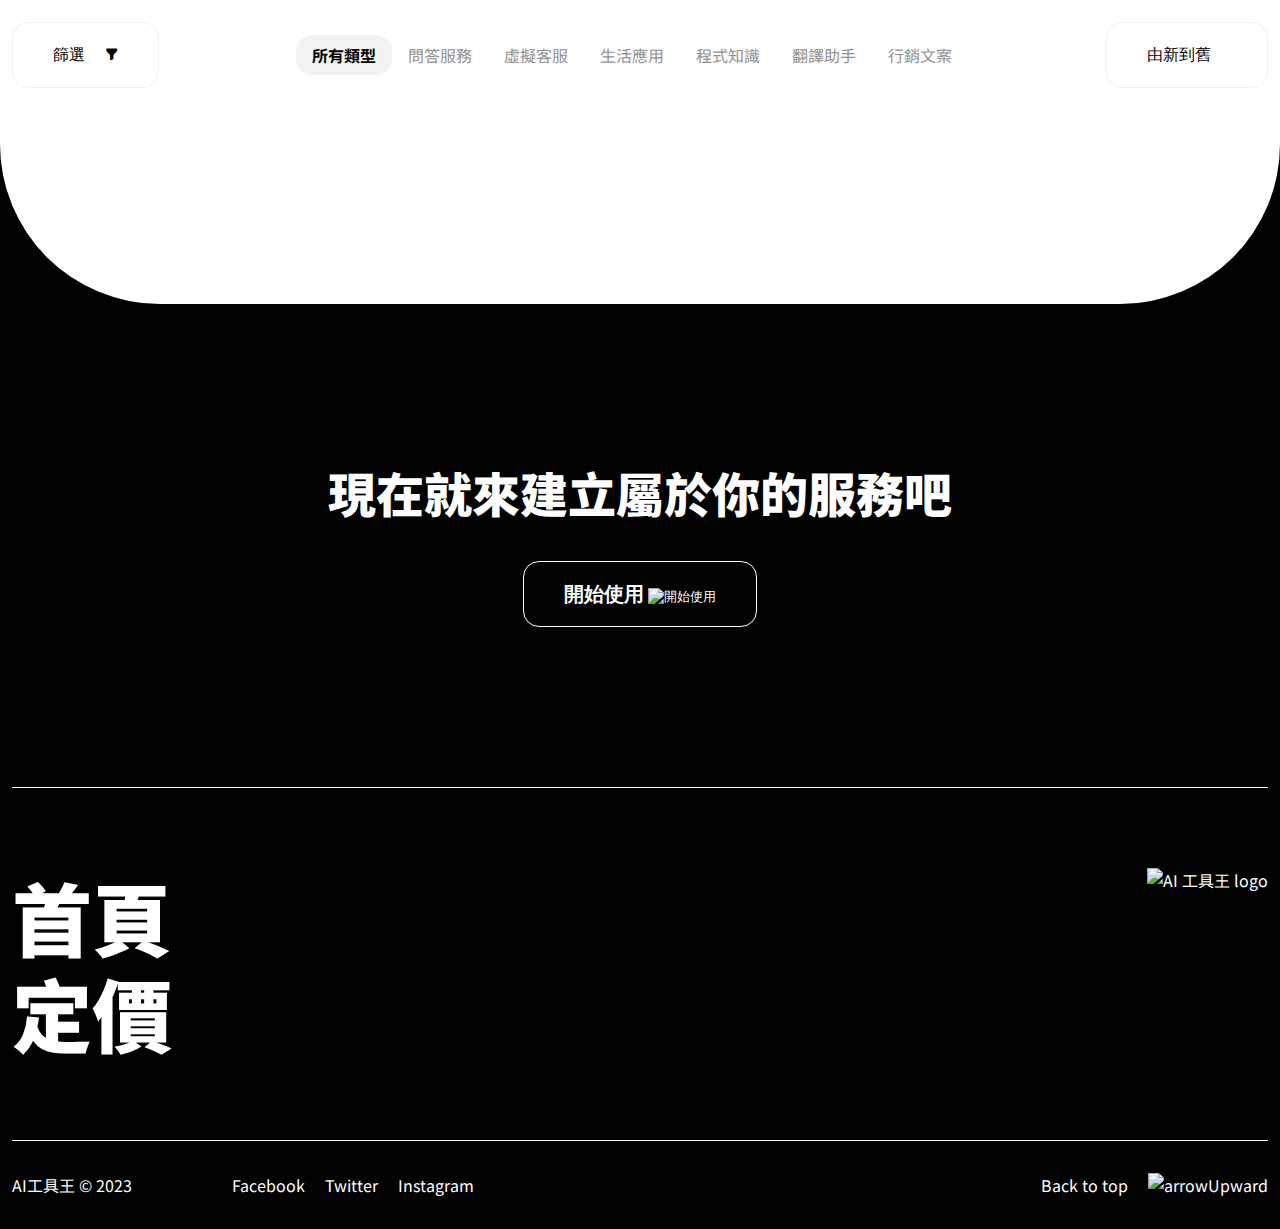
==== commit 41fc4912: "update: 串接 api" ====
--- a/index.html
+++ b/index.html
@@ -428,10 +428,11 @@
                 type="text"
                 class="fs-s line-height-normal"
                 placeholder="輸入關鍵字搜尋"
+                data-type="search"
               />
             </form>
             <div
-              class="d-flex justify-content-between align-items-center mb-40 mb-md-48 flex-nowrap flex-md-wrap"
+              class="d-flex justify-content-between align-items-center mb-16 mb-md-36 flex-nowrap flex-md-wrap"
             > 
             <div class="dropdown">
               <button data-id="filter-btn" class="aiToolBtn rounded" type="button">
@@ -462,25 +463,25 @@
                 <h3>類型</h3>
                 <ul>
                   <li class="mb-8">
-                    <a href="#">所有類型</a>
-                  </li>
-                  <li>
-                    <a href="#">篩選項目 1</a>
-                  </li>
-                  <li>
-                    <a href="#">篩選項目 2</a>
-                  </li>
-                  <li>
-                    <a href="#">篩選項目 3</a>
-                  </li>
-                  <li>
-                    <a href="#">篩選項目 4</a>
-                  </li>
-                  <li>
-                    <a href="#">篩選項目 5</a>
-                  </li>
-                  <li>
-                    <a href="#">篩選項目 6</a>
+                    <a href="#" data-btn="filter-btn">所有類型</a>
+                  </li>
+                  <li>
+                    <a href="#" data-btn="filter-btn">問答服務</a>
+                  </li>
+                  <li>
+                    <a href="#" data-btn="filter-btn">虛擬客服</a>
+                  </li>
+                  <li>
+                    <a href="#" data-btn="filter-btn">生活應用</a>
+                  </li>
+                  <li>
+                    <a href="#" data-btn="filter-btn">程式知識</a>
+                  </li>
+                  <li>
+                    <a href="#" data-btn="filter-btn">翻譯助手</a>
+                  </li>
+                  <li>
+                    <a href="#" data-btn="filter-btn">行銷文案</a>
                   </li>
                 </ul>
               </div>
@@ -488,17 +489,17 @@
 
             </div>
               <ul class="aiToolTag">
-                <li><a href="#" class="active rounded fw-bold">全部</a></li>
-                <li><a href="#">聊天</a></li>
-                <li><a href="#">影像辨識</a></li>
-                <li><a href="#">翻譯</a></li>
-                <li><a href="#">行銷</a></li>
-                <li><a href="#">客服</a></li>
-                <li><a href="#">生產力</a></li>
+                <li><a href="#" class="active" data-btn="filterTag-btn">所有類型</a></li>
+                <li><a href="#" data-btn="filterTag-btn">問答服務</a></li>
+                <li><a href="#" data-btn="filterTag-btn">虛擬客服</a></li>
+                <li><a href="#" data-btn="filterTag-btn">生活應用</a></li>
+                <li><a href="#" data-btn="filterTag-btn">程式知識</a></li>
+                <li><a href="#" data-btn="filterTag-btn">翻譯助手</a></li>
+                <li><a href="#" data-btn="filterTag-btn">行銷文案</a></li>
               </ul>
               <div class="dropdown">
                 <button data-id="dropdown-btn" class="aiToolBtn d-flex rounded" type="button">
-                  <span class="me-16 fs-s line-height-normal">由新到舊</span>
+                  <span class="me-16 fs-s line-height-normal dropdown-btnText">由新到舊</span>
                   <img
                     src="https://github.com/hexschool/2022-web-layout-training/blob/main/2023web-camp/icons/keyboard%20arrow%20down.png?raw=true"
                     alt=""
@@ -518,8 +519,8 @@
             <div
               class="mb-40 mb-md-32 d-flex justify-content-between flex-wrap"
             >
-              <ul class="row">
-                <li class="col-4 col-lg-6 col-md-12 mt-md-12">
+              <ul class="row" data-id="aiToolCard-List">
+                <!-- <li class="col-4 col-lg-6 col-md-12 mt-md-12">
                   <div class="l-aiToolCard rounded">
                     <div class="overflow-hidden">
                       <img
@@ -700,12 +701,14 @@
                       </button>
                     </div>
                   </div>
-                </li>
+                </li> -->
               </ul>
             </div>
             <ul
               class="pagination d-flex justify-content-end justify-content-md-center"
-            >
+              data-id="pagination"
+             >
+            <!-- <li><a href="#"><i class="bi bi-chevron-left"></i></a></li>
               <li><a href="#" class="active rounded">1</a></li>
               <li><a href="#">2</a></li>
               <li><a href="#">3</a></li>
@@ -718,7 +721,7 @@
                     alt="rightarrow"
                   />
                 </a>
-              </li>
+              </li> -->
             </ul>
           </section>
         </div>
@@ -783,6 +786,7 @@
 
     <!-- swiper -->
     <script src="https://cdn.jsdelivr.net/npm/swiper@9/swiper-bundle.min.js"></script>
+
     <!-- jquery -->
     <script
       src="https://code.jquery.com/jquery-3.7.0.js"
@@ -790,7 +794,12 @@
       crossorigin="anonymous"
     ></script>
 
+    <!-- axios -->
+    <script src="https://cdnjs.cloudflare.com/ajax/libs/axios/1.4.0/axios.js" integrity="sha512-RjvSEaeDqPCfUVQ9kna2/2OqHz/7F04IOl1/66LmQjB/lOeAzwq7LrbTzDbz5cJzlPNJ5qteNtHR56XaJSTNWw==" crossorigin="anonymous" referrerpolicy="no-referrer"></script>
+
+
     <script src="./js/swiper.js"></script>
+    <script src="./js/apiData.js"></script>
     <script src="./js/all.js"></script>
   </body>
 </html>
--- a/css/all.css
+++ b/css/all.css
@@ -649,6 +649,10 @@
   margin-top: 32px;
 }
 
+.mt-36 {
+  margin-top: 36px;
+}
+
 .mt-40 {
   margin-top: 40px;
 }
@@ -697,6 +701,10 @@
   margin-bottom: 32px;
 }
 
+.mb-36 {
+  margin-bottom: 36px;
+}
+
 .mb-40 {
   margin-bottom: 40px;
 }
@@ -745,6 +753,10 @@
   margin-right: 32px;
 }
 
+.me-36 {
+  margin-right: 36px;
+}
+
 .me-40 {
   margin-right: 40px;
 }
@@ -793,6 +805,10 @@
   margin-left: 32px;
 }
 
+.ms-36 {
+  margin-left: 36px;
+}
+
 .ms-40 {
   margin-left: 40px;
 }
@@ -839,6 +855,10 @@
 
 .my-32 {
   margin: 0 32px;
+}
+
+.my-36 {
+  margin: 0 36px;
 }
 
 .my-40 {
@@ -884,6 +904,9 @@
   .mt-lg-32 {
     margin-top: 32px;
   }
+  .mt-lg-36 {
+    margin-top: 36px;
+  }
   .mt-lg-40 {
     margin-top: 40px;
   }
@@ -920,6 +943,9 @@
   .mb-lg-32 {
     margin-bottom: 32px;
   }
+  .mb-lg-36 {
+    margin-bottom: 36px;
+  }
   .mb-lg-40 {
     margin-bottom: 40px;
   }
@@ -956,6 +982,9 @@
   .me-lg-32 {
     margin-right: 32px;
   }
+  .me-lg-36 {
+    margin-right: 36px;
+  }
   .me-lg-40 {
     margin-right: 40px;
   }
@@ -992,6 +1021,9 @@
   .ms-lg-32 {
     margin-left: 32px;
   }
+  .ms-lg-36 {
+    margin-left: 36px;
+  }
   .ms-lg-40 {
     margin-left: 40px;
   }
@@ -1028,6 +1060,9 @@
   .my-lg-32 {
     margin: 0 32px;
   }
+  .my-lg-36 {
+    margin: 0 36px;
+  }
   .my-lg-40 {
     margin: 0 40px;
   }
@@ -1066,6 +1101,9 @@
   .mt-md-32 {
     margin-top: 32px;
   }
+  .mt-md-36 {
+    margin-top: 36px;
+  }
   .mt-md-40 {
     margin-top: 40px;
   }
@@ -1102,6 +1140,9 @@
   .mb-md-32 {
     margin-bottom: 32px;
   }
+  .mb-md-36 {
+    margin-bottom: 36px;
+  }
   .mb-md-40 {
     margin-bottom: 40px;
   }
@@ -1138,6 +1179,9 @@
   .me-md-32 {
     margin-right: 32px;
   }
+  .me-md-36 {
+    margin-right: 36px;
+  }
   .me-md-40 {
     margin-right: 40px;
   }
@@ -1174,6 +1218,9 @@
   .ms-md-32 {
     margin-left: 32px;
   }
+  .ms-md-36 {
+    margin-left: 36px;
+  }
   .ms-md-40 {
     margin-left: 40px;
   }
@@ -1209,6 +1256,9 @@
   }
   .my-md-32 {
     margin: 0 32px;
+  }
+  .my-md-36 {
+    margin: 0 36px;
   }
   .my-md-40 {
     margin: 0 40px;
@@ -1584,6 +1634,7 @@
 .aiToolBtn {
   background-color: #ffffff;
   border: 1px solid #f2f2f2;
+  white-space: nowrap;
   padding: 20px 40px;
   -webkit-box-flex: 0;
       -ms-flex: 0 0 auto;
@@ -1609,6 +1660,8 @@
 .aiToolTag .active {
   background: #f2f2f2;
   color: #020202;
+  font-weight: bold;
+  border-radius: 16px;
 }
 @media (max-width: 768px) {
   .aiToolTag {
@@ -1681,6 +1734,10 @@
   height: 48px;
   text-align: center;
 }
+.pagination a:hover {
+  color: #ffffff;
+  background: #020202;
+}
 .pagination .active {
   color: #ffffff;
   background: #020202;
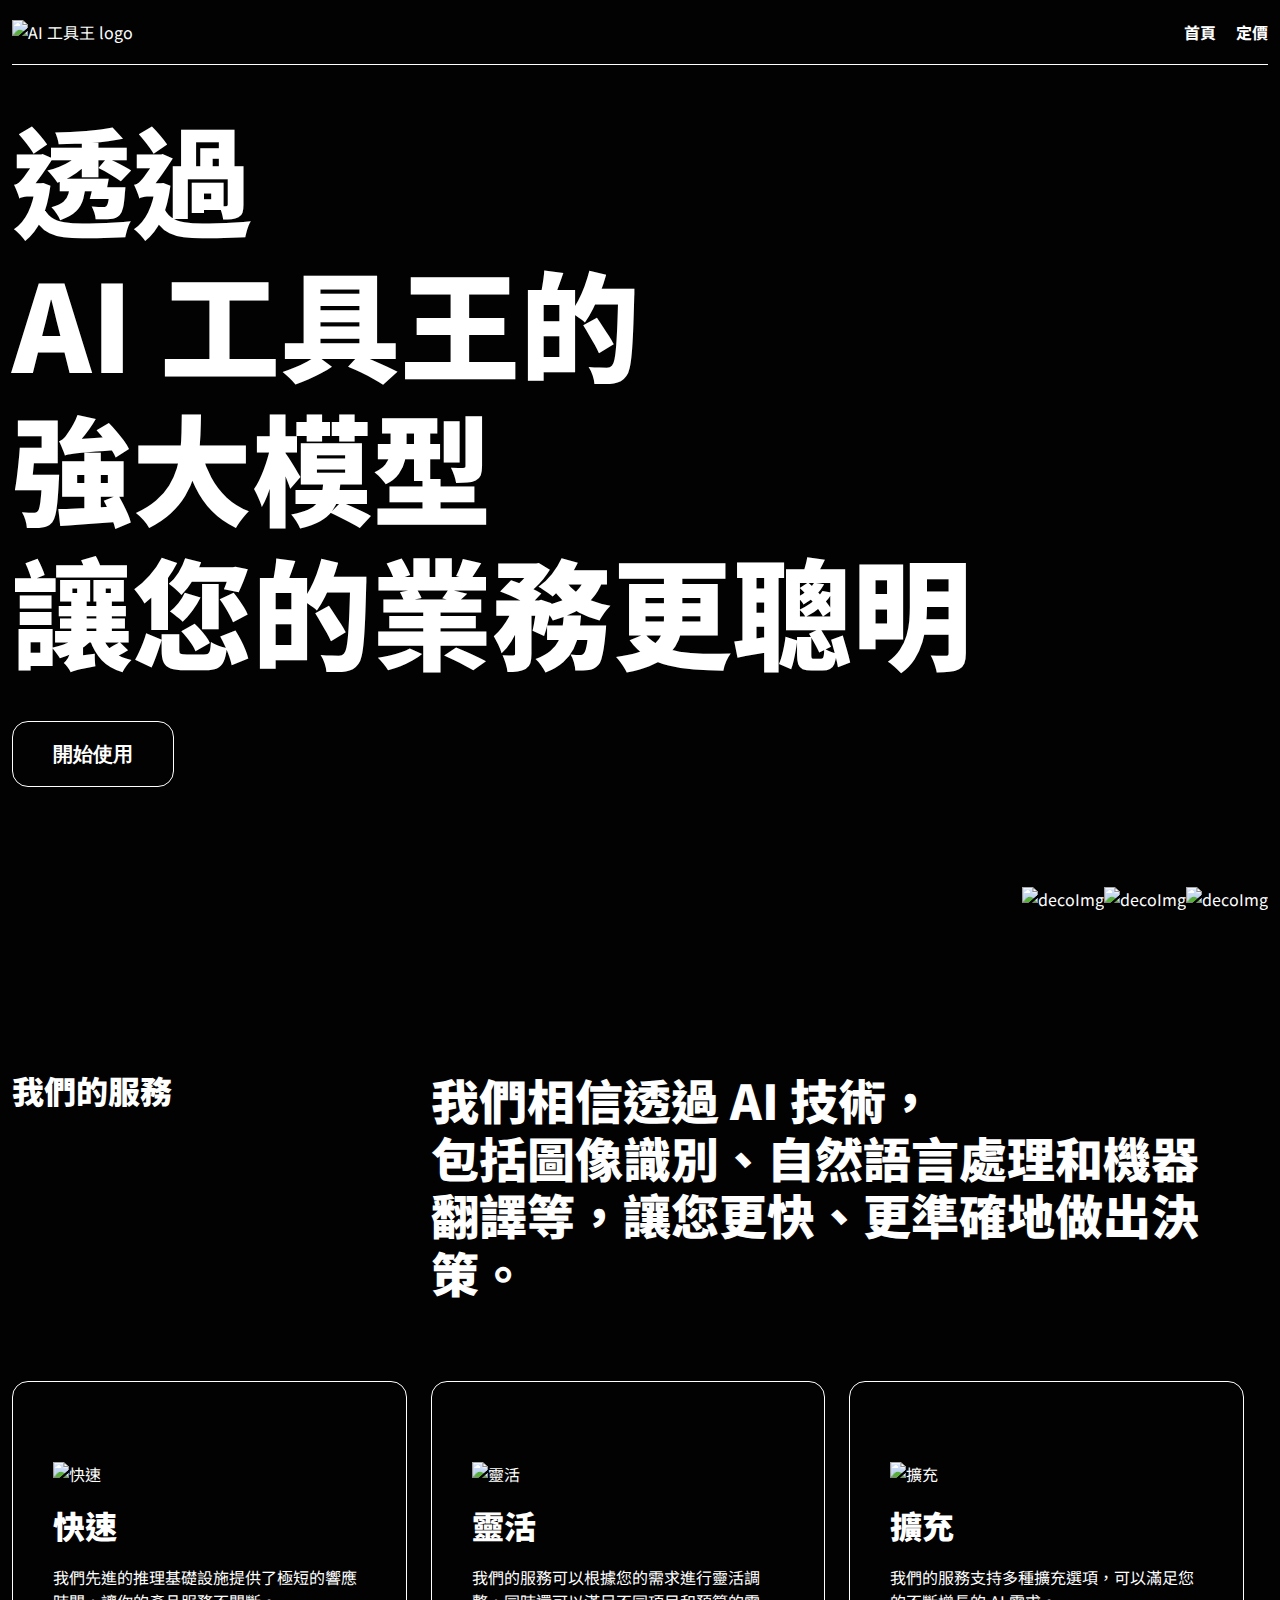
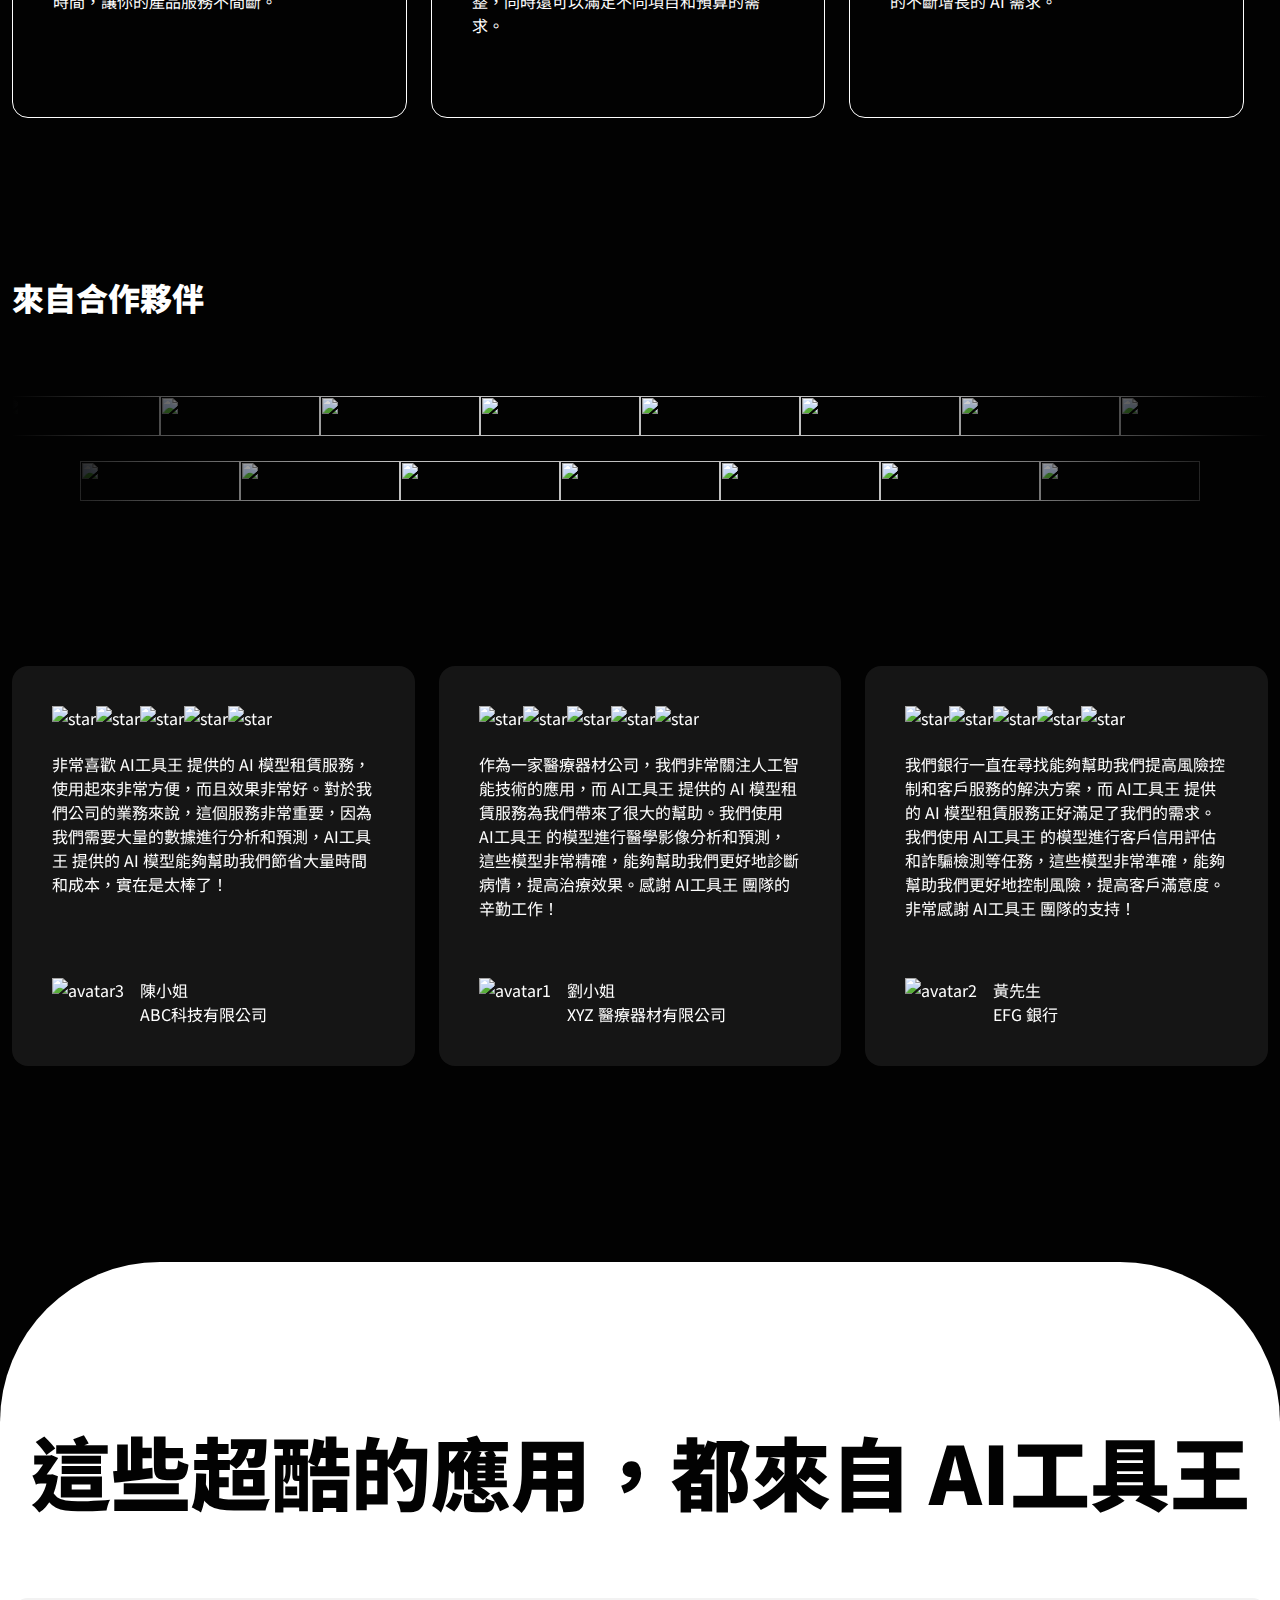
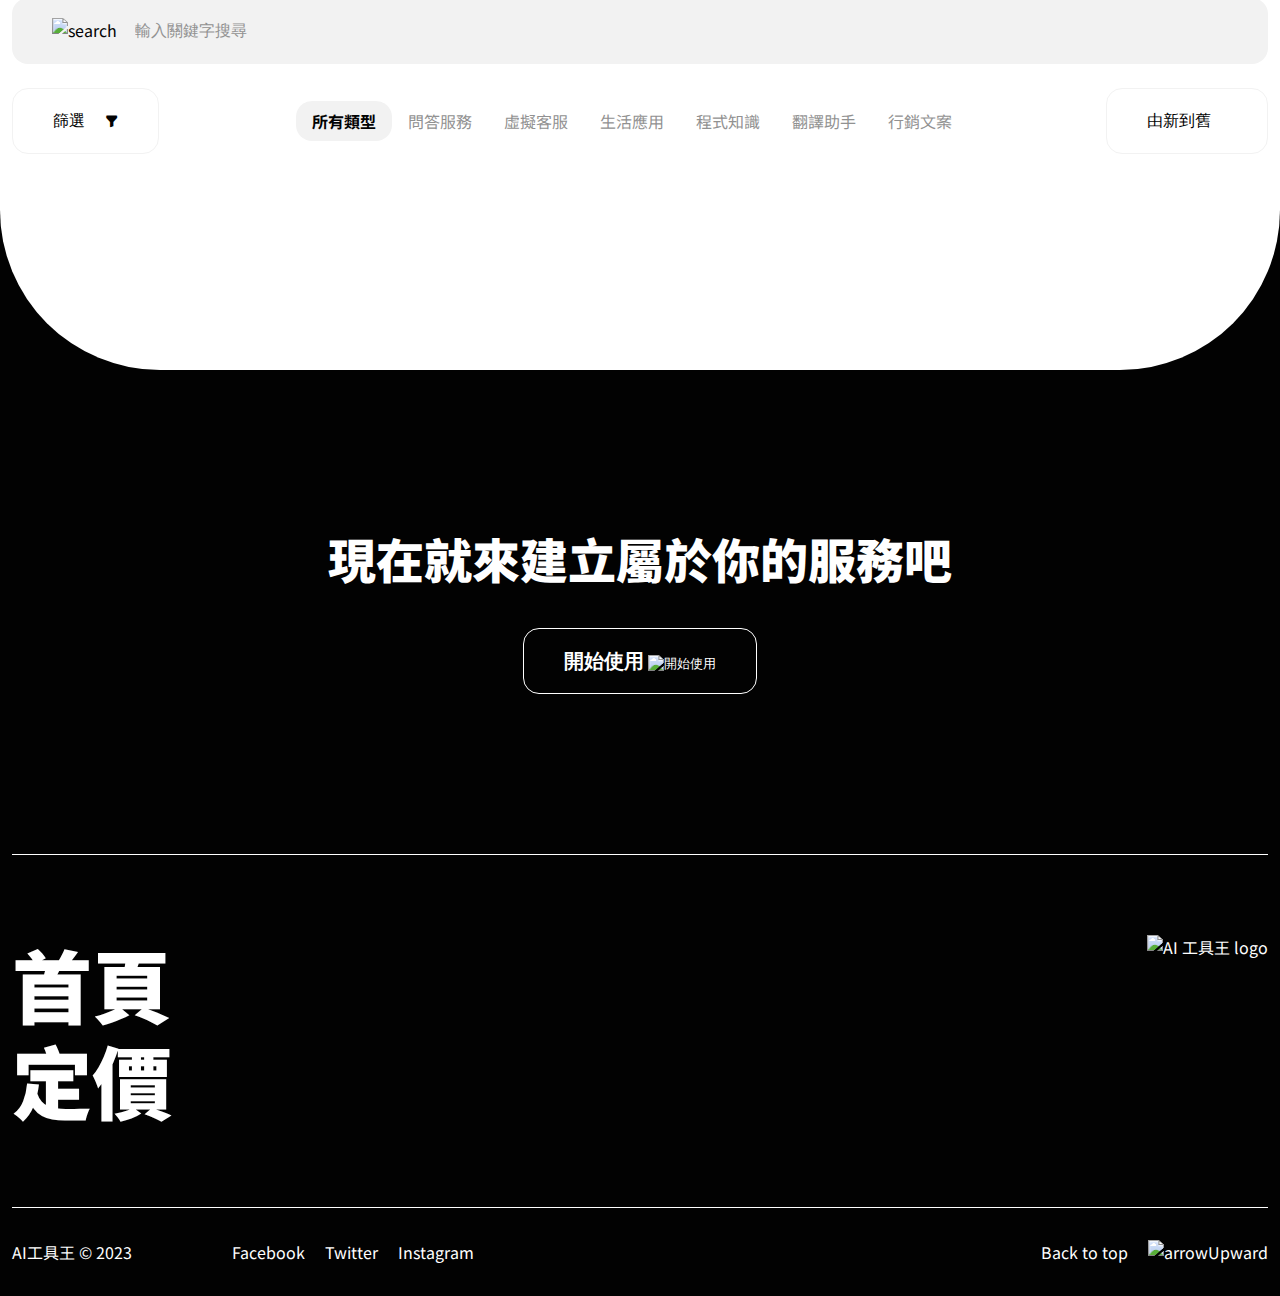
==== commit 710777bc: "修正反饋問題" ====
--- a/index.html
+++ b/index.html
@@ -57,15 +57,29 @@
             </ul>
           </nav>
         </div>
-        <!-- 手機版導覽列 -->
-        <ul
-          data-id="navbar-collapse"
-          class="fw-bold d-none mt-md-12 navbar-collapse"
-        >
-          <li><a href="#">首頁</a></li>
-          <li class="mt-md-12"><a href="./pricing.html">定價</a></li>
-        </ul>
       </header>
+    </div>
+    <!-- 手機版導覽列 -->
+    <div data-id="navbar-collapse" class="fw-bold mt-md-12 d-none">
+      <div class="mb-auto mt-auto">
+        <div><a href="#" class="display-3">首頁</a></div>
+        <div class="mt-md-12">
+          <a href="./pricing.html" class="display-3">定價</a>
+        </div>
+      </div>
+      <!-- 頁尾 -->
+      <div class="border-top">
+        <div class="footerLink">
+          <ul class="d-flex flex-wrap">
+            <li><a href="#" class="me-100 me-md-auto">AI工具王 © 2023</a></li>
+            <li class="d-flex me-auto linkGroup">
+              <a href="#" class="me-20">Facebook</a>
+              <a href="#" class="me-20">Twitter</a>
+              <a href="#">Instagram</a>
+            </li>
+          </ul>
+        </div>
+      </div>
     </div>
 
     <main>
@@ -110,7 +124,7 @@
         <section class="service">
           <div class="row mb-80 mb-md-48">
             <div class="col-4 col-md-12">
-              <h2 class="h3 h5-md">我們的服務</h2>
+              <h3 class="h3 h5-md">我們的服務</h3>
             </div>
             <div class="col-8 col-md-12 mt-md-24">
               <p class="h1 h2-md">
@@ -127,7 +141,7 @@
                   alt="快速"
                   class="mb-20"
                 />
-                <h3 class="h3 mb-20">快速</h3>
+                <h4 class="h3 mb-20">快速</h4>
                 <p>
                   我們先進的推理基礎設施提供了極短的響應時間，讓你的產品服務不間斷。
                 </p>
@@ -140,7 +154,7 @@
                   alt="靈活"
                   class="mb-20"
                 />
-                <h3 class="h3 mb-20">靈活</h3>
+                <h4 class="h3 mb-20">靈活</h4>
                 <p>
                   我們的服務可以根據您的需求進行靈活調整，同時還可以滿足不同項目和預算的需求。
                 </p>
@@ -153,7 +167,7 @@
                   alt="擴充"
                   class="mb-20"
                 />
-                <h3 class="h3 mb-20">擴充</h3>
+                <h4 class="h3 mb-20">擴充</h4>
                 <p>
                   我們的服務支持多種擴充選項，可以滿足您的不斷增長的 AI 需求。
                 </p>
@@ -166,7 +180,7 @@
         <section class="partner">
           <h2 class="h3 h5-md mb-80 mb-md-24">來自合作夥伴</h2>
           <ul class="l-partnerList mb-20 mb-md-12">
-            <div class="shadow"></div>
+            <li class="shadow"></li>
             <li>
               <img
                 src="https://github.com/hexschool/2022-web-layout-training/blob/main/2023web-camp/enterprise.png?raw=true"
@@ -425,7 +439,7 @@
                 class="me-16 object-fit-contain"
               />
               <input
-                type="text"
+                type="search"
                 class="fs-s line-height-normal"
                 placeholder="輸入關鍵字搜尋"
                 data-type="search"
@@ -433,63 +447,72 @@
             </form>
             <div
               class="d-flex justify-content-between align-items-center mb-16 mb-md-36 flex-nowrap flex-md-wrap"
-            > 
-            <div class="dropdown">
-              <button data-id="filter-btn" class="aiToolBtn rounded" type="button">
-                <span class="me-16 fs-s line-height-normal">篩選</span>
-                <i class="bi bi-funnel-fill"></i>
-              </button>
-
-              <div data-id="filter-dropdown-menu" class="filter-dropdown dropdown-menu d-none">
-                <h3>AI 模型</h3>
-                <ul>
-                  <li class="mb-8">
-                    <a href="#" >所有模型</a>
-                  </li>
-                  <li>
-                    <a href="#">卡卡</a>
-                  </li>
-                  <li>
-                    <a href="#">杰杰</a>
-                  </li>
-                  <li>
-                    <a href="#">琪琪</a>
-                  </li>
-                  <li>
-                    <a href="#">昊昊</a>
-                  </li>
-                </ul>
-                <div class="filter-border"></div>
-                <h3>類型</h3>
-                <ul>
-                  <li class="mb-8">
-                    <a href="#" data-btn="filter-btn">所有類型</a>
-                  </li>
-                  <li>
-                    <a href="#" data-btn="filter-btn">問答服務</a>
-                  </li>
-                  <li>
-                    <a href="#" data-btn="filter-btn">虛擬客服</a>
-                  </li>
-                  <li>
-                    <a href="#" data-btn="filter-btn">生活應用</a>
-                  </li>
-                  <li>
-                    <a href="#" data-btn="filter-btn">程式知識</a>
-                  </li>
-                  <li>
-                    <a href="#" data-btn="filter-btn">翻譯助手</a>
-                  </li>
-                  <li>
-                    <a href="#" data-btn="filter-btn">行銷文案</a>
-                  </li>
-                </ul>
+            >
+              <div class="dropdown">
+                <button
+                  data-id="filter-btn"
+                  class="aiToolBtn rounded"
+                  type="button"
+                >
+                  <span class="me-16 fs-s line-height-normal">篩選</span>
+                  <i class="bi bi-funnel-fill"></i>
+                </button>
+
+                <div
+                  data-id="filter-dropdown-menu"
+                  class="filter-dropdown dropdown-menu d-none"
+                >
+                  <h3>AI 模型</h3>
+                  <ul>
+                    <li class="mb-8">
+                      <a href="#">所有模型</a>
+                    </li>
+                    <li>
+                      <a href="#">卡卡</a>
+                    </li>
+                    <li>
+                      <a href="#">杰杰</a>
+                    </li>
+                    <li>
+                      <a href="#">琪琪</a>
+                    </li>
+                    <li>
+                      <a href="#">昊昊</a>
+                    </li>
+                  </ul>
+                  <div class="filter-border"></div>
+                  <h3>類型</h3>
+                  <ul data-btn="filter-btn">
+                    <li class="mb-8">
+                      <a href="#" >所有類型</a>
+                    </li>
+                    <li>
+                      <a href="#" >問答服務</a>
+                    </li>
+                    <li>
+                      <a href="#" >虛擬客服</a>
+                    </li>
+                    <li>
+                      <a href="#" >生活應用</a>
+                    </li>
+                    <li>
+                      <a href="#" >程式知識</a>
+                    </li>
+                    <li>
+                      <a href="#" >翻譯助手</a>
+                    </li>
+                    <li>
+                      <a href="#" >行銷文案</a>
+                    </li>
+                  </ul>
+                </div>
               </div>
-              
-
-            </div>
               <ul class="aiToolTag">
-                <li><a href="#" class="active" data-btn="filterTag-btn">所有類型</a></li>
+                <li>
+                  <a href="#" class="active" data-btn="filterTag-btn"
+                    >所有類型</a
+                  >
+                </li>
                 <li><a href="#" data-btn="filterTag-btn">問答服務</a></li>
                 <li><a href="#" data-btn="filterTag-btn">虛擬客服</a></li>
                 <li><a href="#" data-btn="filterTag-btn">生活應用</a></li>
@@ -498,14 +521,20 @@
                 <li><a href="#" data-btn="filterTag-btn">行銷文案</a></li>
               </ul>
               <div class="dropdown">
-                <button data-id="dropdown-btn" class="aiToolBtn d-flex rounded" type="button">
-                  <span class="me-16 fs-s line-height-normal dropdown-btnText">由新到舊</span>
+                <button
+                  data-id="dropdown-btn"
+                  class="aiToolBtn d-flex rounded"
+                  type="button"
+                >
+                  <span class="me-16 fs-s line-height-normal dropdown-btnText"
+                    >由新到舊</span
+                  >
                   <img
                     src="https://github.com/hexschool/2022-web-layout-training/blob/main/2023web-camp/icons/keyboard%20arrow%20down.png?raw=true"
                     alt=""
                   />
                 </button>
-                <ul data-id="dropdown-menu"  class="dropdown-menu d-none">
+                <ul data-id="dropdown-menu" class="dropdown-menu d-none">
                   <li class="mb-8">
                     <a href="#" class="new-to-old">由新到舊</a>
                   </li>
@@ -513,8 +542,7 @@
                     <a href="#" class="old-to-new">由舊到新</a>
                   </li>
                 </ul>
-              </div> 
-              
+              </div>
             </div>
             <div
               class="mb-40 mb-md-32 d-flex justify-content-between flex-wrap"
@@ -707,8 +735,8 @@
             <ul
               class="pagination d-flex justify-content-end justify-content-md-center"
               data-id="pagination"
-             >
-            <!-- <li><a href="#"><i class="bi bi-chevron-left"></i></a></li>
+            >
+              <!-- <li><a href="#"><i class="bi bi-chevron-left"></i></a></li>
               <li><a href="#" class="active rounded">1</a></li>
               <li><a href="#">2</a></li>
               <li><a href="#">3</a></li>
@@ -730,9 +758,9 @@
       <!-- 頁尾-開始使用 -->
       <div class="container">
         <section
-          class="footer-startBtn d-flex justify-content-center flex-column align-items-center"
+          class="footer-startBtn text-align-center"
         >
-          <h2 class="h1 h2-md text-align-center">現在就來建立屬於你的服務吧</h2>
+          <h2 class="h1 h2-md">現在就來建立屬於你的服務吧</h2>
           <button type="button" class="btn mt-40 mt-md-32">
             <span class="h6 text-align-center">開始使用</span>
             <img
@@ -750,7 +778,7 @@
         <div
           class="d-flex justify-content-between footerTitle flex-md-column-reverse"
         >
-          <ul class="display-3 h1-md d-flex flex-column">
+          <ul class="display-3 h1-md">
             <li><a href="#">首頁</a></li>
             <li><a href="./pricing.html">定價</a></li>
           </ul>
@@ -795,8 +823,12 @@
     ></script>
 
     <!-- axios -->
-    <script src="https://cdnjs.cloudflare.com/ajax/libs/axios/1.4.0/axios.js" integrity="sha512-RjvSEaeDqPCfUVQ9kna2/2OqHz/7F04IOl1/66LmQjB/lOeAzwq7LrbTzDbz5cJzlPNJ5qteNtHR56XaJSTNWw==" crossorigin="anonymous" referrerpolicy="no-referrer"></script>
-
+    <script
+      src="https://cdnjs.cloudflare.com/ajax/libs/axios/1.4.0/axios.js"
+      integrity="sha512-RjvSEaeDqPCfUVQ9kna2/2OqHz/7F04IOl1/66LmQjB/lOeAzwq7LrbTzDbz5cJzlPNJ5qteNtHR56XaJSTNWw=="
+      crossorigin="anonymous"
+      referrerpolicy="no-referrer"
+    ></script>
 
     <script src="./js/swiper.js"></script>
     <script src="./js/apiData.js"></script>
--- a/css/all.css
+++ b/css/all.css
@@ -53,9 +53,15 @@
   border-spacing: 0;
 }
 
-*, *::before, *::after {
+*,
+*::before,
+*::after {
   -webkit-box-sizing: border-box;
           box-sizing: border-box;
+}
+
+html {
+  scroll-behavior: smooth;
 }
 
 img {
@@ -86,13 +92,12 @@
 }
 
 .header {
-  height: 80px;
+  position: relative;
   padding: 20px 0;
 }
 
 @media (max-width: 768px) {
   .header {
-    height: auto;
     padding: 28px 0;
   }
 }
@@ -165,6 +170,7 @@
       -ms-flex-direction: column;
           flex-direction: column;
   padding: 40px;
+  height: auto;
   background-color: rgba(255, 255, 255, 0.08);
 }
 .l-partnerCard .star {
@@ -193,11 +199,11 @@
 .l-tool {
   background-color: #ffffff;
   border-radius: 160px;
-  color: black;
+  color: #020202;
   padding: 160px 0;
 }
 .l-tool a {
-  color: black;
+  color: #020202;
 }
 @media (max-width: 768px) {
   .l-tool {
@@ -284,6 +290,9 @@
 .l-pricing-card .pricing-card-content, .l-pricing-card .pricing-card-price {
   padding: 20px 32px;
 }
+.l-pricing-card:hover {
+  border: 1px solid #ffffff;
+}
 .l-pricing-card .pricing-card-content {
   -webkit-box-flex: 1;
       -ms-flex-positive: 1;
@@ -340,6 +349,7 @@
   display: -webkit-box;
   display: -ms-flexbox;
   display: flex;
+  width: 100%;
   -ms-flex-wrap: wrap;
       flex-wrap: wrap;
   margin: 0px -12px;
@@ -1465,6 +1475,9 @@
 .border-bottom {
   border-bottom: 1px solid #ffffff;
 }
+.border-top {
+  border-top: 1px solid #ffffff;
+}
 .border-0 {
   border: 0;
 }
@@ -1487,6 +1500,10 @@
      object-fit: contain;
 }
 
+.overflow-y-hidden {
+  overflow-y: hidden;
+}
+
 .navbar-btn {
   margin-right: 11px;
   padding: 0;
@@ -1499,9 +1516,49 @@
 }
 
 .navbar-collapse {
-  text-align: right;
-}
-
+  position: absolute;
+  z-index: 2;
+  top: 81px;
+  text-align: center;
+  min-height: calc(100vh - 81px); /* 佔滿整個瀏覽器高度扣掉 navbar 高度 */
+  width: 100%;
+  background-color: #000000;
+  display: -webkit-box;
+  display: -ms-flexbox;
+  display: flex;
+  -webkit-box-orient: vertical;
+  -webkit-box-direction: normal;
+      -ms-flex-direction: column;
+          flex-direction: column;
+  -webkit-box-pack: center;
+      -ms-flex-pack: center;
+          justify-content: center;
+  -webkit-box-align: center;
+      -ms-flex-align: center;
+          align-items: center;
+  -webkit-transition: all 1s;
+  transition: all 1s;
+  -webkit-animation: fade 1s ease;
+          animation: fade 1s ease;
+}
+
+@-webkit-keyframes fade {
+  from {
+    opacity: 0;
+  }
+  to {
+    opacity: 1;
+  }
+}
+
+@keyframes fade {
+  from {
+    opacity: 0;
+  }
+  to {
+    opacity: 1;
+  }
+}
 .decoImg-list {
   margin: 100px 0 160px;
 }
@@ -1636,9 +1693,6 @@
   border: 1px solid #f2f2f2;
   white-space: nowrap;
   padding: 20px 40px;
-  -webkit-box-flex: 0;
-      -ms-flex: 0 0 auto;
-          flex: 0 0 auto;
   color: #020202;
 }
 .aiToolBtn:hover {
@@ -1665,8 +1719,7 @@
 }
 @media (max-width: 768px) {
   .aiToolTag {
-    margin: 0 auto;
-    margin-top: 16px;
+    margin: 16px auto 0px;
     -webkit-box-ordinal-group: 4;
         -ms-flex-order: 3;
             order: 3;
@@ -1690,7 +1743,7 @@
   z-index: 2;
 }
 .dropdown-menu h3 {
-  font-style: 12px;
+  font-size: 12px;
   font-weight: 700;
   color: #919191;
   padding: 0 40px;
@@ -1703,7 +1756,7 @@
 }
 
 .dropdown-menu a:hover {
-  background-color: #F2F2F2;
+  background-color: #f2f2f2;
 }
 
 .filter-dropdown {
@@ -1712,7 +1765,7 @@
 }
 
 .filter-border {
-  border-bottom: 1px solid #F2F2F2;
+  border-bottom: 1px solid #f2f2f2;
   margin: 8px auto;
   width: 80%;
 }
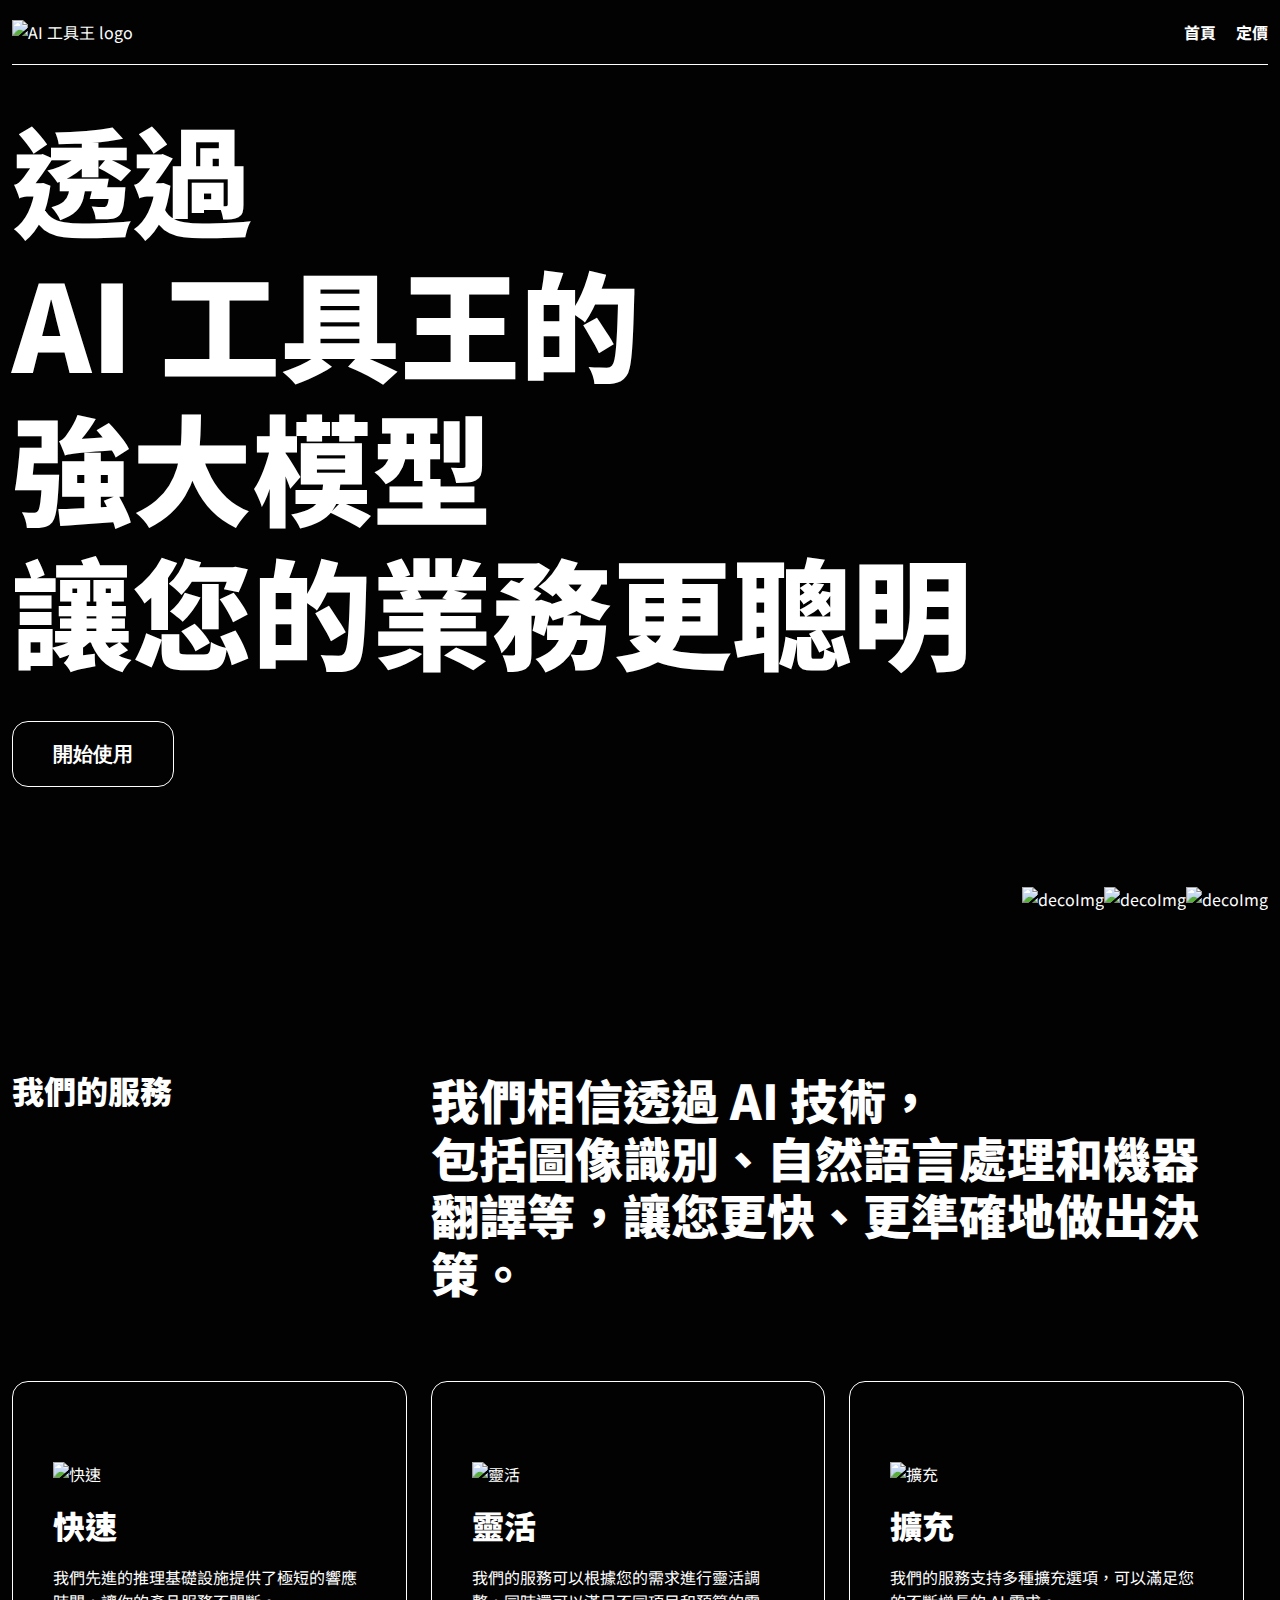
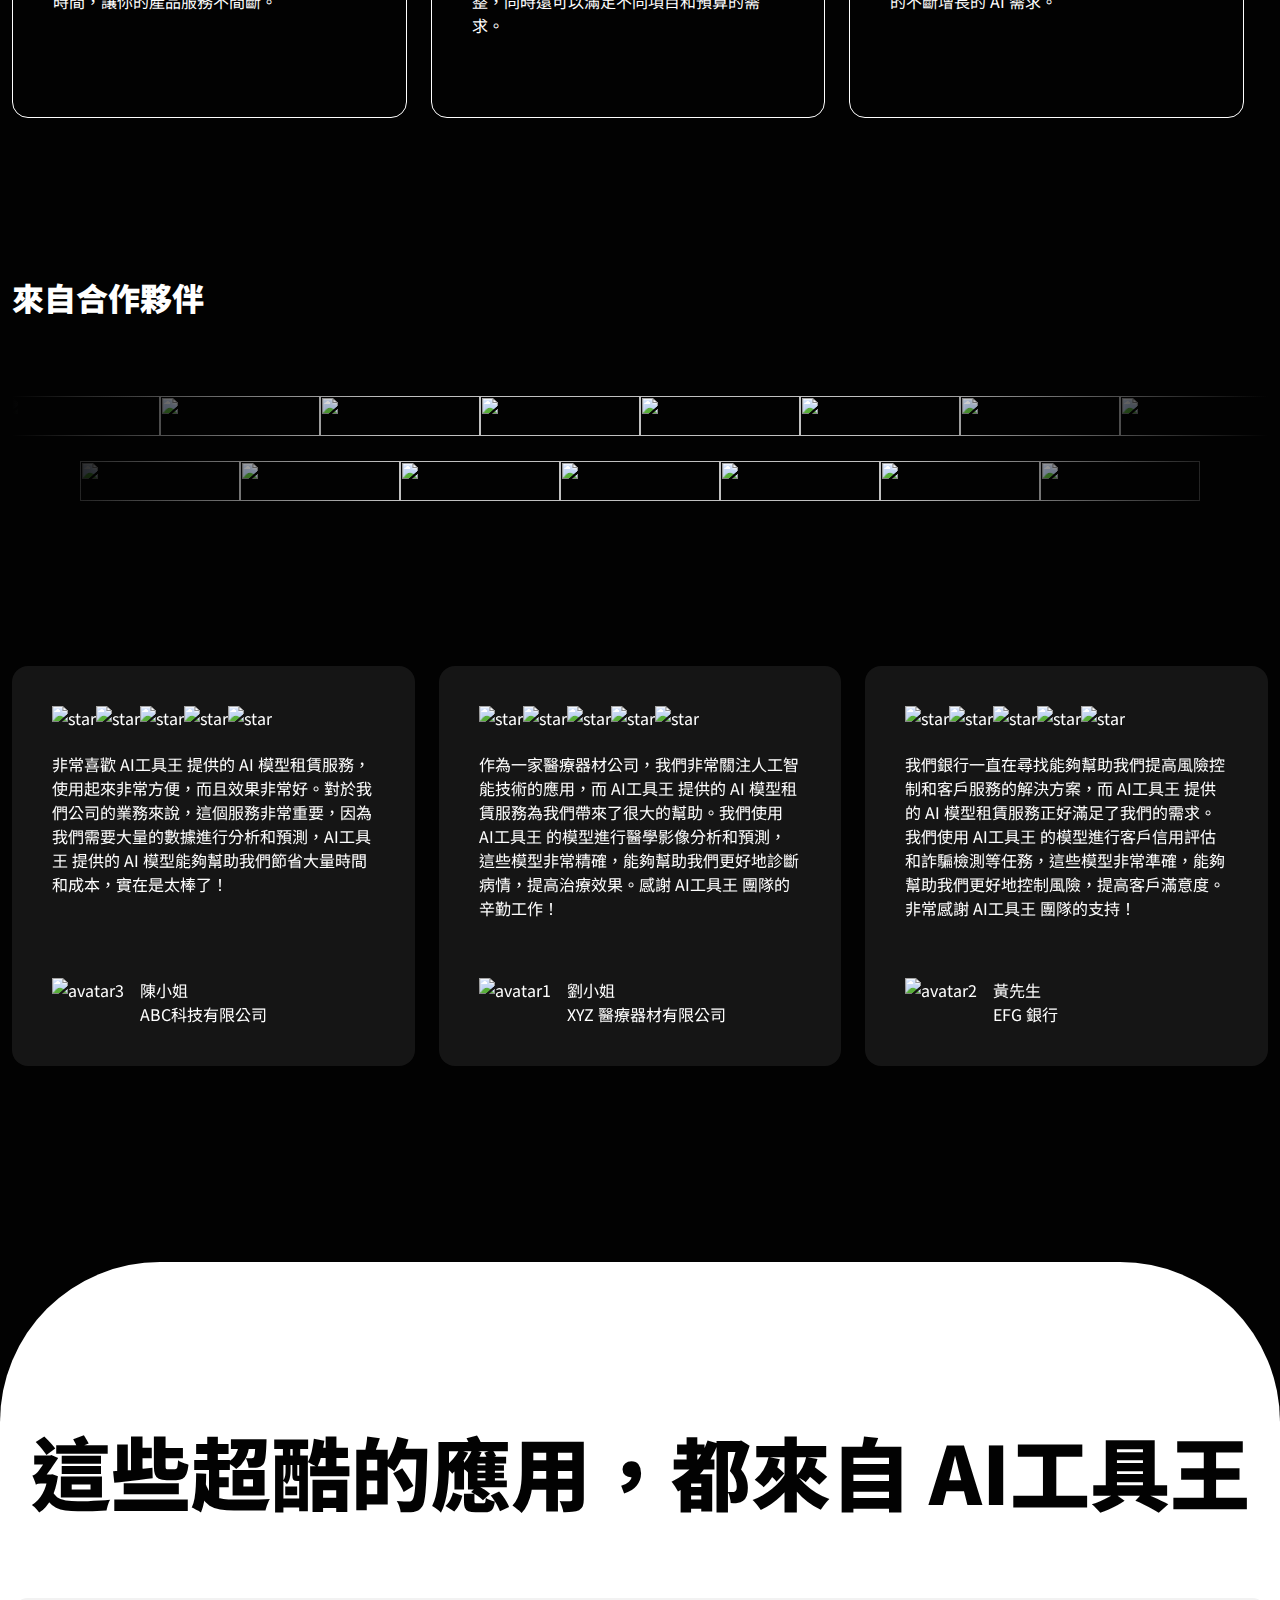
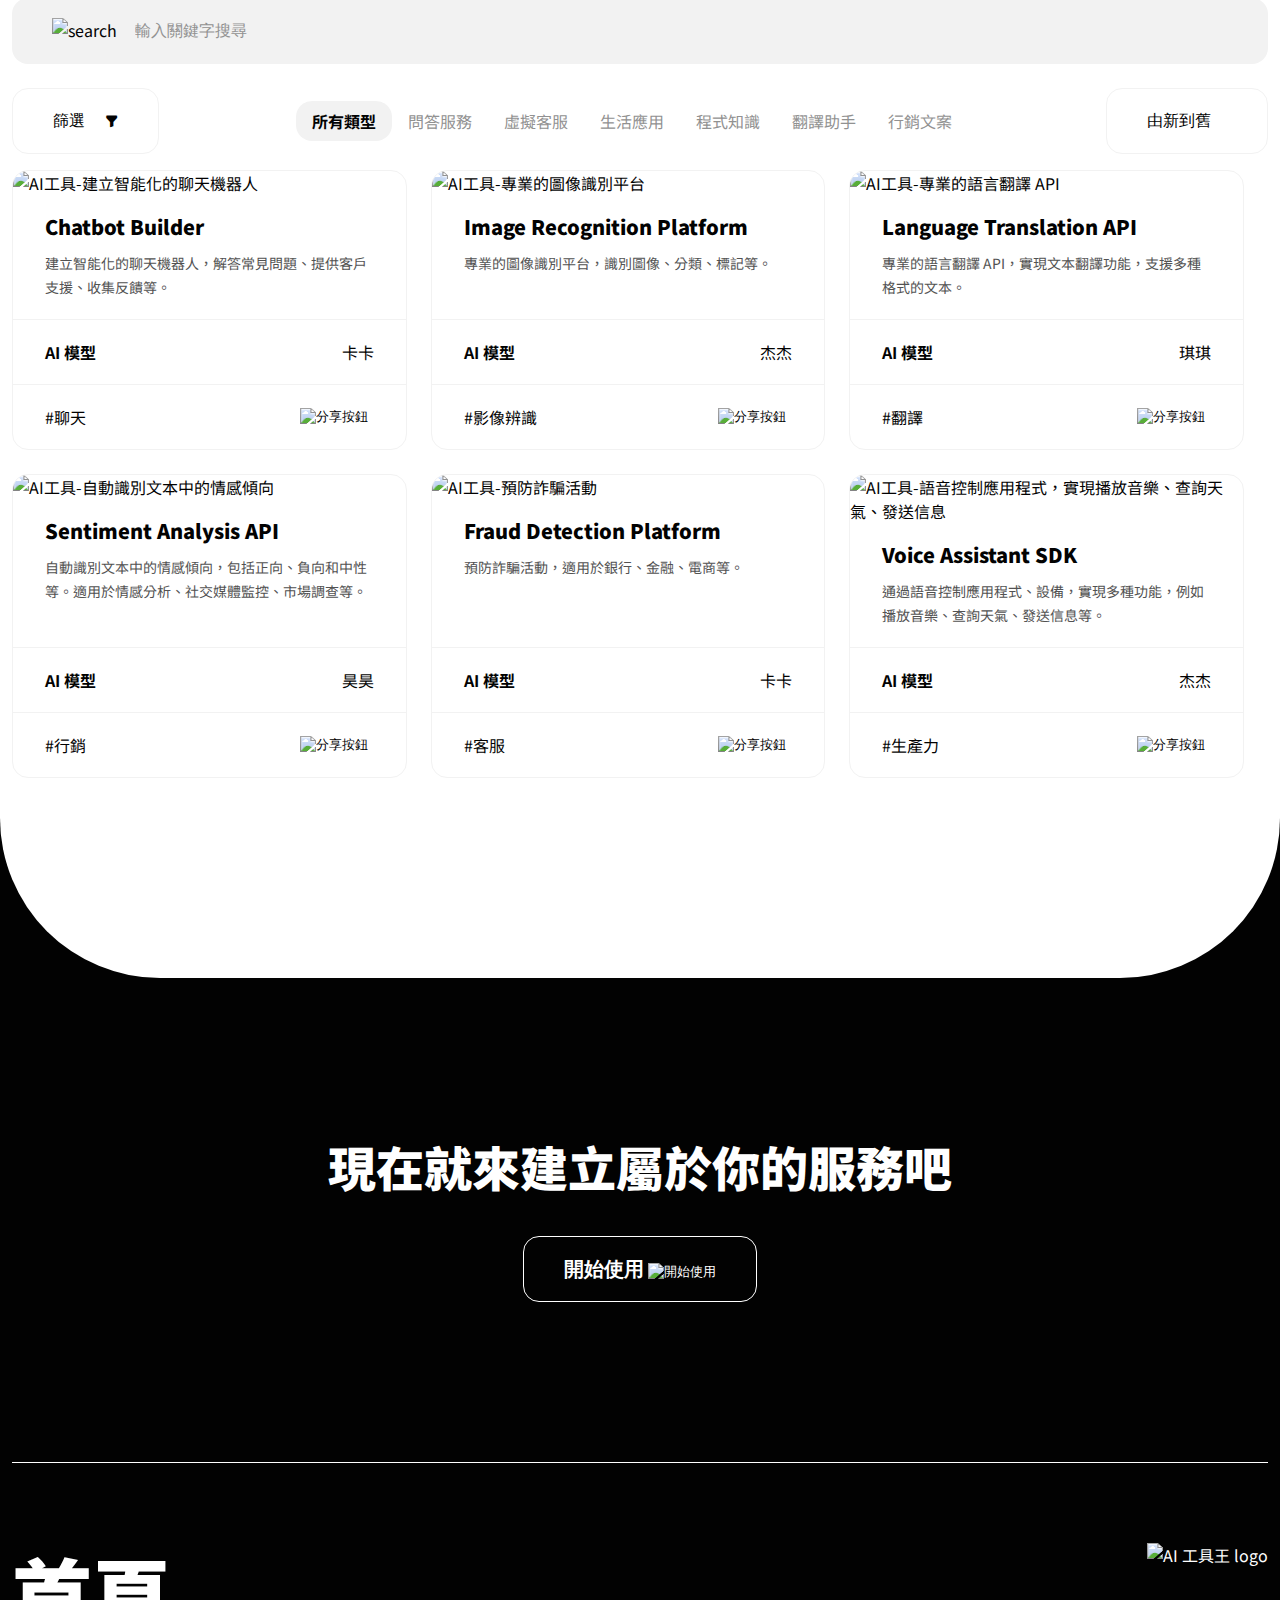
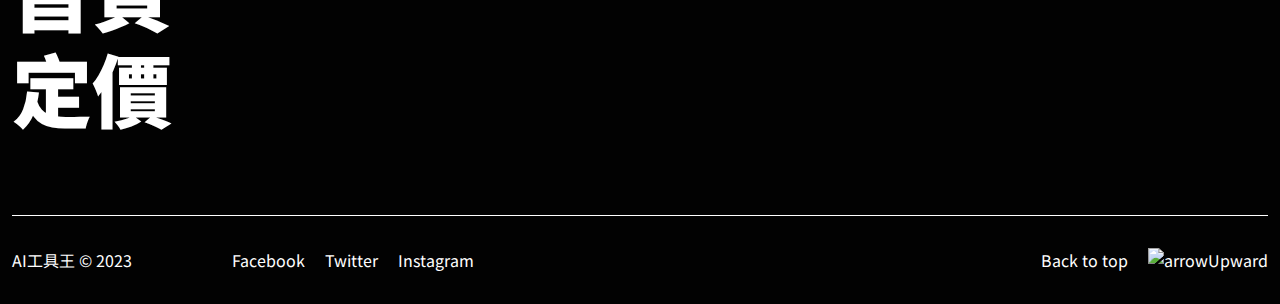
==== commit f6f2cc2f: "update: 增加預設 AI 工具" ====
--- a/index.html
+++ b/index.html
@@ -484,25 +484,25 @@
                   <h3>類型</h3>
                   <ul data-btn="filter-btn">
                     <li class="mb-8">
-                      <a href="#" >所有類型</a>
-                    </li>
-                    <li>
-                      <a href="#" >問答服務</a>
-                    </li>
-                    <li>
-                      <a href="#" >虛擬客服</a>
-                    </li>
-                    <li>
-                      <a href="#" >生活應用</a>
-                    </li>
-                    <li>
-                      <a href="#" >程式知識</a>
-                    </li>
-                    <li>
-                      <a href="#" >翻譯助手</a>
-                    </li>
-                    <li>
-                      <a href="#" >行銷文案</a>
+                      <a href="#">所有類型</a>
+                    </li>
+                    <li>
+                      <a href="#">問答服務</a>
+                    </li>
+                    <li>
+                      <a href="#">虛擬客服</a>
+                    </li>
+                    <li>
+                      <a href="#">生活應用</a>
+                    </li>
+                    <li>
+                      <a href="#">程式知識</a>
+                    </li>
+                    <li>
+                      <a href="#">翻譯助手</a>
+                    </li>
+                    <li>
+                      <a href="#">行銷文案</a>
                     </li>
                   </ul>
                 </div>
@@ -548,7 +548,7 @@
               class="mb-40 mb-md-32 d-flex justify-content-between flex-wrap"
             >
               <ul class="row" data-id="aiToolCard-List">
-                <!-- <li class="col-4 col-lg-6 col-md-12 mt-md-12">
+                <li class="col-4 col-lg-6 col-md-12 mt-md-12">
                   <div class="l-aiToolCard rounded">
                     <div class="overflow-hidden">
                       <img
@@ -729,7 +729,7 @@
                       </button>
                     </div>
                   </div>
-                </li> -->
+                </li>
               </ul>
             </div>
             <ul
@@ -757,9 +757,7 @@
 
       <!-- 頁尾-開始使用 -->
       <div class="container">
-        <section
-          class="footer-startBtn text-align-center"
-        >
+        <section class="footer-startBtn text-align-center">
           <h2 class="h1 h2-md">現在就來建立屬於你的服務吧</h2>
           <button type="button" class="btn mt-40 mt-md-32">
             <span class="h6 text-align-center">開始使用</span>
